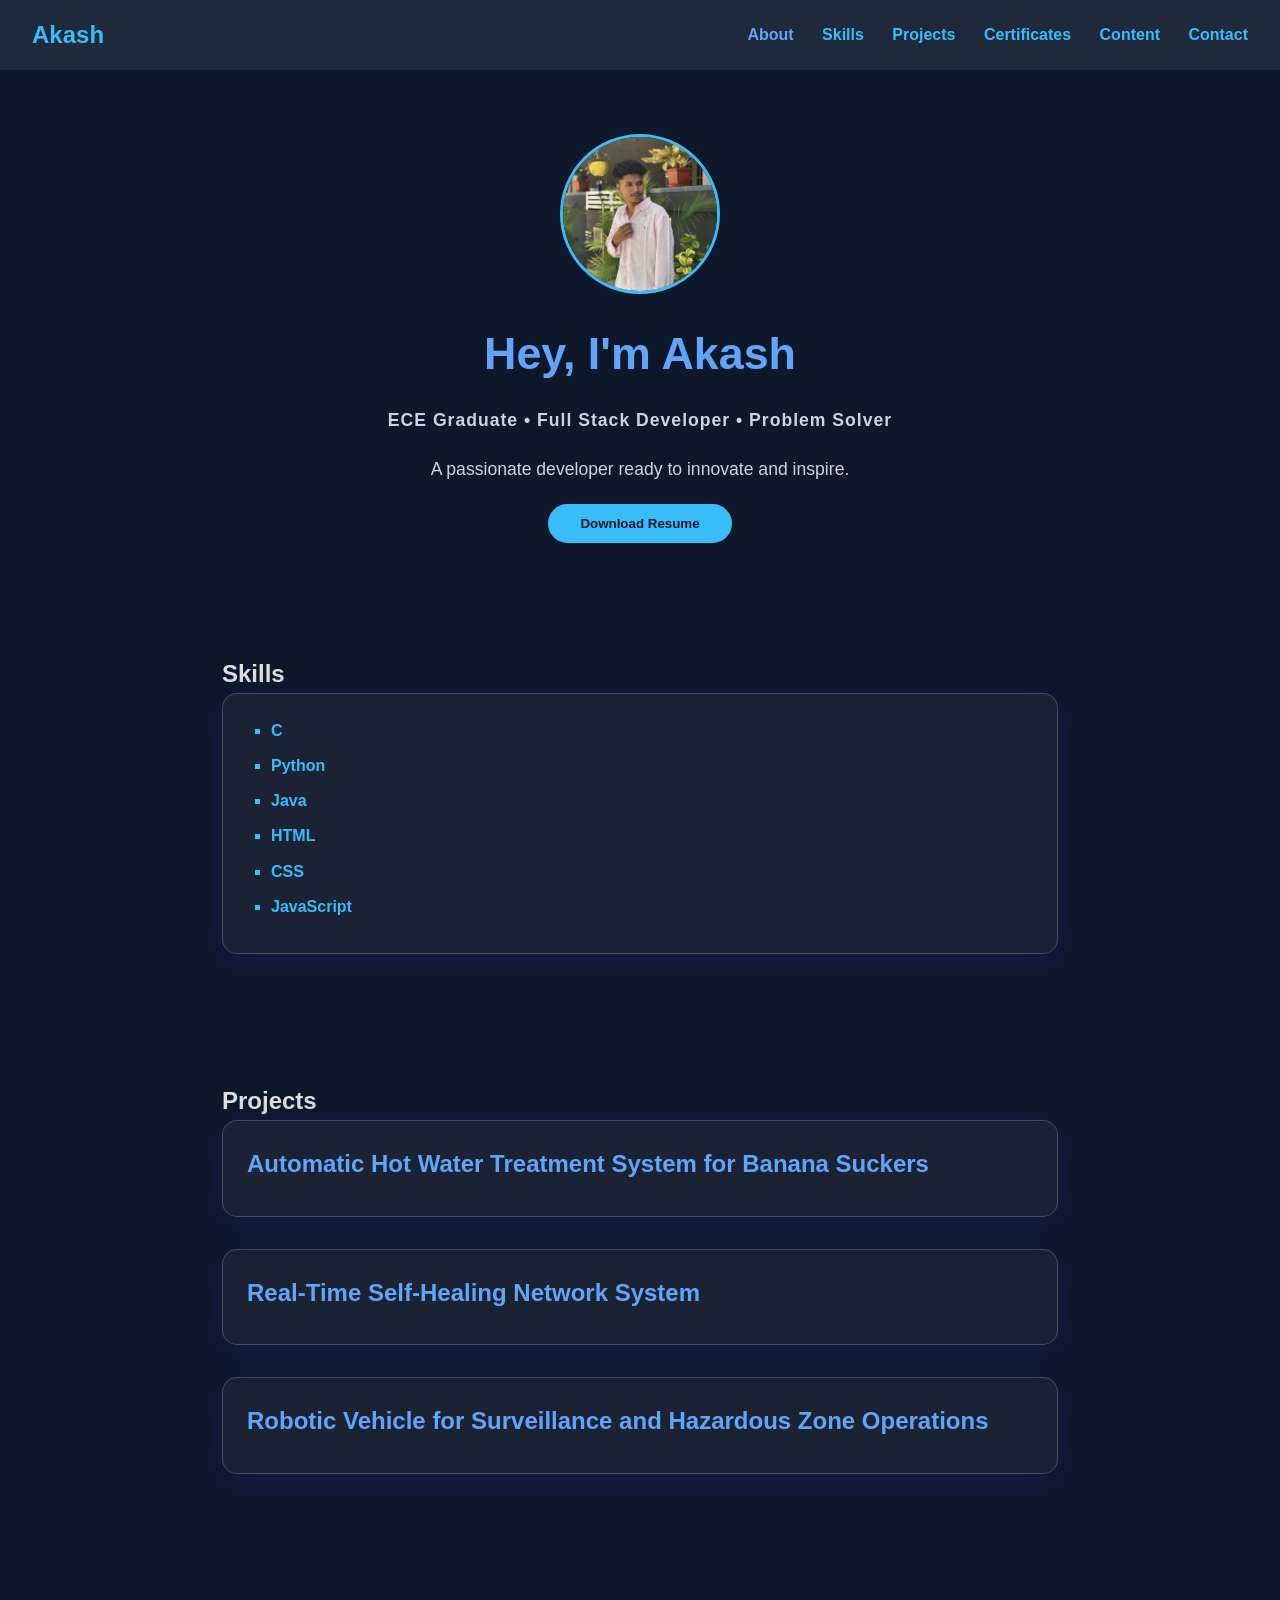
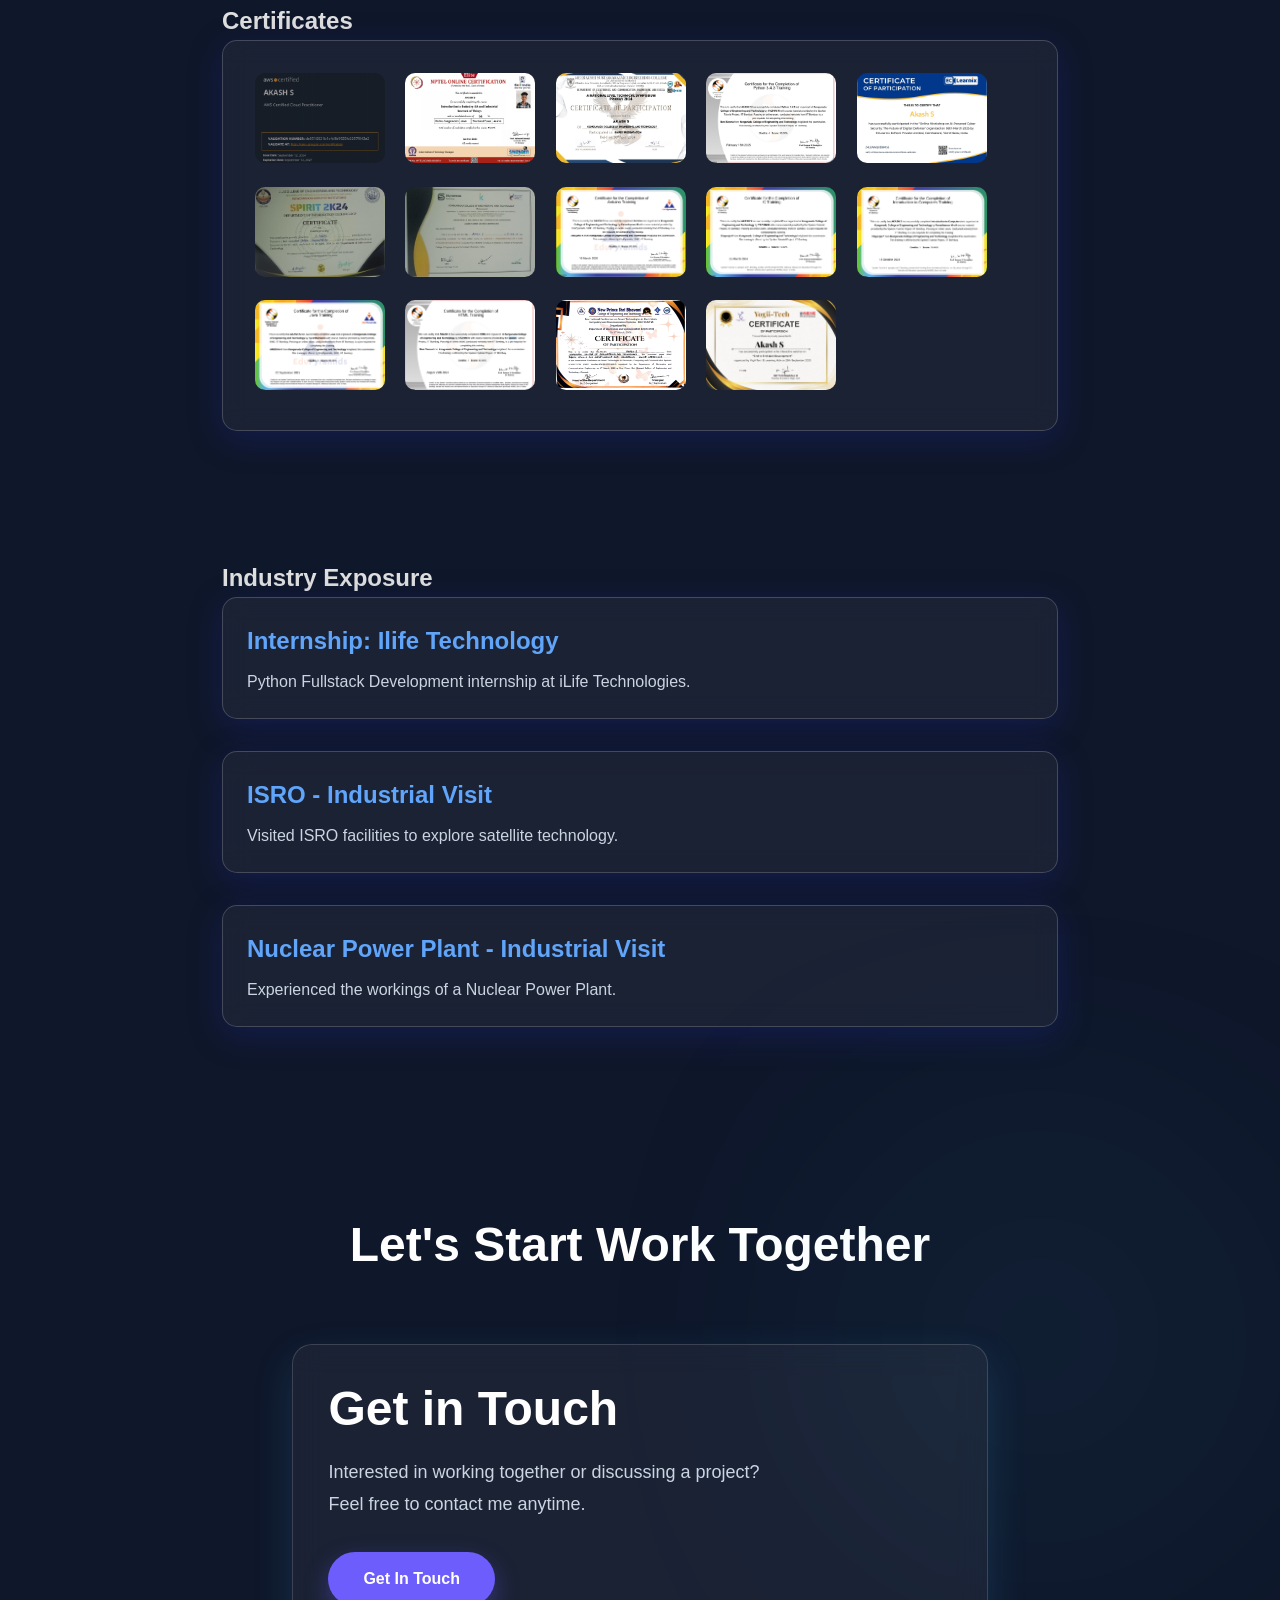
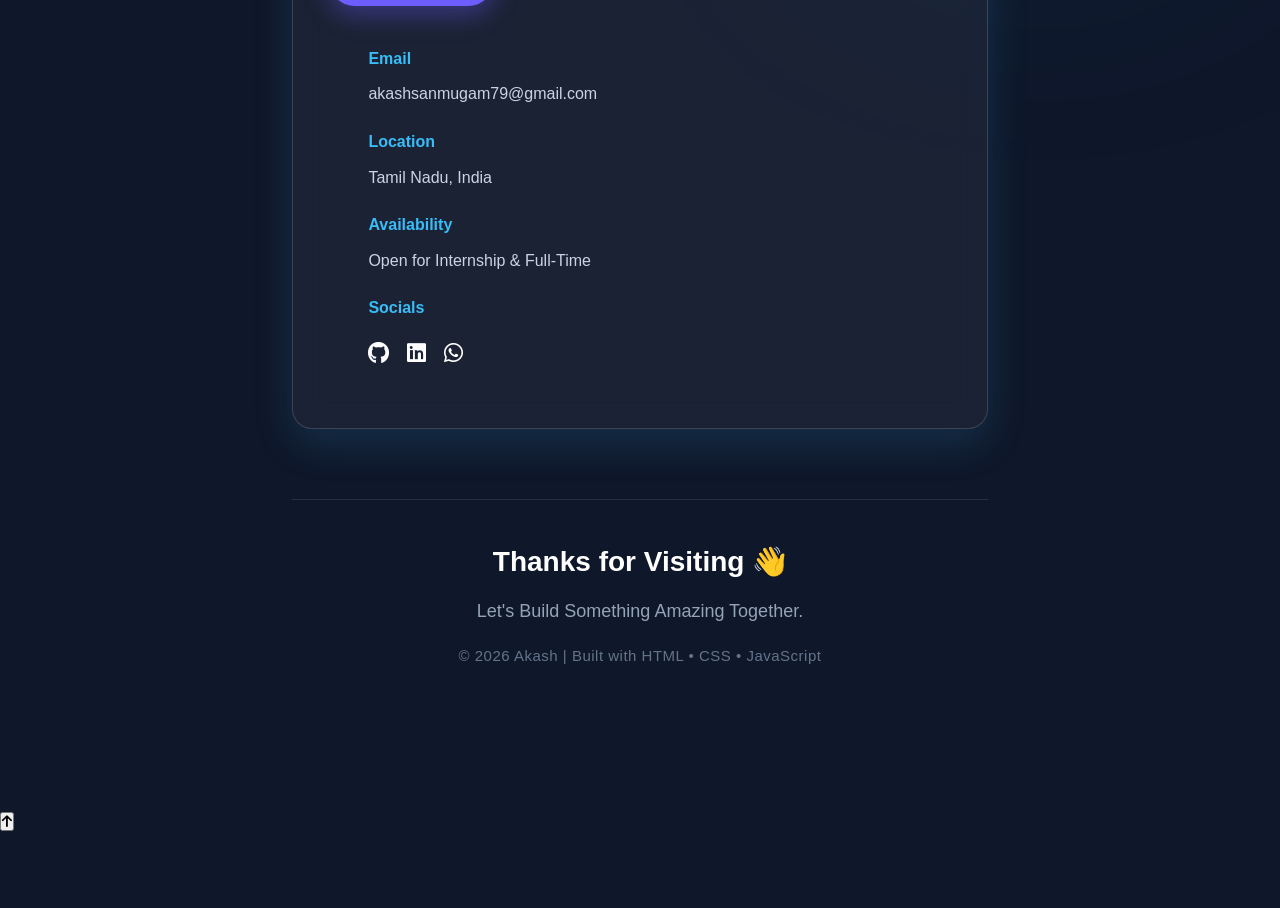
==== index.html @ 07bb4af4 "Update index.html" ====
<!DOCTYPE html>
<html lang="en">
<head>
  <meta charset="UTF-8" />
  <meta name="viewport" content="width=device-width, initial-scale=1" />
  <title>Akash's Portfolio</title>

  <!-- FontAwesome -->
  <link
    rel="stylesheet"
    href="https://cdnjs.cloudflare.com/ajax/libs/font-awesome/6.4.0/css/all.min.css"
  />
  <link href="https://unpkg.com/aos@2.3.1/dist/aos.css" rel="stylesheet" />

  <!-- Link to your CSS -->
  <link rel="stylesheet" href="style.css" />
</head>
<body>
  <!-- Splash Screen -->
  <div class="splash">
    <h1>
        <span id="splash-text">AKASH</span><span class="cursor">|</span>
    </h1>
</div>

  <header>
    <h2>Akash</h2>
    <nav>
      <a href="#about">About</a>
      <a href="#skills">Skills</a>
      <a href="#projects">Projects</a>
      <a href="#certificates">Certificates</a>
      <a href="#content">Content</a>
      <a href="#contact">Contact</a>
    </nav>
  </header>

  <section id="about" class="hero" data-aos="fade-up">
      <img
        src="assets/profile.jpg"
        alt="Akash"
      />
    <h1>Hey, I'm Akash</h1>

        <p class="hero-role">
          ECE Graduate • Full Stack Developer • Problem Solver
        </p>
        <p>
          A passionate developer ready to innovate and inspire.
        </p>

    <button class="resume-btn" onclick="window.open('assets/portfolio_cv.pdf')">
      Download Resume
    </button>
  </section>

  <section id="skills" data-aos="fade-up">
    <h2>Skills</h2>
    <div class="glass-card">
      <ul class="skill-list">
        <li class="skill-item" style="opacity: 1;">C</li>
        <li class="skill-item" style="opacity: 1;">Python</li>
        <li class="skill-item" style="opacity: 1;">Java</li>
        <li class="skill-item" style="opacity: 1;">HTML</li>
        <li class="skill-item" style="opacity: 1;">CSS</li>
        <li class="skill-item" style="opacity: 1;">JavaScript</li>
      </ul>
    </div>
  </section>

  <section id="projects" data-aos="fade-up">
    <h2>Projects</h2>
    <div
      class="glass-card project"
      onclick="showPopup('Hot Water Treatment System', 'Created a temperature-controlled water heating system that maintains water at 52°C for 30 minutes using a relay-controlled heater and a temperature sensor. The system alerts with a buzzer and shuts off the heater automatically after the set time.', 'assets/project1.jpeg')"
    >
      <h3>Automatic Hot Water Treatment System for Banana Suckers</h3>
    </div>
    <div
      class="glass-card project"
      onclick="showPopup('Real-Time Self-Healing Network', 'Developed a smart network system that uses XGBoost to detect and resolve problems before they cause downtime. It boosts security and ensures stable performance for vital services like healthcare and cloud platforms.', 'assets/project2.PNG')"
    >
      <h3>Real-Time Self-Healing Network System</h3>
    </div>
    <div
      class="glass-card project"
      onclick="showPopup('Robotic Vehicle', 'This project develops a smart robotic vehicle for border surveillance and hazardous areas. It enables remote monitoring using IoT, sensors and a camera to improve safety and reduce human intervention', 'assets/project3.jpg')"
    >
      <h3>Robotic Vehicle for Surveillance and Hazardous Zone Operations </h3>
    </div>
  </section>

  <section id="certificates" data-aos="fade-up">
    <h2>Certificates</h2>
    <div class="glass-card certificates">
      <img
        src="certificates/aws.jpeg"
        alt="Certificate 1"
        data-title="AWS Certificate"
        onclick="showCertificatePopup(this)"
      />
      <img
        src="certificates/nptel.jpeg"
        alt="Certificate 2"
        data-title="NPTEL Certificate"
        onclick="showCertificatePopup(this)"
      />
      <img
        src="certificates/presentation1.jpeg"
        alt="Certificate 3"
        data-title="Presentation Certificate"
        onclick="showCertificatePopup(this)"
      />
      <img
        src="certificates/python.jpeg"
        alt="Certificate 4"
        data-title="Python Certificate"
        onclick="showCertificatePopup(this)"
      />
      <img
        src="certificates/workshop1.jpeg"
        alt="Certificate 5"
        data-title="Workshop Certificate"
        onclick="showCertificatePopup(this)"
      />
      <img
        src="certificates/presentation2.jpeg"
        alt="Certificate 6"
        data-title="Presentation Certificate"
        onclick="showCertificatePopup(this)"
      />
      <img
        src="certificates/valuaddedcourse.jpeg"
        alt="Certificate 7"
        data-title="ValueAddedCourse Certificate"
        onclick="showCertificatePopup(this)"
      />
      <img
        src="certificates/aurdino.png"
        alt="Certificate 8"
        data-title="Aurdino Certificate"
        onclick="showCertificatePopup(this)"
      />
      <img
        src="certificates/c.png"
        alt="Certificate 9"
        data-title="C Certificate"
        onclick="showCertificatePopup(this)"
      />
      <img
        src="certificates/computers.png"
        alt="Certificate 10"
        data-title="Introduction to computers Certificate"
        onclick="showCertificatePopup(this)"
      />
      <img
        src="certificates/java.png"
        alt="Certificate 11"
        data-title="Java Certificate"
        onclick="showCertificatePopup(this)"
      />
      <img
        src="certificates/html.png"
        alt="Certificate 12"
        data-title="HTML Certificate"
        onclick="showCertificatePopup(this)"
      />
      <img
        src="certificates/conference.png"
        alt="Certificate 13"
        data-title="Conference Certificate"
        onclick="showCertificatePopup(this)"
      />
      <img
        src="certificates/workshop2.png"
        alt="Certificate 14"
        data-title="End to End Web development Certificate"
        onclick="showCertificatePopup(this)"
      />
    </div>
  </section>

  <section id="content" data-aos="fade-up">
    <h2>Industry Exposure</h2>
    <div
      class="glass-card project"
      onclick="showPopup('Internship: Ilife Tech', 'Completed a 15-day Python Fullstack Development internship at iLife Technologies, Trichy. Gained hands-on experience in web development using Python, front-end design, and backend integration. Strengthened my coding skills and understanding of real-world software development.', 'assets/internship.jpg')"
    >
      <h3>Internship: Ilife Technology</h3>
      <p>Python Fullstack Development internship at iLife Technologies.</p>
    </div>
    <div
      class="glass-card project"
      onclick="showPopup('ISRO – Mahendragiri', 'During my 2nd year of Engineering, I had the opportunity to visit the ISRO Propulsion Complex, Mahendragiri. It was an exciting experience to explore India’s space technology environment and witness where rocket engines are tested. A truly inspiring visit that sparked curiosity beyond the classroom!', 'assets/iv1.jpeg')"
    >
      <h3>ISRO - Industrial Visit</h3>
      <p>Visited ISRO facilities to explore satellite technology.</p>
    </div>
    <div
      class="glass-card project"
      onclick="showPopup('Kudankulam Nuclear Power Plant', 'In my 3rd year of engineering, I visited the Kudankulam Nuclear Power Plant (KKNPP) as part of an industrial tour. It was a unique experience to see one of India’s largest nuclear energy facilities and understand the scale of power generation. A powerful insight into how technology drives energy!', 'assets/iv2.jpeg')"
    >
      <h3>Nuclear Power Plant - Industrial Visit</h3>
      <p>Experienced the workings of a Nuclear Power Plant.</p>
    </div>
  </section>

  <section id="contact" class="contact-section" data-aos="fade-up">

    <h2>Let's Start Work Together</h2>

      <div class="contact-container">

        <div class="contact-left">
            <h1>Get in Touch</h1>
                <p>Interested in working together or discussing a project?<br>
                Feel free to contact me anytime.</p>

            <a href="https://mail.google.com/mail/?view=cm&fs=1&to=akashsanmugam79@gmail.com"
            target="_blank" class="contact-btn">Get In Touch</a>
        </div>

        <div class="contact-right">
            <div class="info">
              <h4>Email</h4>
              <p>akashsanmugam79@gmail.com</p>
            </div>

          <div class="info">
            <h4>Location</h4>
            <p>Tamil Nadu, India</p>
          </div>

          <div class="info">
            <h4>Availability</h4>
            <p>Open for Internship & Full-Time</p>
          </div>

          <div class="info">
            <h4>Socials</h4>

            <div class="social-icons">

                <a href="https://github.com/Akash-9-7"><i class="fab fa-github"></i></a>

                <a href="https://www.linkedin.com/in/akash-s-5a63712b5"><i class="fab fa-linkedin"></i></a>

                <a href="https://wa.me/917558107494?text=Hi%20Akash,%20I%20visited%20your%20portfolio%20and%20would%20like%20to%20connect." target="_blank">
    <i class="fab fa-whatsapp"></i>
</a>

            </div>

          </div>

        </div>

      </div>

<footer class="footer">

    <p class="footer-title">
        Thanks for Visiting 👋
    </p>

    <p class="footer-subtitle">
        Let's Build Something Amazing Together.
    </p>

    <p class="footer-copy">
        © 2026 Akash | Built with HTML • CSS • JavaScript
    </p>

</footer>

</section>

  <!-- Back to Top Button -->
  <button id="back-to-top" aria-label="Back to top">
    <i class="fas fa-arrow-up"></i>
  </button>

  <!-- Popup Container -->
  <div id="popup" class="popup hidden">
  <div class="popup-content">
    <button class="close-btn" onclick="closePopup()" aria-label="Close popup">
      &times;
    </button>
    <h2 id="popup-title"></h2>
    <p id="popup-desc"></p>
    <img id="popup-img" src="" alt="Popup image" />
  </div>
</div>


  <!-- Scripts -->
  <script src="https://unpkg.com/aos@2.3.1/dist/aos.js"></script>
  <script src="script.js"></script>
</body>
</html>
---- style.css ----
/* Reset and base */
* {
  margin: 0;
  padding: 0;
  box-sizing: border-box;
  font-family: 'Segoe UI', Tahoma, Geneva, Verdana, sans-serif;
}

body {
  background: #0f172a;
  color: #e0e0e0;
  overflow-x: hidden;
  line-height: 1.6;
  scroll-behavior: smooth;
}

a {
  color: #38bdf8;
  text-decoration: none;
}

a:hover {
  text-decoration: underline;
}

/* Splash Screen */
.splash {
  position: fixed;
  top: 0;
  left: 0;
  width: 100%;
  height: 100%;
  background: #0f172a;
  display: flex;
  justify-content: center;
  align-items: center;
  text-align: center;
  color: #38bdf8;
  opacity: 1;
  transition: opacity 0.5s ease;
  z-index: 9999;
  pointer-events: auto;
}

.splash h1{

  font-size:3.5rem;
  font-weight:700;
  letter-spacing:10px;
  color:#38bdf8;
  transition:all .3s ease;
  user-select:none;

}
.cursor{
    display:inline-block;
    color:#38bdf8;
    animation:blink .8s infinite;
}
@keyframes blink{

  0%,50%{
  opacity:1;
  }
  51%,100%{
  opacity:0;
  }
}

.splash.active {
  opacity: 0;
  pointer-events: none;    /* disable pointer events when fading */
}

/* Header */
header {
  background: #1e293b;
  padding: 1rem 2rem;
  display: flex;
  justify-content: space-between;
  align-items: center;
  position: sticky;
  top: 0;
  z-index: 1000;
}

header h2 {
  color: #38bdf8;
  font-weight: 700;
}

nav a {
  margin-left: 1.5rem;
  font-weight: 600;
  transition: color 0.3s ease;
}

nav a:hover,
nav a.active {
  color: #60a5fa;
}

/* Hero Section */
.hero {
  text-align: center;
  padding: 4rem 1rem;
}

.hero img {
  width: 160px;
  height: 160px;
  border-radius: 50%;
  object-fit: cover;
  border: 3px solid #38bdf8;
  margin-bottom: 1rem;
  transition: transform 0.3s ease;
  
}

.hero img:hover {
  transform: scale(1.05);
}

.hero h1 {
  font-size: 2.8rem;
  margin-bottom: 1rem;
  color: #60a5fa;
}

.hero p {
  font-size: 1.1rem;
  max-width: 600px;
  margin: 0 auto 1.3rem auto;
  color: #cbd5e1;
}

.hero-role{
    color:#38bdf8;
    font-size:1rem;
    font-weight:600;
    letter-spacing:1px;
    margin-bottom:18px;
}

.resume-btn {
  background: #38bdf8;
  color: #0f172a;
  padding: 0.75rem 2rem;
  border: none;
  border-radius: 30px;
  font-weight: 600;
  cursor: pointer;
  transition: background 0.3s ease;
}

.resume-btn:hover {
  background:#60a5fa;
  transform:translateY(-5px);
  box-shadow:0 12px 30px rgba(56,189,248,.45);
}

/* Sections */
section {
  padding: 3rem 2rem;
  max-width: 900px;
  margin: 0 auto;
}

/* Glass card */
.glass-card {
  background: rgba(255 255 255 / 0.05);
  border-radius: 15px;
  box-shadow: 0 8px 32px 0 rgba(31, 38, 135, 0.37);
  backdrop-filter: blur(12px);
  -webkit-backdrop-filter: blur(12px);
  border: 1px solid rgba(255 255 255 / 0.18);
  padding: 1.5rem;
  margin-bottom: 2rem;
  cursor: pointer;
  transition: transform 0.3s ease, box-shadow 0.3s ease;
}

.glass-card:hover {
  transform: translateY(-8px);
  box-shadow: 0 15px 35px rgba(56, 189, 248, 0.5);
}

/* Skill list with bullet points */
.skill-list {
  list-style-type: square;
  padding-left: 1.5rem;
  font-weight: 600;
  color: #38bdf8;
}

.skill-list li {
  margin-bottom: 0.6rem;
}

/* Project and internship cards */
.project h3 {
  font-size: 1.5rem;
  margin-bottom: 0.5rem;
  color: #60a5fa;
}

.project p {
  color: #cbd5e1;
}

/* Certificates */
.certificates img {
  width: 130px;
  height: 90px;
  margin: 0.5rem;
  border-radius: 10px;
  object-fit: cover;
  cursor: pointer;
  transition: transform 0.3s ease;
}

.certificates img:hover {
  transform: scale(1.1);
  box-shadow: 0 8px 15px rgba(56, 189, 248, 0.7);
}

/* ================= CONTACT SECTION ================= */

.contact-section{
  padding:100px 8%;
  position:relative;
}

.contact-section::before{
  content:"";
  position:absolute;
  width:300px;
  height:300px;
  background:#38bdf8;
  filter:blur(150px);
  opacity:.15;
  top:80px;
  right:-100px;
  border-radius:50%;
}

.contact-section h2{
  font-size:48px;
  text-align:center;
  margin-bottom:60px;
  color:white;
}

.contact-container{
  display:flex;
  align-items: flex-start;
  justify-content:center;
  gap:40px;
  flex-wrap:wrap;

  background: rgba(255,255,255,.05);
  backdrop-filter: blur(15px);
  border: 1px solid rgba(255,255,255,.15);
  border-radius: 20px;
  padding: 35px;

  box-shadow: 0 15px 40px rgba(56,189,248,.15);
  transition: all .3s ease;
}

.contact-container:hover{
    transform: translateY(-8px);
    box-shadow: 0 20px 50px rgba(56,189,248,.45);
}

.contact-left{
    flex: 1;
    min-width: 320px;
}
.contact-left h1{
  font-size:48px;
  line-height:1.2;
  margin-bottom:18px;
  color:white;
}

.contact-left p{
color:#cbd5e1;
margin-bottom:22px;
font-size:18px;
line-height:1.8;
max-width:500px;
}

.contact-btn{
  display:inline-block;
  padding:14px 35px;
  background:#6d5dfc;
  border-radius:30px;
  color:white;
  font-weight:bold;
  transition:.3s;
  margin-top:10px;
  box-shadow:0 10px 25px rgba(109,93,252,.35);
}

.contact-btn:hover{
  transform:translateY(-5px);
}

.contact-right{
    flex: 1;
    min-width: 280px;
    padding-left: 40px;
}

.info{
  margin-bottom:22px;
}

.info h4{
  color:#38bdf8;
  margin-bottom:10px;
}

.info p{
  color:#cbd5e1;
}

.social-icons{
  display:flex;
  gap:18px;
  margin-top:15px;
}

.social-icons a{
  font-size:22px;
  color:white;
  transition:.3s;
}

.social-icons a:hover{
  color:#38bdf8;
}

/* ================= FOOTER ================= */

.footer{
  margin-top:70px;
  padding:40px 20px;
  text-align:center;
  border-top:1px solid rgba(255,255,255,.1);
}

.footer-title{
  font-size:28px;
  font-weight:700;
  color:white;
  margin-bottom:12px;
}

.footer-subtitle{
  font-size:18px;
  color:#94a3b8;
  margin-bottom:18px;
}

.footer-copy{
  font-size:15px;
  color:#64748b;
  letter-spacing:.5px;
}

@media(max-width:768px){

  .contact-container{
    flex-direction:column;
  }

  .contact-left h1{
    font-size:38px;
  }

  .contact-email{
    font-size:32px;
  }

}

.contact-cards{
    flex-direction:column;
    align-items:center;
}

.contact-card{
    width:100%;
    max-width:320px;
}

/* Popup styles */
.popup {
  position: fixed;
  top: 0;
  left: 0;
  width: 100%;
  height: 100vh;
  background-color: rgba(15, 23, 42, 0.9);
  display: flex;
  justify-content: center;
  align-items: center;
  z-index: 2000;
  padding: 1rem;
  overflow: auto;
}

.popup.hidden {
  display: none;
}

.popup-content {
  background: #1e293b;
  padding: 2rem;
  border-radius: 15px;
  max-width: 600px;
  width: 100%;
  max-height: 80vh;
  overflow-y: auto;
  box-shadow: 0 8px 32px 0 rgba(56, 189, 248, 0.6);
  color: #e0e0e0;
  position: relative;
  text-align: center;
}

.popup-content h2 {
  margin-bottom: 1rem;
  color: #60a5fa;
}

.popup-content p {
  margin-bottom: 1.5rem;
  line-height: 1.4;
  font-size: 1.1rem;
}

.popup-content img {
  max-width: 100%;
  max-height: 300px;
  border-radius: 10px;
  object-fit: contain;
  border: 2px solid #38bdf8;
  display: block;
  margin: 0 auto;
}

/* Close button */
.close-btn {
  position: absolute;
  top: 15px;
  right: 20px;
  background: transparent;
  border: none;
  color: #38bdf8;
  font-size: 1.8rem;
  cursor: pointer;
  transition: color 0.3s ease;
  font-weight: 700;
  z-index: 10;
}


.close-btn:hover {
  color: #60a5fa;
}

/* Responsive */
@media (max-width: 768px) {
  .hero h1 {
    font-size: 2rem;
  }
  .glass-card {
    padding: 1rem;
  }
  nav a {
    margin-left: 1rem;
  }
}
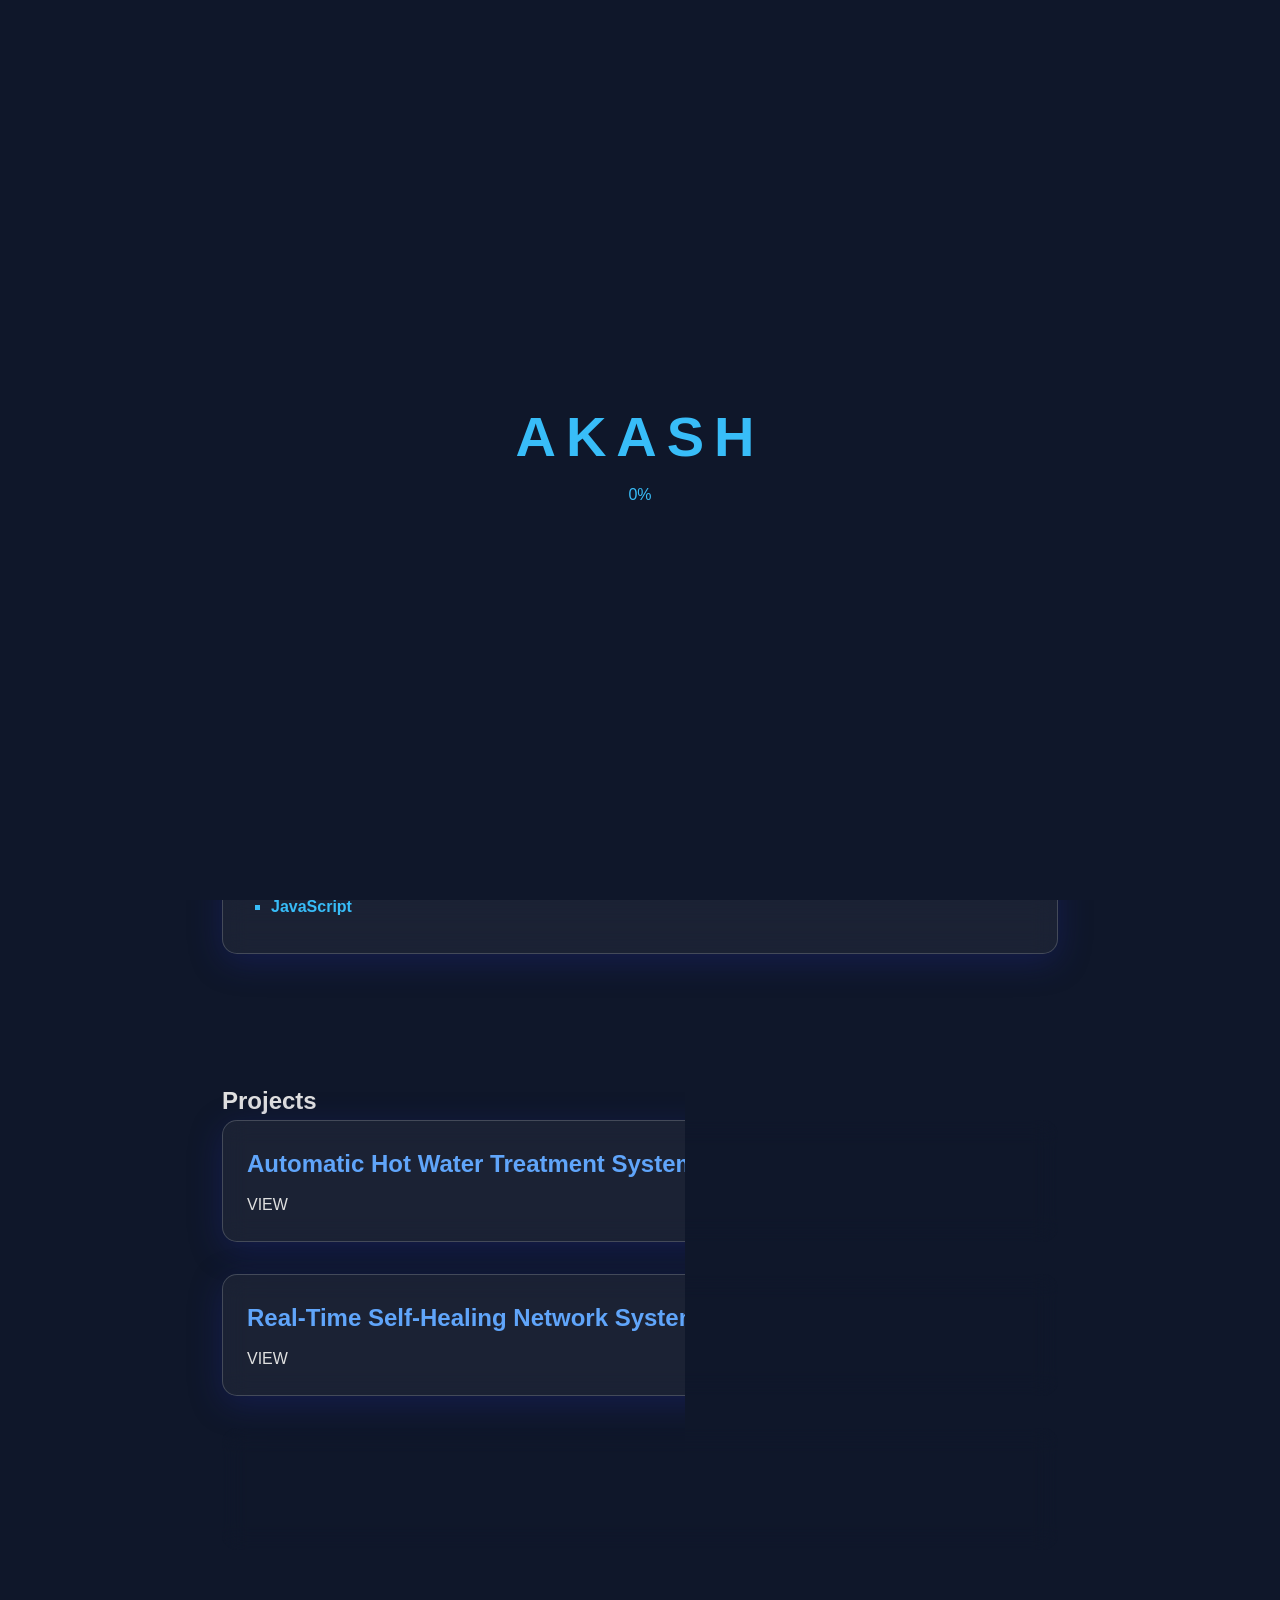
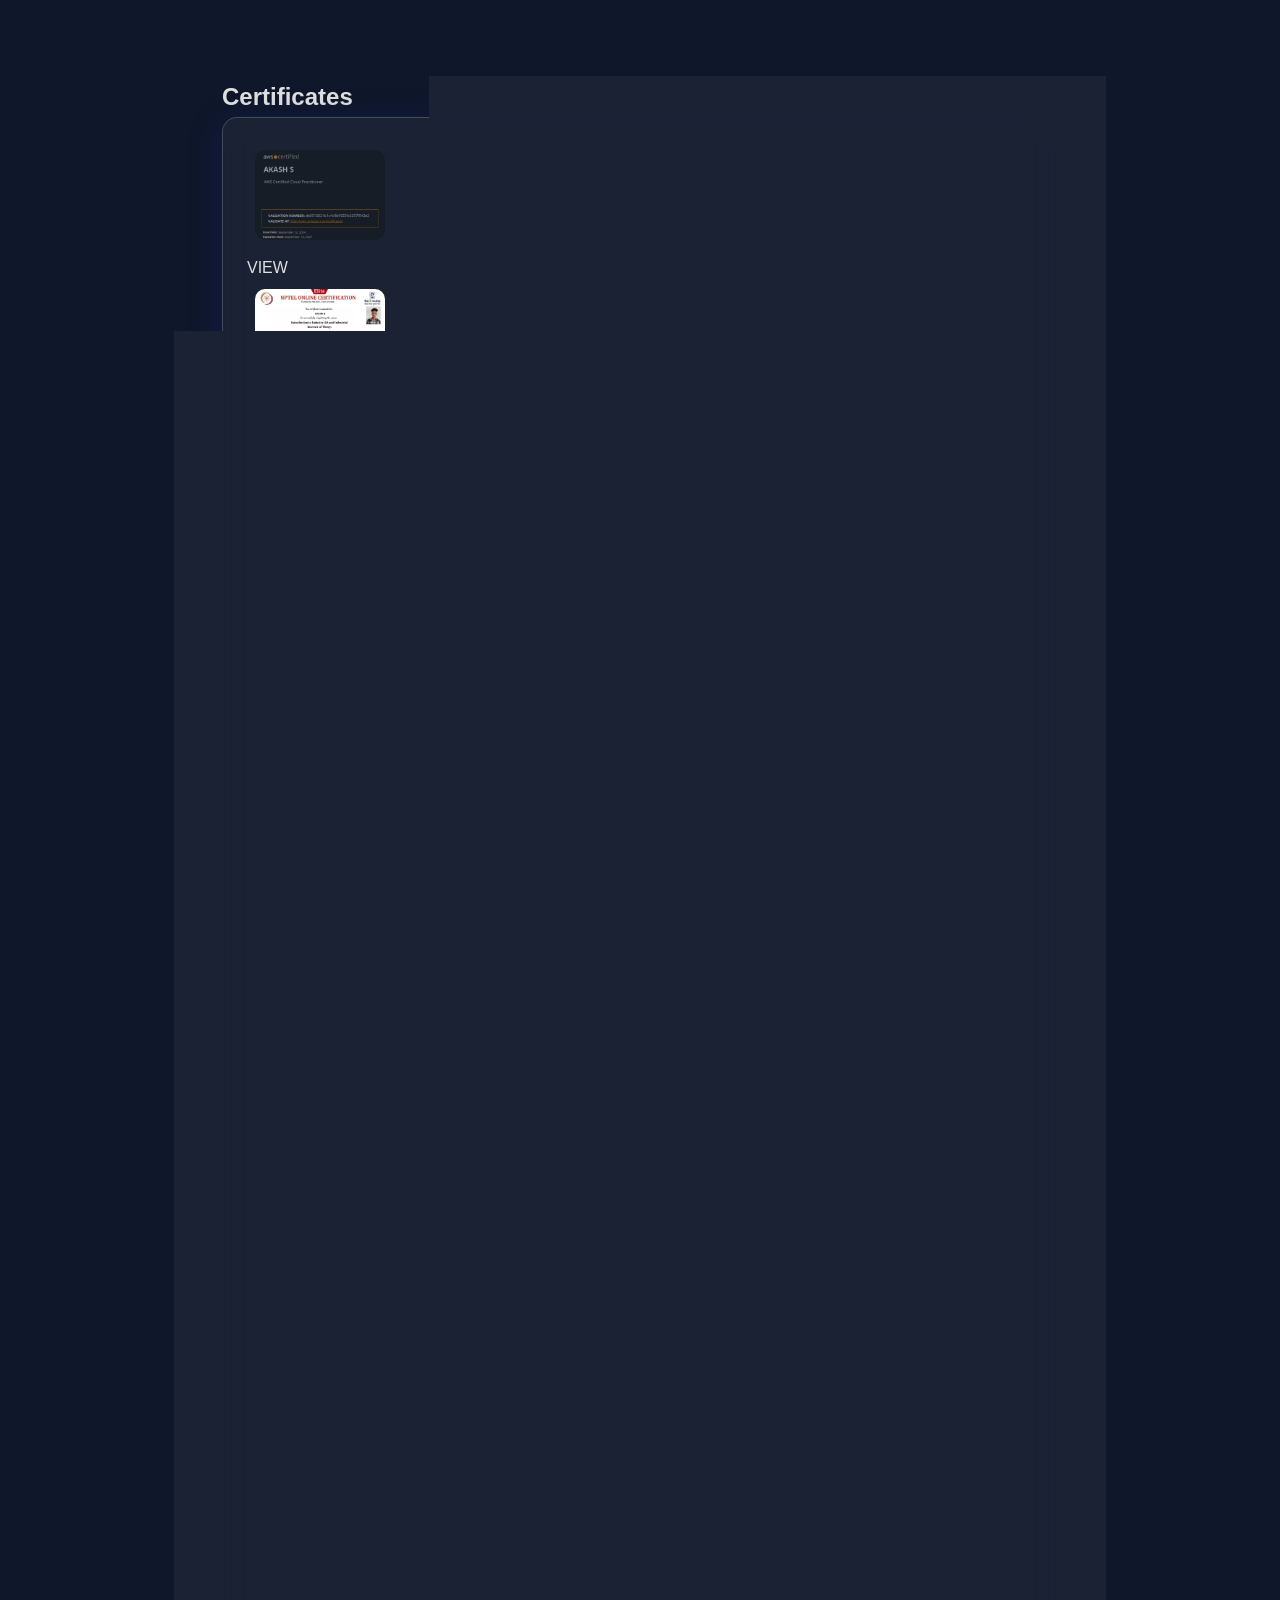
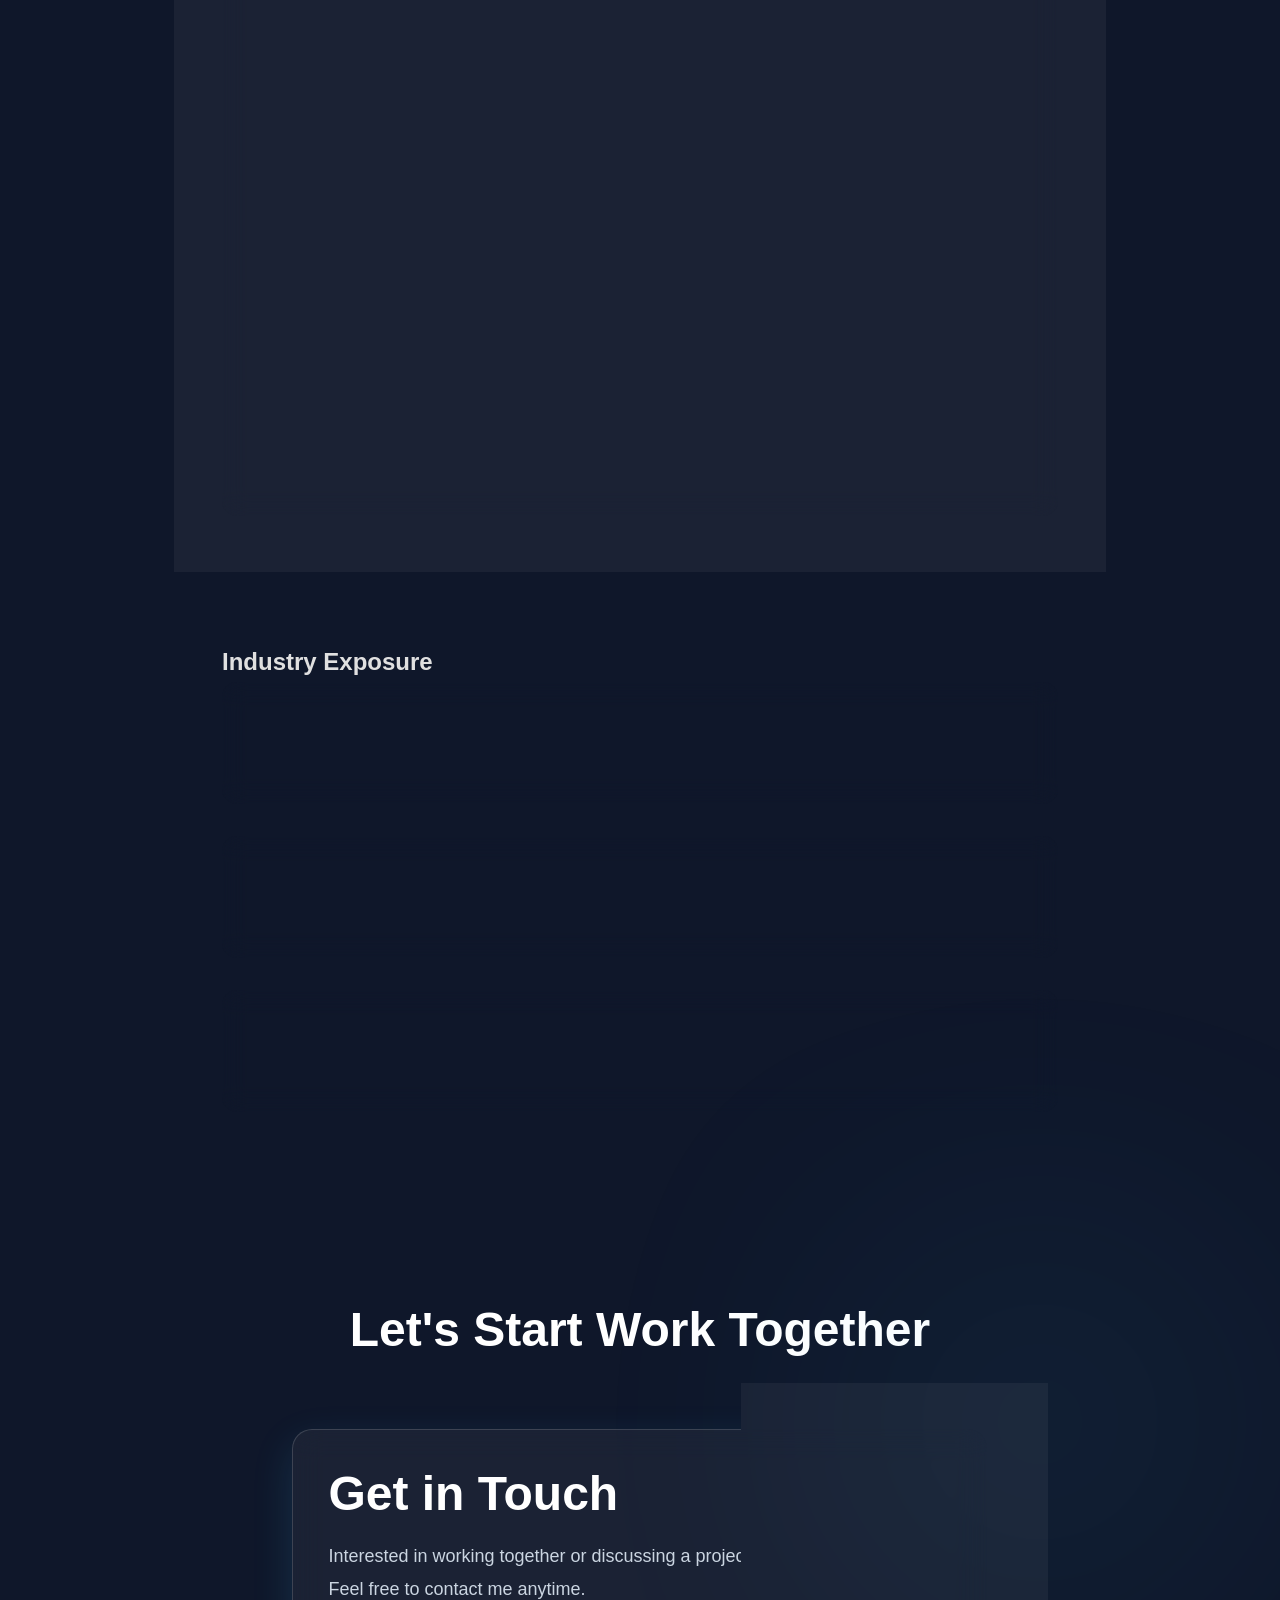
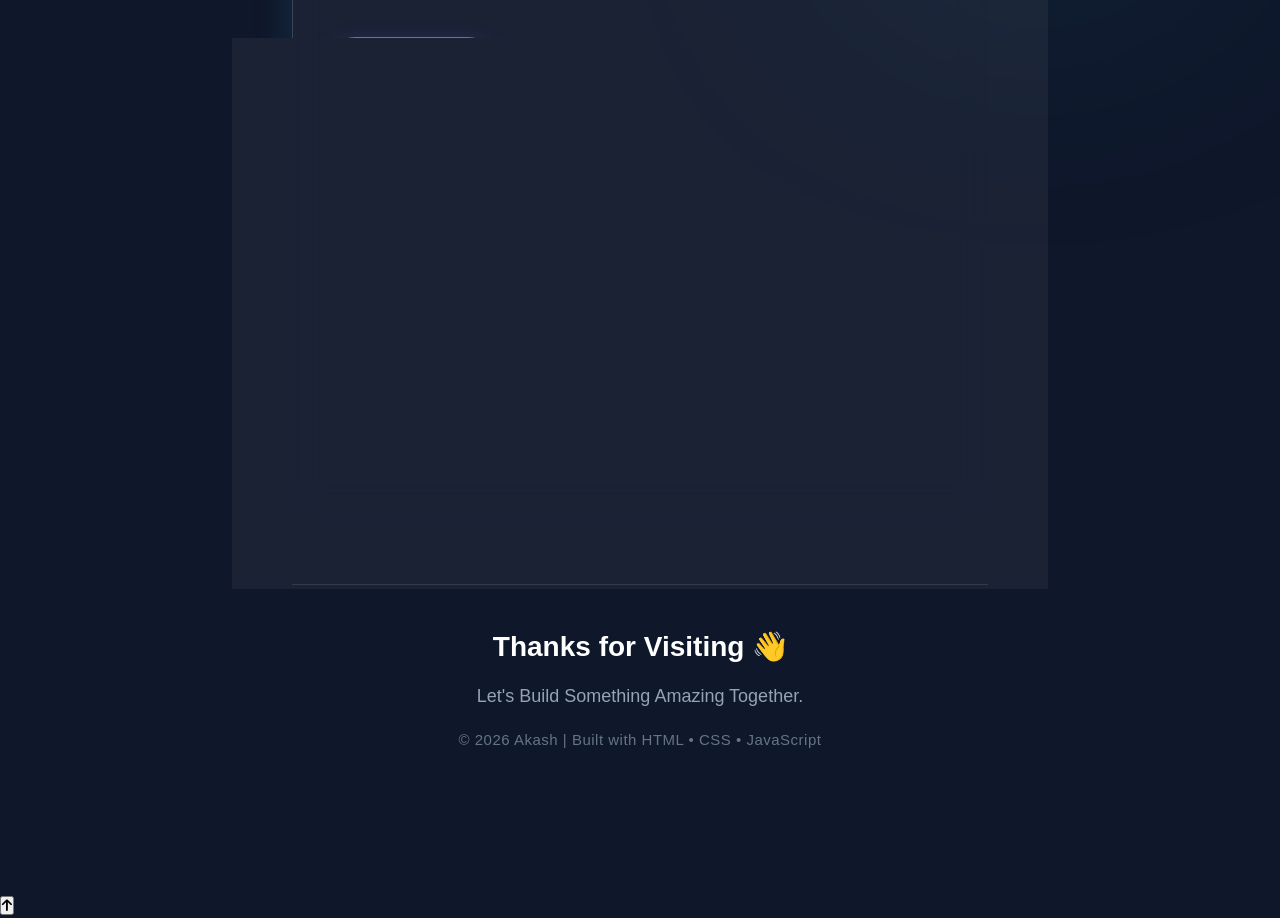
==== commit d60505ee: "Update index.html" ====
--- a/index.html
+++ b/index.html
@@ -3,6 +3,7 @@
 <head>
   <meta charset="UTF-8" />
   <meta name="viewport" content="width=device-width, initial-scale=1" />
+
   <title>Akash's Portfolio</title>
 
   <!-- FontAwesome -->
@@ -10,21 +11,41 @@
     rel="stylesheet"
     href="https://cdnjs.cloudflare.com/ajax/libs/font-awesome/6.4.0/css/all.min.css"
   />
-  <link href="https://unpkg.com/aos@2.3.1/dist/aos.css" rel="stylesheet" />
-
-  <!-- Link to your CSS -->
+
+  <!-- AOS Animation -->
+  <link
+    href="https://unpkg.com/aos@2.3.1/dist/aos.css"
+    rel="stylesheet"
+  />
+
+  <!-- Main CSS -->
   <link rel="stylesheet" href="style.css" />
 </head>
+
 <body>
-  <!-- Splash Screen -->
+
+  <!-- ================= SPLASH SCREEN ================= -->
+
   <div class="splash">
-    <h1>
-        <span id="splash-text">AKASH</span><span class="cursor">|</span>
-    </h1>
-</div>
+    <div class="loader-container">
+
+      <h1>AKASH</h1>
+
+      <div class="progress-bar">
+        <div class="progress-fill"></div>
+      </div>
+
+      <span id="loading-percentage">0%</span>
+
+    </div>
+  </div>
+
+
+  <!-- ================= HEADER ================= -->
 
   <header>
     <h2>Akash</h2>
+
     <nav>
       <a href="#about">About</a>
       <a href="#skills">Skills</a>
@@ -35,266 +56,658 @@
     </nav>
   </header>
 
+
+  <!-- ================= ABOUT ================= -->
+
   <section id="about" class="hero" data-aos="fade-up">
-      <img
-        src="assets/profile.jpg"
-        alt="Akash"
-      />
+
+    <img
+      src="assets/profile.jpg"
+      alt="Akash"
+    />
+
     <h1>Hey, I'm Akash</h1>
 
-        <p class="hero-role">
-          ECE Graduate • Full Stack Developer • Problem Solver
-        </p>
-        <p>
-          A passionate developer ready to innovate and inspire.
-        </p>
-
-    <button class="resume-btn" onclick="window.open('assets/portfolio_cv.pdf')">
+    <p class="hero-role">
+      ECE Graduate • Full Stack Developer • Problem Solver
+    </p>
+
+    <p>
+      A passionate developer ready to innovate and inspire.
+    </p>
+
+    <button
+      class="resume-btn"
+      onclick="window.open('assets/portfolio_cv.pdf')"
+    >
       Download Resume
     </button>
+
   </section>
 
+
+  <!-- ================= SKILLS ================= -->
+
   <section id="skills" data-aos="fade-up">
+
     <h2>Skills</h2>
+
     <div class="glass-card">
+
       <ul class="skill-list">
-        <li class="skill-item" style="opacity: 1;">C</li>
-        <li class="skill-item" style="opacity: 1;">Python</li>
-        <li class="skill-item" style="opacity: 1;">Java</li>
-        <li class="skill-item" style="opacity: 1;">HTML</li>
-        <li class="skill-item" style="opacity: 1;">CSS</li>
-        <li class="skill-item" style="opacity: 1;">JavaScript</li>
+
+        <li class="skill-item">C</li>
+        <li class="skill-item">Python</li>
+        <li class="skill-item">Java</li>
+        <li class="skill-item">HTML</li>
+        <li class="skill-item">CSS</li>
+        <li class="skill-item">JavaScript</li>
+
       </ul>
+
     </div>
+
   </section>
 
+
+  <!-- ================= PROJECTS ================= -->
+
   <section id="projects" data-aos="fade-up">
+
     <h2>Projects</h2>
-    <div
-      class="glass-card project"
-      onclick="showPopup('Hot Water Treatment System', 'Created a temperature-controlled water heating system that maintains water at 52°C for 30 minutes using a relay-controlled heater and a temperature sensor. The system alerts with a buzzer and shuts off the heater automatically after the set time.', 'assets/project1.jpeg')"
-    >
-      <h3>Automatic Hot Water Treatment System for Banana Suckers</h3>
+
+<!-- PROJECT 1 -->
+<div
+  class="glass-card project"
+  onclick="showPopup(
+    'Hot Water Treatment System',
+    'Created a temperature-controlled water heating system that maintains water at 52°C for 30 minutes using a relay-controlled heater and a temperature sensor. The system alerts with a buzzer and shuts off the heater automatically after the set time.',
+    'assets/project1.jpeg'
+  )"
+>
+  <div class="project-view">
+    <h3>Automatic Hot Water Treatment System for Banana Suckers</h3>
+    <span>VIEW</span>
+  </div>
+</div>
+
+
+<!-- PROJECT 2 -->
+<div
+  class="glass-card project"
+  onclick="showPopup(
+    'Real-Time Self-Healing Network',
+    'Developed a smart network system that uses XGBoost to detect and resolve problems before they cause downtime. It boosts security and ensures stable performance for vital services like healthcare and cloud platforms.',
+    'assets/project2.PNG'
+  )"
+>
+  <div class="project-view">
+    <h3>Real-Time Self-Healing Network System</h3>
+    <span>VIEW</span>
+  </div>
+</div>
+
+
+<!-- PROJECT 3 -->
+<div
+  class="glass-card project"
+  onclick="showPopup(
+    'Robotic Vehicle',
+    'This project develops a smart robotic vehicle for border surveillance and hazardous areas. It enables remote monitoring using IoT, sensors and a camera to improve safety and reduce human intervention.',
+    'assets/project3.jpg'
+  )"
+>
+  <div class="project-view">
+    <h3>Robotic Vehicle for Surveillance and Hazardous Zone Operations</h3>
+    <span>VIEW</span>
+  </div>
+</div>
+    
+    
+
+  </section>
+
+
+  <!-- ================= CERTIFICATES ================= -->
+
+  <section id="certificates" data-aos="fade-up">
+
+    <h2>Certificates</h2>
+
+    <div class="glass-card certificates">
+
+
+      <!-- Certificate 1 -->
+
+      <div class="certificate-item">
+
+        <img
+          src="certificates/aws.jpeg"
+          alt="AWS Certificate"
+          data-title="AWS Certificate"
+          onclick="showCertificatePopup(this)"
+        />
+
+        <div
+          class="certificate-overlay"
+          onclick="showCertificatePopup(this.previousElementSibling)"
+        >
+          <span>VIEW</span>
+        </div>
+
+      </div>
+
+
+      <!-- Certificate 2 -->
+
+      <div class="certificate-item">
+
+        <img
+          src="certificates/nptel.jpeg"
+          alt="NPTEL Certificate"
+          data-title="NPTEL Certificate"
+          onclick="showCertificatePopup(this)"
+        />
+
+        <div
+          class="certificate-overlay"
+          onclick="showCertificatePopup(this.previousElementSibling)"
+        >
+          <span>VIEW</span>
+        </div>
+
+      </div>
+
+
+      <!-- Certificate 3 -->
+
+      <div class="certificate-item">
+
+        <img
+          src="certificates/presentation1.jpeg"
+          alt="Presentation Certificate"
+          data-title="Presentation Certificate"
+          onclick="showCertificatePopup(this)"
+        />
+
+        <div
+          class="certificate-overlay"
+          onclick="showCertificatePopup(this.previousElementSibling)"
+        >
+          <span>VIEW</span>
+        </div>
+
+      </div>
+
+
+      <!-- Certificate 4 -->
+
+      <div class="certificate-item">
+
+        <img
+          src="certificates/python.jpeg"
+          alt="Python Certificate"
+          data-title="Python Certificate"
+          onclick="showCertificatePopup(this)"
+        />
+
+        <div
+          class="certificate-overlay"
+          onclick="showCertificatePopup(this.previousElementSibling)"
+        >
+          <span>VIEW</span>
+        </div>
+
+      </div>
+
+
+      <!-- Certificate 5 -->
+
+      <div class="certificate-item">
+
+        <img
+          src="certificates/workshop1.jpeg"
+          alt="Workshop Certificate"
+          data-title="Workshop Certificate"
+          onclick="showCertificatePopup(this)"
+        />
+
+        <div
+          class="certificate-overlay"
+          onclick="showCertificatePopup(this.previousElementSibling)"
+        >
+          <span>VIEW</span>
+        </div>
+
+      </div>
+
+
+      <!-- Certificate 6 -->
+
+      <div class="certificate-item">
+
+        <img
+          src="certificates/presentation2.jpeg"
+          alt="Presentation Certificate"
+          data-title="Presentation Certificate"
+          onclick="showCertificatePopup(this)"
+        />
+
+        <div
+          class="certificate-overlay"
+          onclick="showCertificatePopup(this.previousElementSibling)"
+        >
+          <span>VIEW</span>
+        </div>
+
+      </div>
+
+
+      <!-- Certificate 7 -->
+
+      <div class="certificate-item">
+
+        <img
+          src="certificates/valuaddedcourse.jpeg"
+          alt="Value Added Course Certificate"
+          data-title="Value Added Course Certificate"
+          onclick="showCertificatePopup(this)"
+        />
+
+        <div
+          class="certificate-overlay"
+          onclick="showCertificatePopup(this.previousElementSibling)"
+        >
+          <span>VIEW</span>
+        </div>
+
+      </div>
+
+
+      <!-- Certificate 8 -->
+
+      <div class="certificate-item">
+
+        <img
+          src="certificates/aurdino.png"
+          alt="Arduino Certificate"
+          data-title="Arduino Certificate"
+          onclick="showCertificatePopup(this)"
+        />
+
+        <div
+          class="certificate-overlay"
+          onclick="showCertificatePopup(this.previousElementSibling)"
+        >
+          <span>VIEW</span>
+        </div>
+
+      </div>
+
+
+      <!-- Certificate 9 -->
+
+      <div class="certificate-item">
+
+        <img
+          src="certificates/c.png"
+          alt="C Certificate"
+          data-title="C Certificate"
+          onclick="showCertificatePopup(this)"
+        />
+
+        <div
+          class="certificate-overlay"
+          onclick="showCertificatePopup(this.previousElementSibling)"
+        >
+          <span>VIEW</span>
+        </div>
+
+      </div>
+
+
+      <!-- Certificate 10 -->
+
+      <div class="certificate-item">
+
+        <img
+          src="certificates/computers.png"
+          alt="Introduction to Computers Certificate"
+          data-title="Introduction to Computers Certificate"
+          onclick="showCertificatePopup(this)"
+        />
+
+        <div
+          class="certificate-overlay"
+          onclick="showCertificatePopup(this.previousElementSibling)"
+        >
+          <span>VIEW</span>
+        </div>
+
+      </div>
+
+
+      <!-- Certificate 11 -->
+
+      <div class="certificate-item">
+
+        <img
+          src="certificates/java.png"
+          alt="Java Certificate"
+          data-title="Java Certificate"
+          onclick="showCertificatePopup(this)"
+        />
+
+        <div
+          class="certificate-overlay"
+          onclick="showCertificatePopup(this.previousElementSibling)"
+        >
+          <span>VIEW</span>
+        </div>
+
+      </div>
+
+
+      <!-- Certificate 12 -->
+
+      <div class="certificate-item">
+
+        <img
+          src="certificates/html.png"
+          alt="HTML Certificate"
+          data-title="HTML Certificate"
+          onclick="showCertificatePopup(this)"
+        />
+
+        <div
+          class="certificate-overlay"
+          onclick="showCertificatePopup(this.previousElementSibling)"
+        >
+          <span>VIEW</span>
+        </div>
+
+      </div>
+
+
+      <!-- Certificate 13 -->
+
+      <div class="certificate-item">
+
+        <img
+          src="certificates/conference.png"
+          alt="Conference Certificate"
+          data-title="Conference Certificate"
+          onclick="showCertificatePopup(this)"
+        />
+
+        <div
+          class="certificate-overlay"
+          onclick="showCertificatePopup(this.previousElementSibling)"
+        >
+          <span>VIEW</span>
+        </div>
+
+      </div>
+
+
+      <!-- Certificate 14 -->
+
+      <div class="certificate-item">
+
+        <img
+          src="certificates/workshop2.png"
+          alt="End to End Web Development Certificate"
+          data-title="End to End Web Development Certificate"
+          onclick="showCertificatePopup(this)"
+        />
+
+        <div
+          class="certificate-overlay"
+          onclick="showCertificatePopup(this.previousElementSibling)"
+        >
+          <span>VIEW</span>
+        </div>
+
+      </div>
+
     </div>
-    <div
-      class="glass-card project"
-      onclick="showPopup('Real-Time Self-Healing Network', 'Developed a smart network system that uses XGBoost to detect and resolve problems before they cause downtime. It boosts security and ensures stable performance for vital services like healthcare and cloud platforms.', 'assets/project2.PNG')"
-    >
-      <h3>Real-Time Self-Healing Network System</h3>
+
+  </section>
+
+
+  <!-- ================= INDUSTRY EXPOSURE ================= -->
+
+  <section id="content" data-aos="fade-up">
+
+    <h2>Industry Exposure</h2>
+
+    <!-- INTERNSHIP -->
+<div
+  class="glass-card project"
+  onclick="showPopup(
+    'Internship: Ilife Tech',
+    'Completed a 15-day Python Fullstack Development internship at iLife Technologies, Trichy. Gained hands-on experience in web development using Python, front-end design, and backend integration. Strengthened my coding skills and understanding of real-world software development.',
+    'assets/internship.jpg'
+  )"
+>
+  <div class="project-view">
+    <h3>Internship: Ilife Technology</h3>
+    <span>VIEW</span>
+  </div>
+</div>
+
+
+<!-- ISRO -->
+<div
+  class="glass-card project"
+  onclick="showPopup(
+    'ISRO – Mahendragiri',
+    'During my 2nd year of Engineering, I had the opportunity to visit the ISRO Propulsion Complex, Mahendragiri. It was an exciting experience to explore India’s space technology environment and witness where rocket engines are tested.',
+    'assets/iv1.jpeg'
+  )"
+>
+  <div class="project-view">
+    <h3>ISRO - Industrial Visit</h3>
+    <span>VIEW</span>
+  </div>
+</div>
+
+
+<!-- KUDANKULAM -->
+<div
+  class="glass-card project"
+  onclick="showPopup(
+    'Kudankulam Nuclear Power Plant',
+    'In my 3rd year of engineering, I visited the Kudankulam Nuclear Power Plant (KKNPP) as part of an industrial tour. It was a unique experience to see one of India’s largest nuclear energy facilities and understand the scale of power generation.',
+    'assets/iv2.jpeg'
+  )"
+>
+  <div class="project-view">
+    <h3>Nuclear Power Plant - Industrial Visit</h3>
+    <span>VIEW</span>
+  </div>
+</div>
+
+    
+    
+
+  </section>
+
+
+  <!-- ================= CONTACT ================= -->
+
+  <section
+    id="contact"
+    class="contact-section"
+    data-aos="fade-up"
+  >
+
+    <h2>Let's Start Work Together</h2>
+
+    <div class="contact-container">
+
+      <div class="contact-left">
+
+        <h1>Get in Touch</h1>
+
+        <p>
+          Interested in working together or discussing a project?<br />
+          Feel free to contact me anytime.
+        </p>
+
+        <a
+          href="https://mail.google.com/mail/?view=cm&fs=1&to=akashsanmugam79@gmail.com"
+          target="_blank"
+          class="contact-btn"
+        >
+          Get In Touch
+        </a>
+
+      </div>
+
+
+      <div class="contact-right">
+
+        <div class="info">
+
+          <h4>Email</h4>
+
+          <p>
+            akashsanmugam79@gmail.com
+          </p>
+
+        </div>
+
+
+        <div class="info">
+
+          <h4>Location</h4>
+
+          <p>
+            Tamil Nadu, India
+          </p>
+
+        </div>
+
+
+        <div class="info">
+
+          <h4>Availability</h4>
+
+          <p>
+            Open for Internship & Full-Time
+          </p>
+
+        </div>
+
+
+        <div class="info">
+
+          <h4>Socials</h4>
+
+          <div class="social-icons">
+
+            <a
+              href="https://github.com/Akash-9-7"
+              target="_blank"
+              aria-label="GitHub"
+            >
+              <i class="fab fa-github"></i>
+            </a>
+
+            <a
+              href="https://www.linkedin.com/in/akash-s-5a63712b5"
+              target="_blank"
+              aria-label="LinkedIn"
+            >
+              <i class="fab fa-linkedin"></i>
+            </a>
+
+            <a
+              href="https://wa.me/917558107494?text=Hi%20Akash,%20I%20visited%20your%20portfolio%20and%20would%20like%20to%20connect."
+              target="_blank"
+              aria-label="WhatsApp"
+            >
+              <i class="fab fa-whatsapp"></i>
+            </a>
+
+          </div>
+
+        </div>
+
+      </div>
+
     </div>
-    <div
-      class="glass-card project"
-      onclick="showPopup('Robotic Vehicle', 'This project develops a smart robotic vehicle for border surveillance and hazardous areas. It enables remote monitoring using IoT, sensors and a camera to improve safety and reduce human intervention', 'assets/project3.jpg')"
-    >
-      <h3>Robotic Vehicle for Surveillance and Hazardous Zone Operations </h3>
-    </div>
+
+
+    <!-- ================= FOOTER ================= -->
+
+    <footer class="footer">
+
+      <p class="footer-title">
+        Thanks for Visiting 👋
+      </p>
+
+      <p class="footer-subtitle">
+        Let's Build Something Amazing Together.
+      </p>
+
+      <p class="footer-copy">
+        © 2026 Akash | Built with HTML • CSS • JavaScript
+      </p>
+
+    </footer>
+
   </section>
 
-  <section id="certificates" data-aos="fade-up">
-    <h2>Certificates</h2>
-    <div class="glass-card certificates">
-      <img
-        src="certificates/aws.jpeg"
-        alt="Certificate 1"
-        data-title="AWS Certificate"
-        onclick="showCertificatePopup(this)"
-      />
-      <img
-        src="certificates/nptel.jpeg"
-        alt="Certificate 2"
-        data-title="NPTEL Certificate"
-        onclick="showCertificatePopup(this)"
-      />
-      <img
-        src="certificates/presentation1.jpeg"
-        alt="Certificate 3"
-        data-title="Presentation Certificate"
-        onclick="showCertificatePopup(this)"
-      />
-      <img
-        src="certificates/python.jpeg"
-        alt="Certificate 4"
-        data-title="Python Certificate"
-        onclick="showCertificatePopup(this)"
-      />
-      <img
-        src="certificates/workshop1.jpeg"
-        alt="Certificate 5"
-        data-title="Workshop Certificate"
-        onclick="showCertificatePopup(this)"
-      />
-      <img
-        src="certificates/presentation2.jpeg"
-        alt="Certificate 6"
-        data-title="Presentation Certificate"
-        onclick="showCertificatePopup(this)"
-      />
-      <img
-        src="certificates/valuaddedcourse.jpeg"
-        alt="Certificate 7"
-        data-title="ValueAddedCourse Certificate"
-        onclick="showCertificatePopup(this)"
-      />
-      <img
-        src="certificates/aurdino.png"
-        alt="Certificate 8"
-        data-title="Aurdino Certificate"
-        onclick="showCertificatePopup(this)"
-      />
-      <img
-        src="certificates/c.png"
-        alt="Certificate 9"
-        data-title="C Certificate"
-        onclick="showCertificatePopup(this)"
-      />
-      <img
-        src="certificates/computers.png"
-        alt="Certificate 10"
-        data-title="Introduction to computers Certificate"
-        onclick="showCertificatePopup(this)"
-      />
-      <img
-        src="certificates/java.png"
-        alt="Certificate 11"
-        data-title="Java Certificate"
-        onclick="showCertificatePopup(this)"
-      />
-      <img
-        src="certificates/html.png"
-        alt="Certificate 12"
-        data-title="HTML Certificate"
-        onclick="showCertificatePopup(this)"
-      />
-      <img
-        src="certificates/conference.png"
-        alt="Certificate 13"
-        data-title="Conference Certificate"
-        onclick="showCertificatePopup(this)"
-      />
-      <img
-        src="certificates/workshop2.png"
-        alt="Certificate 14"
-        data-title="End to End Web development Certificate"
-        onclick="showCertificatePopup(this)"
-      />
-    </div>
-  </section>
-
-  <section id="content" data-aos="fade-up">
-    <h2>Industry Exposure</h2>
-    <div
-      class="glass-card project"
-      onclick="showPopup('Internship: Ilife Tech', 'Completed a 15-day Python Fullstack Development internship at iLife Technologies, Trichy. Gained hands-on experience in web development using Python, front-end design, and backend integration. Strengthened my coding skills and understanding of real-world software development.', 'assets/internship.jpg')"
-    >
-      <h3>Internship: Ilife Technology</h3>
-      <p>Python Fullstack Development internship at iLife Technologies.</p>
-    </div>
-    <div
-      class="glass-card project"
-      onclick="showPopup('ISRO – Mahendragiri', 'During my 2nd year of Engineering, I had the opportunity to visit the ISRO Propulsion Complex, Mahendragiri. It was an exciting experience to explore India’s space technology environment and witness where rocket engines are tested. A truly inspiring visit that sparked curiosity beyond the classroom!', 'assets/iv1.jpeg')"
-    >
-      <h3>ISRO - Industrial Visit</h3>
-      <p>Visited ISRO facilities to explore satellite technology.</p>
-    </div>
-    <div
-      class="glass-card project"
-      onclick="showPopup('Kudankulam Nuclear Power Plant', 'In my 3rd year of engineering, I visited the Kudankulam Nuclear Power Plant (KKNPP) as part of an industrial tour. It was a unique experience to see one of India’s largest nuclear energy facilities and understand the scale of power generation. A powerful insight into how technology drives energy!', 'assets/iv2.jpeg')"
-    >
-      <h3>Nuclear Power Plant - Industrial Visit</h3>
-      <p>Experienced the workings of a Nuclear Power Plant.</p>
-    </div>
-  </section>
-
-  <section id="contact" class="contact-section" data-aos="fade-up">
-
-    <h2>Let's Start Work Together</h2>
-
-      <div class="contact-container">
-
-        <div class="contact-left">
-            <h1>Get in Touch</h1>
-                <p>Interested in working together or discussing a project?<br>
-                Feel free to contact me anytime.</p>
-
-            <a href="https://mail.google.com/mail/?view=cm&fs=1&to=akashsanmugam79@gmail.com"
-            target="_blank" class="contact-btn">Get In Touch</a>
-        </div>
-
-        <div class="contact-right">
-            <div class="info">
-              <h4>Email</h4>
-              <p>akashsanmugam79@gmail.com</p>
-            </div>
-
-          <div class="info">
-            <h4>Location</h4>
-            <p>Tamil Nadu, India</p>
-          </div>
-
-          <div class="info">
-            <h4>Availability</h4>
-            <p>Open for Internship & Full-Time</p>
-          </div>
-
-          <div class="info">
-            <h4>Socials</h4>
-
-            <div class="social-icons">
-
-                <a href="https://github.com/Akash-9-7"><i class="fab fa-github"></i></a>
-
-                <a href="https://www.linkedin.com/in/akash-s-5a63712b5"><i class="fab fa-linkedin"></i></a>
-
-                <a href="https://wa.me/917558107494?text=Hi%20Akash,%20I%20visited%20your%20portfolio%20and%20would%20like%20to%20connect." target="_blank">
-    <i class="fab fa-whatsapp"></i>
-</a>
-
-            </div>
-
-          </div>
-
-        </div>
-
-      </div>
-
-<footer class="footer">
-
-    <p class="footer-title">
-        Thanks for Visiting 👋
-    </p>
-
-    <p class="footer-subtitle">
-        Let's Build Something Amazing Together.
-    </p>
-
-    <p class="footer-copy">
-        © 2026 Akash | Built with HTML • CSS • JavaScript
-    </p>
-
-</footer>
-
-</section>
-
-  <!-- Back to Top Button -->
-  <button id="back-to-top" aria-label="Back to top">
+
+  <!-- ================= BACK TO TOP ================= -->
+
+  <button
+    id="back-to-top"
+    aria-label="Back to top"
+  >
     <i class="fas fa-arrow-up"></i>
   </button>
 
-  <!-- Popup Container -->
-  <div id="popup" class="popup hidden">
-  <div class="popup-content">
-    <button class="close-btn" onclick="closePopup()" aria-label="Close popup">
-      &times;
-    </button>
-    <h2 id="popup-title"></h2>
-    <p id="popup-desc"></p>
-    <img id="popup-img" src="" alt="Popup image" />
+
+  <!-- ================= POPUP ================= -->
+
+  <div
+    id="popup"
+    class="popup hidden"
+  >
+
+    <div class="popup-content">
+
+      <button
+        class="close-btn"
+        onclick="closePopup()"
+        aria-label="Close popup"
+      >
+        &times;
+      </button>
+
+      <h2 id="popup-title"></h2>
+
+      <p id="popup-desc"></p>
+
+      <img
+        id="popup-img"
+        src=""
+        alt="Popup image"
+      />
+
+    </div>
+
   </div>
-</div>
-
-
-  <!-- Scripts -->
+
+
+  <!-- ================= SCRIPTS ================= -->
+
   <script src="https://unpkg.com/aos@2.3.1/dist/aos.js"></script>
+
   <script src="script.js"></script>
+
 </body>
 </html>
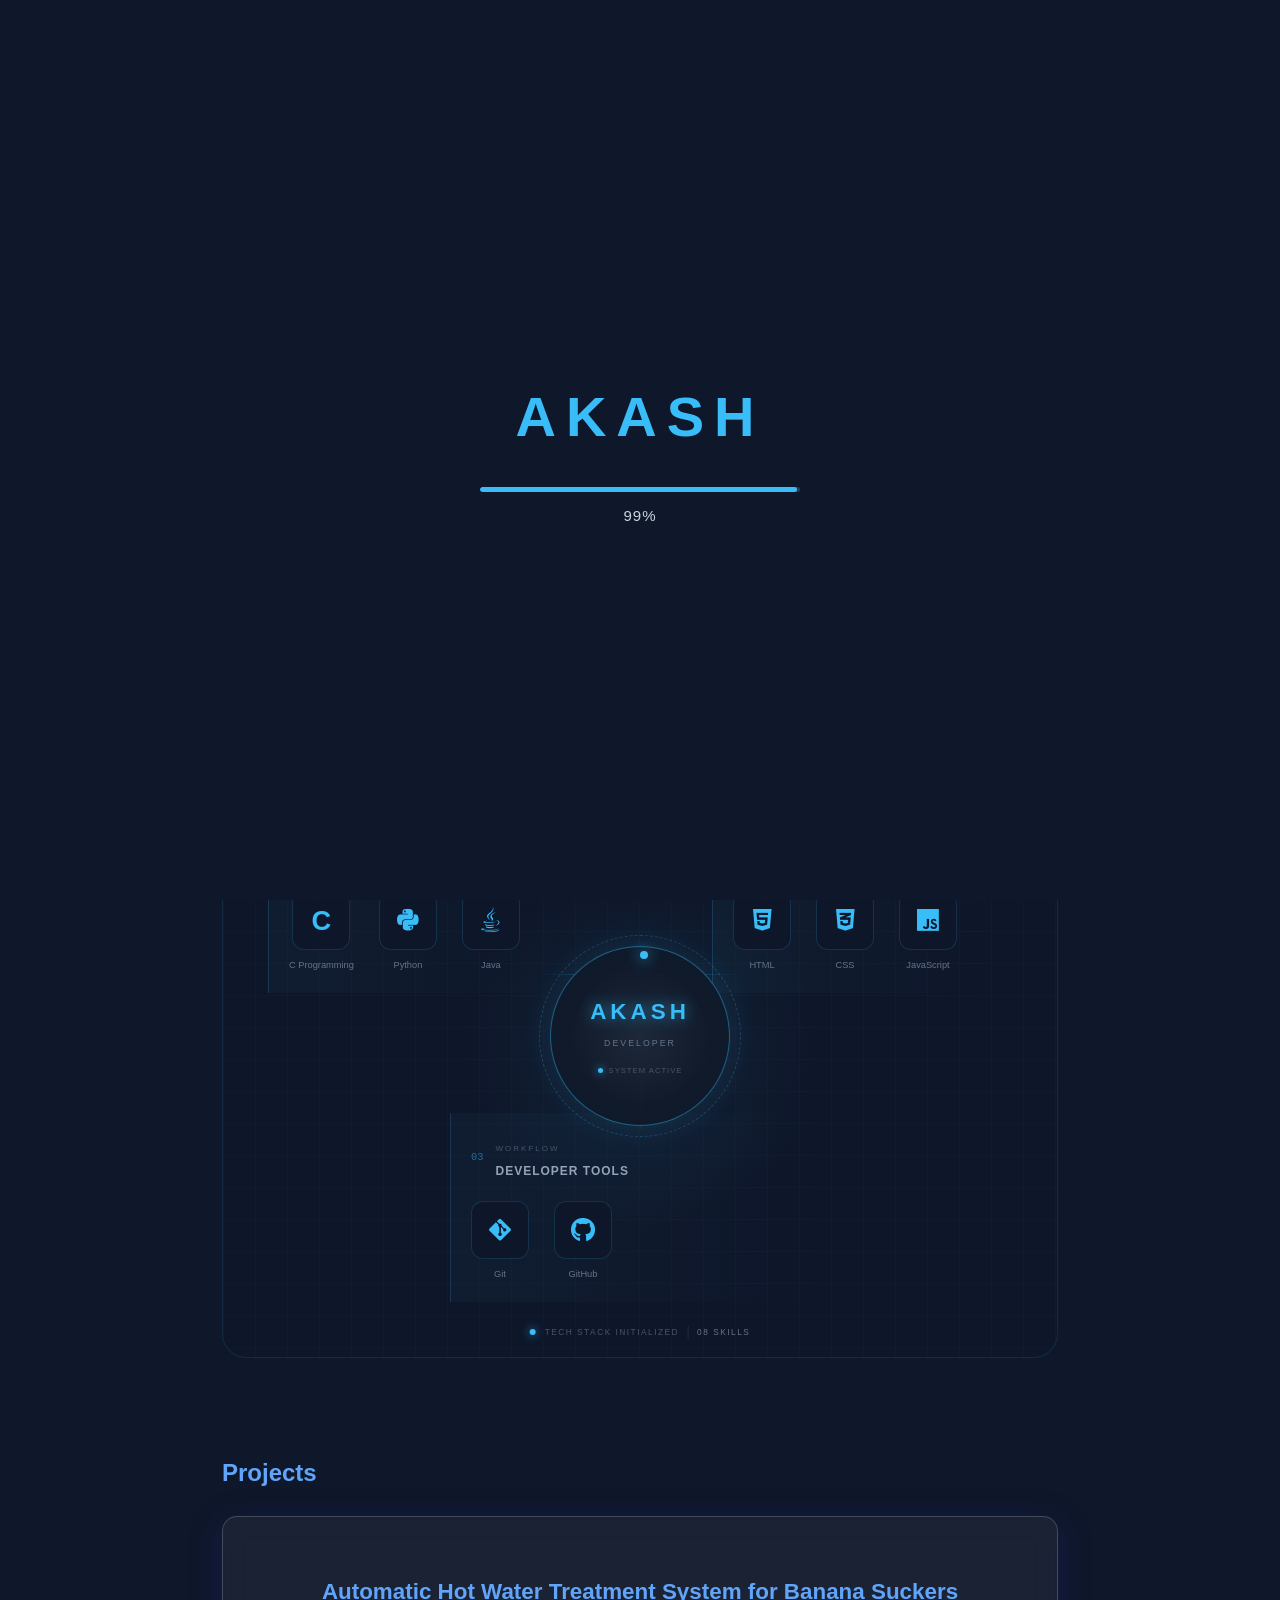
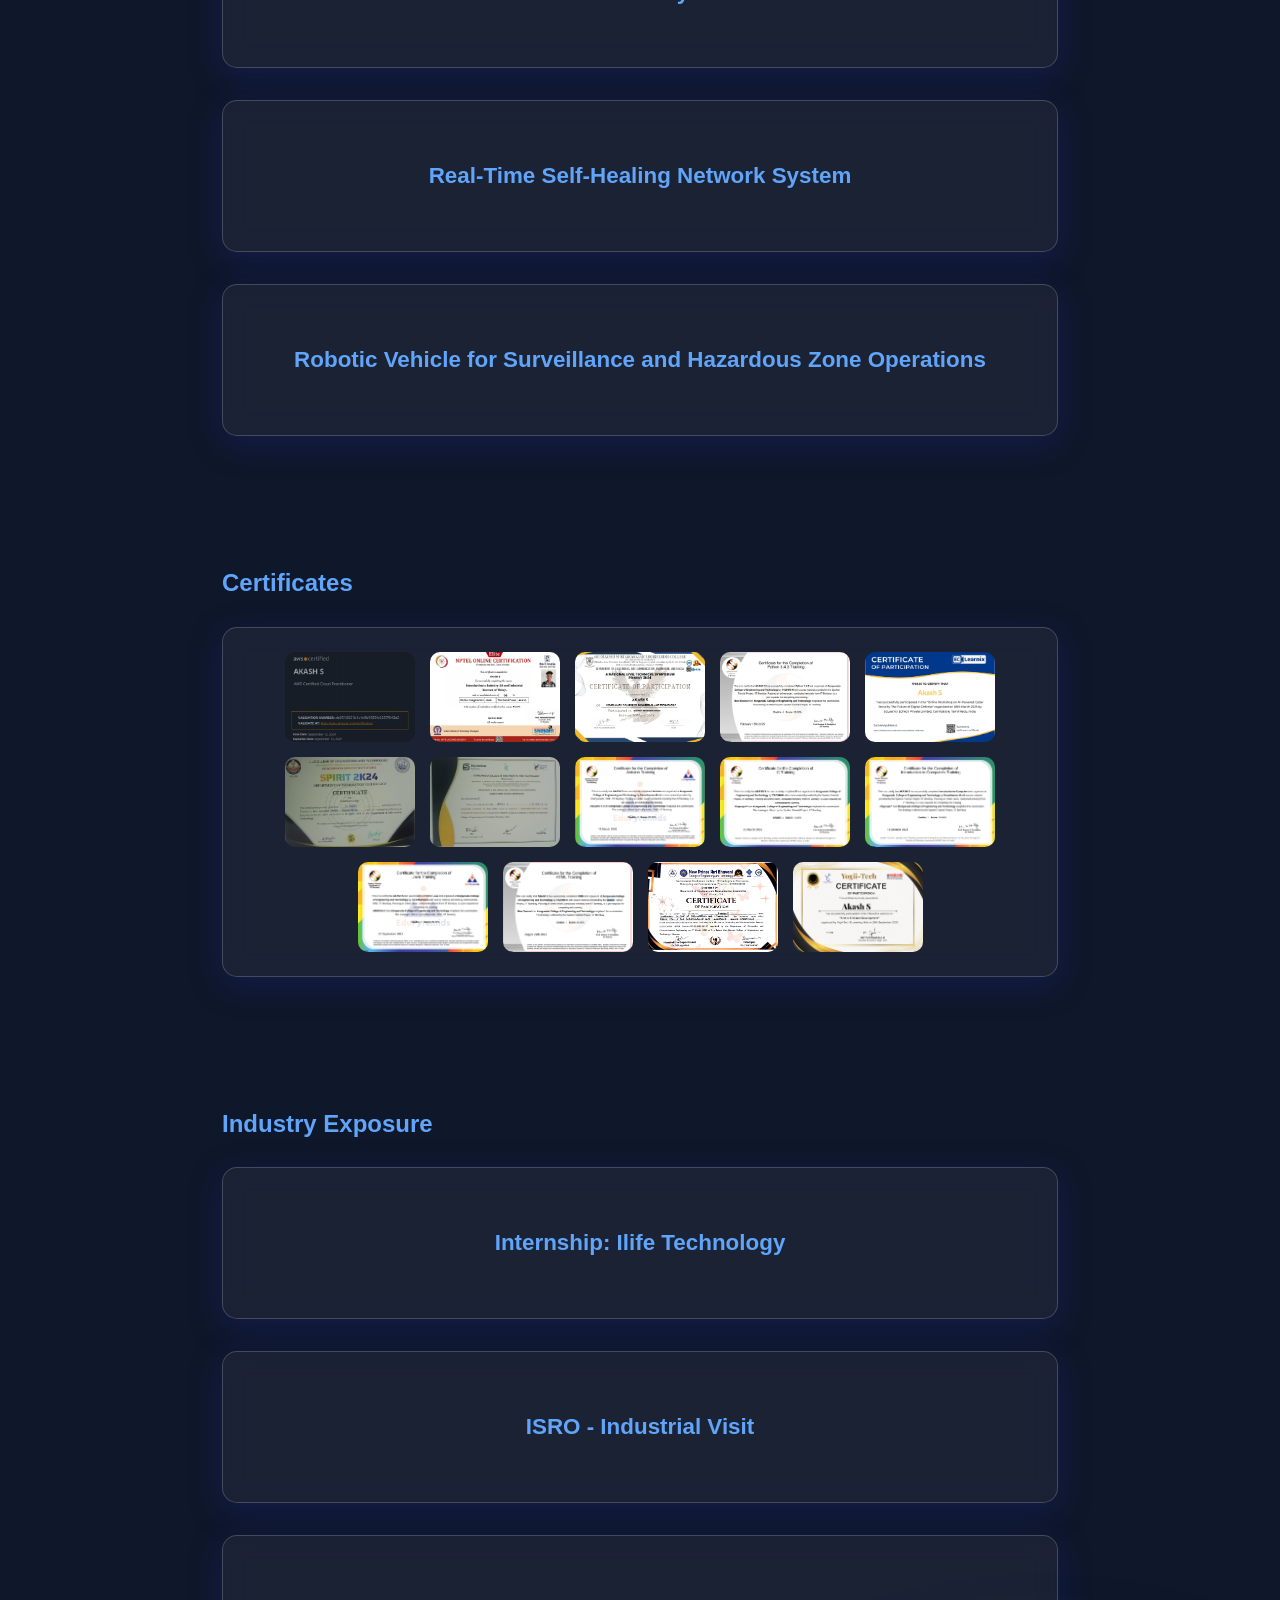
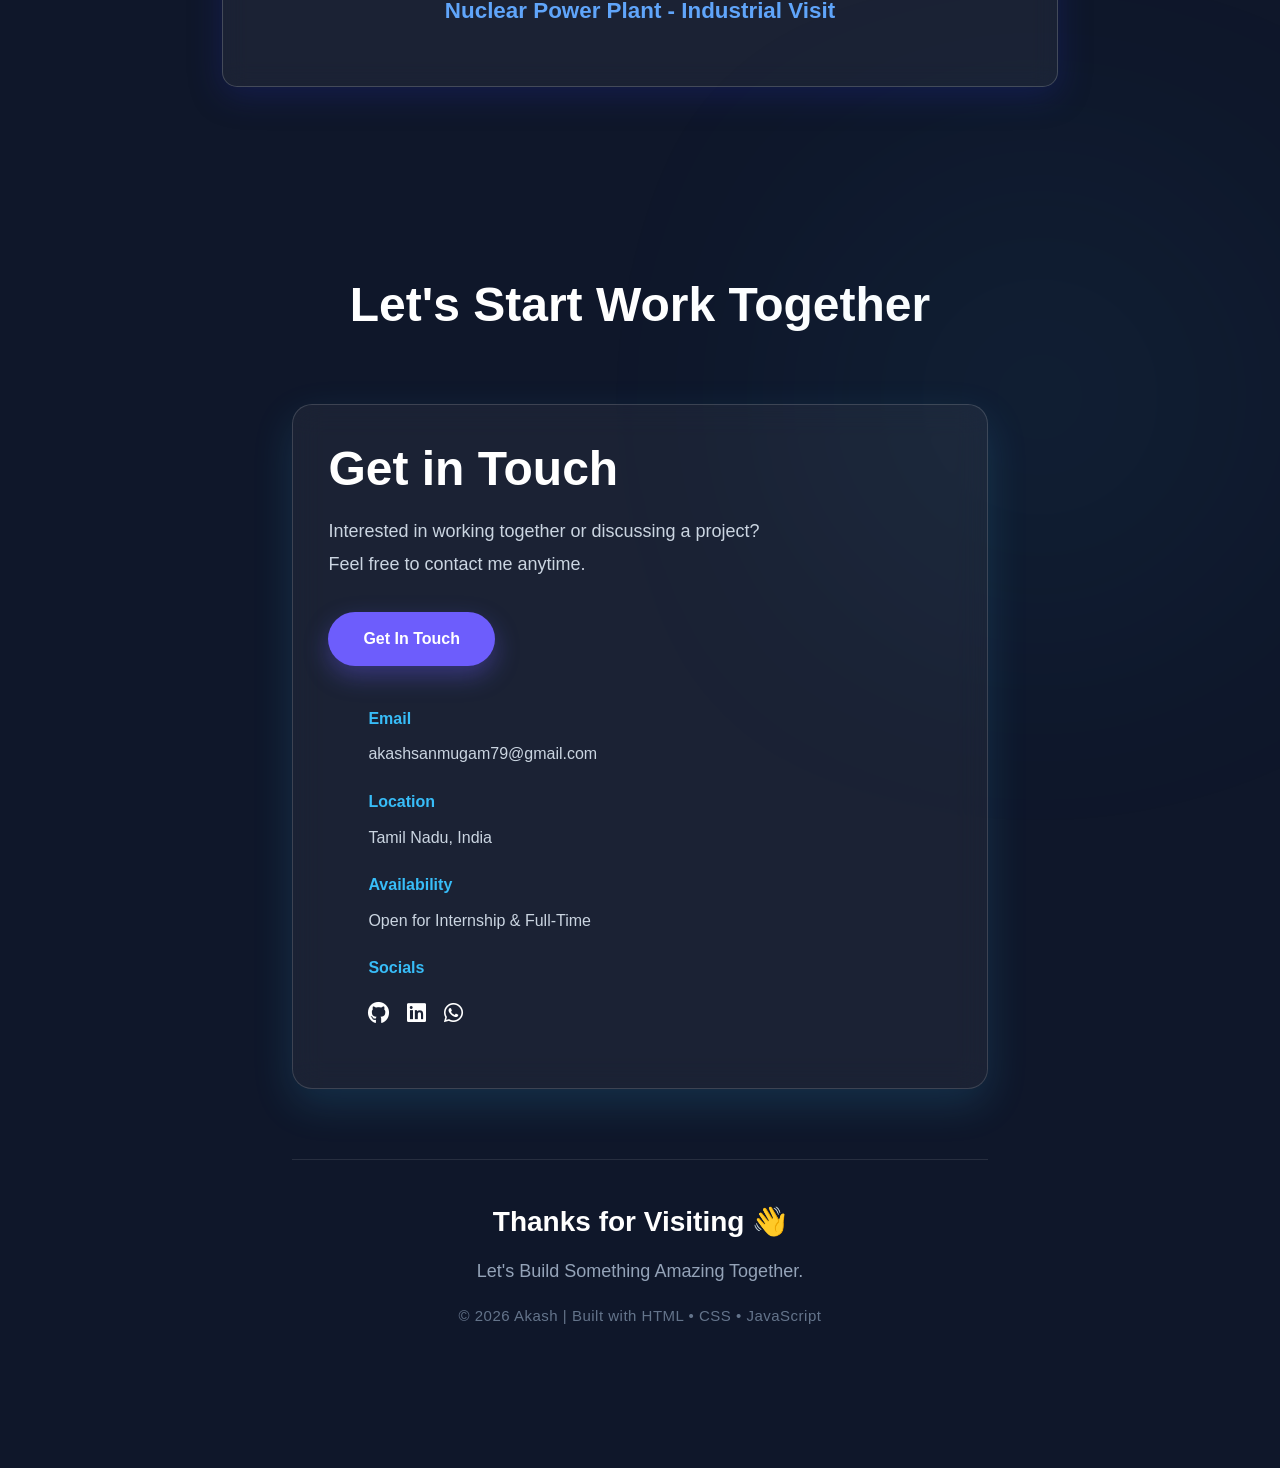
==== commit a4117016: "Update index.html" ====
--- a/index.html
+++ b/index.html
@@ -88,28 +88,151 @@
 
   <!-- ================= SKILLS ================= -->
 
-  <section id="skills" data-aos="fade-up">
-
-    <h2>Skills</h2>
-
-    <div class="glass-card">
-
-      <ul class="skill-list">
-
-        <li class="skill-item">C</li>
-        <li class="skill-item">Python</li>
-        <li class="skill-item">Java</li>
-        <li class="skill-item">HTML</li>
-        <li class="skill-item">CSS</li>
-        <li class="skill-item">JavaScript</li>
-
-      </ul>
-
+ <!-- SKILLS -->
+<section id="skills">
+
+  <h2 data-aos="fade-up">My Tech Stack</h2>
+
+  <div class="command-center" data-aos="fade-up">
+
+    <!-- CENTER CORE -->
+    <div class="command-core">
+      <div class="core-ring"></div>
+
+      <span class="core-name">AKASH</span>
+      <small>DEVELOPER</small>
+
+      <div class="core-status">
+        <span></span> SYSTEM ACTIVE
+      </div>
     </div>
 
-  </section>
-
-
+
+    <!-- PROGRAMMING -->
+    <div class="tech-zone programming-zone">
+
+      <div class="zone-heading">
+        <span class="zone-number">01</span>
+        <div>
+          <small>CORE SKILLS</small>
+          <h3>PROGRAMMING</h3>
+        </div>
+      </div>
+
+      <div class="tech-items">
+
+        <div class="tech-item">
+          <div class="tech-icon c-icon">C</div>
+          <span>C Programming</span>
+        </div>
+
+        <div class="tech-item">
+          <div class="tech-icon">
+            <i class="fa-brands fa-python"></i>
+          </div>
+          <span>Python</span>
+        </div>
+
+        <div class="tech-item">
+          <div class="tech-icon">
+            <i class="fa-brands fa-java"></i>
+          </div>
+          <span>Java</span>
+        </div>
+
+      </div>
+
+    </div>
+
+
+    <!-- WEB DEVELOPMENT -->
+    <div class="tech-zone web-zone">
+
+      <div class="zone-heading">
+        <span class="zone-number">02</span>
+        <div>
+          <small>FRONT END</small>
+          <h3>WEB DEVELOPMENT</h3>
+        </div>
+      </div>
+
+      <div class="tech-items">
+
+        <div class="tech-item">
+          <div class="tech-icon">
+            <i class="fa-brands fa-html5"></i>
+          </div>
+          <span>HTML</span>
+        </div>
+
+        <div class="tech-item">
+          <div class="tech-icon">
+            <i class="fa-brands fa-css3-alt"></i>
+          </div>
+          <span>CSS</span>
+        </div>
+
+        <div class="tech-item">
+          <div class="tech-icon">
+            <i class="fa-brands fa-js"></i>
+          </div>
+          <span>JavaScript</span>
+        </div>
+
+      </div>
+
+    </div>
+
+
+    <!-- TOOLS -->
+    <div class="tech-zone tools-zone">
+
+      <div class="zone-heading">
+        <span class="zone-number">03</span>
+        <div>
+          <small>WORKFLOW</small>
+          <h3>DEVELOPER TOOLS</h3>
+        </div>
+      </div>
+
+      <div class="tech-items">
+
+        <div class="tech-item">
+          <div class="tech-icon">
+            <i class="fa-brands fa-git-alt"></i>
+          </div>
+          <span>Git</span>
+        </div>
+
+        <div class="tech-item">
+          <div class="tech-icon">
+            <i class="fa-brands fa-github"></i>
+          </div>
+          <span>GitHub</span>
+        </div>
+
+      </div>
+
+    </div>
+
+
+    <!-- CONNECTING LINES -->
+    <div class="command-line line-left"></div>
+    <div class="command-line line-right"></div>
+    <div class="command-line line-bottom"></div>
+
+
+    <!-- STATUS -->
+    <div class="stack-status">
+      <span class="status-light"></span>
+      TECH STACK INITIALIZED
+      <span class="status-count">08 SKILLS</span>
+    </div>
+
+  </div>
+
+</section>
+  
   <!-- ================= PROJECTS ================= -->
 
   <section id="projects" data-aos="fade-up">
--- a/style.css
+++ b/style.css
@@ -1,4 +1,5 @@
-/* Reset and base */
+/* ================= RESET ================= */
+
 * {
   margin: 0;
   padding: 0;
@@ -6,12 +7,18 @@
   font-family: 'Segoe UI', Tahoma, Geneva, Verdana, sans-serif;
 }
 
+
+/* ================= BASE ================= */
+
+html {
+  scroll-behavior: smooth;
+}
+
 body {
   background: #0f172a;
   color: #e0e0e0;
   overflow-x: hidden;
   line-height: 1.6;
-  scroll-behavior: smooth;
 }
 
 a {
@@ -23,447 +30,868 @@
   text-decoration: underline;
 }
 
-/* Splash Screen */
+
+/* ================= SPLASH SCREEN ================= */
+
 .splash {
   position: fixed;
   top: 0;
   left: 0;
+
   width: 100%;
+  height: 100vh;
+
+  background: #0f172a;
+
+  display: flex;
+  justify-content: center;
+  align-items: center;
+
+  text-align: center;
+
+  color: #38bdf8;
+
+  z-index: 9999;
+
+  opacity: 1;
+
+  transition: opacity 0.6s ease;
+
+  pointer-events: auto;
+}
+
+
+.splash.active {
+  opacity: 0;
+  pointer-events: none;
+}
+
+
+.loader-container {
+  width: 320px;
+  max-width: 80%;
+  text-align: center;
+}
+
+
+.loader-container h1 {
+  font-size: 3.5rem;
+  font-weight: 700;
+
+  letter-spacing: 10px;
+
+  color: #38bdf8;
+
+  margin-bottom: 25px;
+
+  user-select: none;
+}
+
+
+/* Progress bar */
+
+.progress-bar {
+  width: 100%;
+  height: 5px;
+
+  background: rgba(255, 255, 255, 0.15);
+
+  border-radius: 10px;
+
+  overflow: hidden;
+
+  margin-bottom: 12px;
+}
+
+
+.progress-fill {
+  width: 0%;
   height: 100%;
-  background: #0f172a;
+
+  background: #38bdf8;
+
+  border-radius: 10px;
+
+  transition: width 0.1s linear;
+}
+
+
+#loading-percentage {
+  display: block;
+
+  font-size: 15px;
+
+  color: #cbd5e1;
+
+  letter-spacing: 1px;
+}
+
+
+/* ================= HEADER ================= */
+
+header {
+  background: #1e293b;
+
+  padding: 1rem 2rem;
+
+  display: flex;
+  justify-content: space-between;
+  align-items: center;
+
+  position: sticky;
+  top: 0;
+
+  z-index: 1000;
+}
+
+
+header h2 {
+  color: #38bdf8;
+  font-weight: 700;
+}
+
+
+nav a {
+  margin-left: 1.5rem;
+
+  font-weight: 600;
+
+  transition: color 0.3s ease;
+}
+
+
+nav a:hover,
+nav a.active {
+  color: #60a5fa;
+
+  text-decoration: none;
+}
+
+
+/* ================= HERO ================= */
+
+.hero {
+  text-align: center;
+
+  padding: 4rem 1rem;
+}
+
+
+.hero img {
+  width: 160px;
+  height: 160px;
+
+  border-radius: 50%;
+
+  object-fit: cover;
+
+  border: 3px solid #38bdf8;
+
+  margin-bottom: 1rem;
+
+  transition: transform 0.3s ease;
+}
+
+
+.hero img:hover {
+  transform: scale(1.05);
+}
+
+
+.hero h1 {
+  font-size: 2.8rem;
+
+  margin-bottom: 1rem;
+
+  color: #60a5fa;
+}
+
+
+.hero p {
+  font-size: 1.1rem;
+
+  max-width: 600px;
+
+  margin: 0 auto 1.3rem auto;
+
+  color: #cbd5e1;
+}
+
+
+.hero-role {
+  color: #38bdf8;
+
+  font-size: 1rem;
+
+  font-weight: 600;
+
+  letter-spacing: 1px;
+
+  margin-bottom: 18px;
+}
+
+
+/* ================= RESUME BUTTON ================= */
+
+.resume-btn {
+  background: #38bdf8;
+
+  color: #0f172a;
+
+  padding: 0.75rem 2rem;
+
+  border: none;
+
+  border-radius: 30px;
+
+  font-weight: 600;
+
+  cursor: pointer;
+
+  transition: all 0.3s ease;
+}
+
+
+.resume-btn:hover {
+  background: #60a5fa;
+
+  transform: translateY(-5px);
+
+  box-shadow: 0 12px 30px rgba(56, 189, 248, 0.45);
+}
+
+
+/* ================= SECTIONS ================= */
+
+section {
+  padding: 3rem 2rem;
+
+  max-width: 900px;
+
+  margin: 0 auto;
+}
+
+
+section > h2 {
+  margin-bottom: 1.5rem;
+
+  color: #60a5fa;
+}
+
+
+/* ================= GLASS CARD ================= */
+
+.glass-card {
+  background: rgba(255, 255, 255, 0.05);
+
+  border-radius: 15px;
+
+  box-shadow:
+    0 8px 32px 0 rgba(31, 38, 135, 0.37);
+
+  backdrop-filter: blur(12px);
+
+  -webkit-backdrop-filter: blur(12px);
+
+  border: 1px solid rgba(255, 255, 255, 0.18);
+
+  padding: 1.5rem;
+
+  margin-bottom: 2rem;
+
+  transition:
+    transform 0.3s ease,
+    box-shadow 0.3s ease;
+}
+
+
+.glass-card:hover {
+  transform: translateY(-8px);
+
+  box-shadow:
+    0 15px 35px rgba(56, 189, 248, 0.5);
+}
+
+
+/* ================= SKILLS ================= */
+
+.skill-list {
+  list-style-type: square;
+
+  padding-left: 1.5rem;
+
+  font-weight: 600;
+
+  color: #38bdf8;
+}
+
+
+.skill-list li {
+  margin-bottom: 0.6rem;
+}
+
+
+/* ================= PROJECT CARDS ================= */
+
+.project {
+  padding: 0;
+
+  overflow: hidden;
+
+  cursor: pointer;
+}
+
+.project {
+  padding: 0;
+  overflow: hidden;
+  cursor: pointer;
+  position: relative;
+  min-height: 150px;
+}
+
+.project-view {
+  min-height: 150px;
   display: flex;
   justify-content: center;
   align-items: center;
   text-align: center;
+  padding: 2rem;
+  position: relative;
+}
+
+.project-view h3 {
+  color: #60a5fa;
+  font-size: 1.4rem;
+  margin: 0;
+  transition: 0.3s ease;
+}
+
+.project-view::before {
+  content: "";
+  position: absolute;
+  inset: 0;
+  background: rgba(0, 0, 0, 0);
+  transition: 0.3s ease;
+}
+
+.project-view span {
+  position: absolute;
+  top: 50%;
+  left: 50%;
+  transform: translate(-50%, -50%);
+
+  padding: 8px 22px;
+  border: 1px solid #38bdf8;
+  border-radius: 25px;
+
   color: #38bdf8;
+  font-size: 0.85rem;
+  font-weight: 700;
+  letter-spacing: 2px;
+
+  opacity: 0;
+  transition: 0.3s ease;
+  z-index: 2;
+}
+
+.project:hover .project-view::before {
+  background: rgba(15, 23, 42, 0.65);
+}
+
+.project:hover .project-view span {
   opacity: 1;
-  transition: opacity 0.5s ease;
-  z-index: 9999;
-  pointer-events: auto;
-}
-
-.splash h1{
-
-  font-size:3.5rem;
-  font-weight:700;
-  letter-spacing:10px;
-  color:#38bdf8;
-  transition:all .3s ease;
-  user-select:none;
-
-}
-.cursor{
-    display:inline-block;
-    color:#38bdf8;
-    animation:blink .8s infinite;
-}
-@keyframes blink{
-
-  0%,50%{
-  opacity:1;
-  }
-  51%,100%{
-  opacity:0;
-  }
-}
-
-.splash.active {
-  opacity: 0;
-  pointer-events: none;    /* disable pointer events when fading */
-}
-
-/* Header */
-header {
-  background: #1e293b;
-  padding: 1rem 2rem;
+}
+
+.project:hover .project-view h3 {
+  opacity: 0.25;
+}
+
+
+/* ================= CERTIFICATES ================= */
+
+.certificates {
   display: flex;
-  justify-content: space-between;
-  align-items: center;
-  position: sticky;
-  top: 0;
-  z-index: 1000;
-}
-
-header h2 {
-  color: #38bdf8;
-  font-weight: 700;
-}
-
-nav a {
-  margin-left: 1.5rem;
-  font-weight: 600;
-  transition: color 0.3s ease;
-}
-
-nav a:hover,
-nav a.active {
-  color: #60a5fa;
-}
-
-/* Hero Section */
-.hero {
-  text-align: center;
-  padding: 4rem 1rem;
-}
-
-.hero img {
-  width: 160px;
-  height: 160px;
-  border-radius: 50%;
-  object-fit: cover;
-  border: 3px solid #38bdf8;
-  margin-bottom: 1rem;
-  transition: transform 0.3s ease;
-  
-}
-
-.hero img:hover {
-  transform: scale(1.05);
-}
-
-.hero h1 {
-  font-size: 2.8rem;
-  margin-bottom: 1rem;
-  color: #60a5fa;
-}
-
-.hero p {
-  font-size: 1.1rem;
-  max-width: 600px;
-  margin: 0 auto 1.3rem auto;
-  color: #cbd5e1;
-}
-
-.hero-role{
-    color:#38bdf8;
-    font-size:1rem;
-    font-weight:600;
-    letter-spacing:1px;
-    margin-bottom:18px;
-}
-
-.resume-btn {
-  background: #38bdf8;
-  color: #0f172a;
-  padding: 0.75rem 2rem;
-  border: none;
-  border-radius: 30px;
-  font-weight: 600;
-  cursor: pointer;
-  transition: background 0.3s ease;
-}
-
-.resume-btn:hover {
-  background:#60a5fa;
-  transform:translateY(-5px);
-  box-shadow:0 12px 30px rgba(56,189,248,.45);
-}
-
-/* Sections */
-section {
-  padding: 3rem 2rem;
-  max-width: 900px;
-  margin: 0 auto;
-}
-
-/* Glass card */
-.glass-card {
-  background: rgba(255 255 255 / 0.05);
-  border-radius: 15px;
-  box-shadow: 0 8px 32px 0 rgba(31, 38, 135, 0.37);
-  backdrop-filter: blur(12px);
-  -webkit-backdrop-filter: blur(12px);
-  border: 1px solid rgba(255 255 255 / 0.18);
-  padding: 1.5rem;
-  margin-bottom: 2rem;
-  cursor: pointer;
-  transition: transform 0.3s ease, box-shadow 0.3s ease;
-}
-
-.glass-card:hover {
-  transform: translateY(-8px);
-  box-shadow: 0 15px 35px rgba(56, 189, 248, 0.5);
-}
-
-/* Skill list with bullet points */
-.skill-list {
-  list-style-type: square;
-  padding-left: 1.5rem;
-  font-weight: 600;
-  color: #38bdf8;
-}
-
-.skill-list li {
-  margin-bottom: 0.6rem;
-}
-
-/* Project and internship cards */
-.project h3 {
-  font-size: 1.5rem;
-  margin-bottom: 0.5rem;
-  color: #60a5fa;
-}
-
-.project p {
-  color: #cbd5e1;
-}
-
-/* Certificates */
-.certificates img {
+
+  flex-wrap: wrap;
+
+  justify-content: center;
+
+  gap: 15px;
+}
+
+
+.certificate-item {
+  position: relative;
+
   width: 130px;
   height: 90px;
-  margin: 0.5rem;
+
   border-radius: 10px;
+
+  overflow: hidden;
+
+  cursor: pointer;
+}
+
+
+.certificate-item img {
+  width: 100%;
+  height: 100%;
+
   object-fit: cover;
+
+  display: block;
+
+  transition:
+    transform 0.3s ease,
+    filter 0.3s ease;
+}
+
+
+/* Certificate VIEW overlay */
+
+.certificate-overlay {
+  position: absolute;
+
+  top: 0;
+  left: 0;
+
+  width: 100%;
+  height: 100%;
+
+  background: rgba(15, 23, 42, 0.68);
+
+  display: flex;
+
+  justify-content: center;
+  align-items: center;
+
+  opacity: 0;
+
+  transition: opacity 0.3s ease;
+
   cursor: pointer;
+}
+
+
+.certificate-overlay span {
+  color: white;
+
+  font-size: 0.9rem;
+
+  font-weight: 700;
+
+  letter-spacing: 2px;
+
+  border: 1px solid #38bdf8;
+
+  padding: 7px 14px;
+
+  border-radius: 20px;
+
+  transform: translateY(8px);
+
   transition: transform 0.3s ease;
 }
 
-.certificates img:hover {
-  transform: scale(1.1);
-  box-shadow: 0 8px 15px rgba(56, 189, 248, 0.7);
-}
-
-/* ================= CONTACT SECTION ================= */
-
-.contact-section{
-  padding:100px 8%;
-  position:relative;
-}
-
-.contact-section::before{
-  content:"";
-  position:absolute;
-  width:300px;
-  height:300px;
-  background:#38bdf8;
-  filter:blur(150px);
-  opacity:.15;
-  top:80px;
-  right:-100px;
-  border-radius:50%;
-}
-
-.contact-section h2{
-  font-size:48px;
-  text-align:center;
-  margin-bottom:60px;
-  color:white;
-}
-
-.contact-container{
-  display:flex;
+
+.certificate-item:hover .certificate-overlay {
+  opacity: 1;
+}
+
+
+.certificate-item:hover .certificate-overlay span {
+  transform: translateY(0);
+}
+
+
+.certificate-item:hover img {
+  transform: scale(1.08);
+}
+
+
+/* ================= CONTACT ================= */
+
+.contact-section {
+  padding: 100px 8%;
+
+  position: relative;
+}
+
+
+.contact-section::before {
+  content: "";
+
+  position: absolute;
+
+  width: 300px;
+  height: 300px;
+
+  background: #38bdf8;
+
+  filter: blur(150px);
+
+  opacity: 0.15;
+
+  top: 80px;
+  right: -100px;
+
+  border-radius: 50%;
+}
+
+
+.contact-section h2 {
+  font-size: 48px;
+
+  text-align: center;
+
+  margin-bottom: 60px;
+
+  color: white;
+}
+
+
+.contact-container {
+  display: flex;
+
   align-items: flex-start;
-  justify-content:center;
-  gap:40px;
-  flex-wrap:wrap;
-
-  background: rgba(255,255,255,.05);
+
+  justify-content: center;
+
+  gap: 40px;
+
+  flex-wrap: wrap;
+
+  background: rgba(255, 255, 255, 0.05);
+
   backdrop-filter: blur(15px);
-  border: 1px solid rgba(255,255,255,.15);
+
+  border: 1px solid rgba(255, 255, 255, 0.15);
+
   border-radius: 20px;
+
   padding: 35px;
 
-  box-shadow: 0 15px 40px rgba(56,189,248,.15);
-  transition: all .3s ease;
-}
-
-.contact-container:hover{
-    transform: translateY(-8px);
-    box-shadow: 0 20px 50px rgba(56,189,248,.45);
-}
-
-.contact-left{
-    flex: 1;
-    min-width: 320px;
-}
-.contact-left h1{
-  font-size:48px;
-  line-height:1.2;
-  margin-bottom:18px;
-  color:white;
-}
-
-.contact-left p{
-color:#cbd5e1;
-margin-bottom:22px;
-font-size:18px;
-line-height:1.8;
-max-width:500px;
-}
-
-.contact-btn{
-  display:inline-block;
-  padding:14px 35px;
-  background:#6d5dfc;
-  border-radius:30px;
-  color:white;
-  font-weight:bold;
-  transition:.3s;
-  margin-top:10px;
-  box-shadow:0 10px 25px rgba(109,93,252,.35);
-}
-
-.contact-btn:hover{
-  transform:translateY(-5px);
-}
-
-.contact-right{
-    flex: 1;
-    min-width: 280px;
-    padding-left: 40px;
-}
-
-.info{
-  margin-bottom:22px;
-}
-
-.info h4{
-  color:#38bdf8;
-  margin-bottom:10px;
-}
-
-.info p{
-  color:#cbd5e1;
-}
-
-.social-icons{
-  display:flex;
-  gap:18px;
-  margin-top:15px;
-}
-
-.social-icons a{
-  font-size:22px;
-  color:white;
-  transition:.3s;
-}
-
-.social-icons a:hover{
-  color:#38bdf8;
-}
+  box-shadow:
+    0 15px 40px rgba(56, 189, 248, 0.15);
+
+  transition: all 0.3s ease;
+}
+
+
+.contact-container:hover {
+  transform: translateY(-8px);
+
+  box-shadow:
+    0 20px 50px rgba(56, 189, 248, 0.45);
+}
+
+
+.contact-left {
+  flex: 1;
+
+  min-width: 320px;
+}
+
+
+.contact-left h1 {
+  font-size: 48px;
+
+  line-height: 1.2;
+
+  margin-bottom: 18px;
+
+  color: white;
+}
+
+
+.contact-left p {
+  color: #cbd5e1;
+
+  margin-bottom: 22px;
+
+  font-size: 18px;
+
+  line-height: 1.8;
+
+  max-width: 500px;
+}
+
+
+.contact-btn {
+  display: inline-block;
+
+  padding: 14px 35px;
+
+  background: #6d5dfc;
+
+  border-radius: 30px;
+
+  color: white;
+
+  font-weight: bold;
+
+  transition: 0.3s;
+
+  margin-top: 10px;
+
+  box-shadow:
+    0 10px 25px rgba(109, 93, 252, 0.35);
+}
+
+
+.contact-btn:hover {
+  transform: translateY(-5px);
+
+  text-decoration: none;
+}
+
+
+.contact-right {
+  flex: 1;
+
+  min-width: 280px;
+
+  padding-left: 40px;
+}
+
+
+.info {
+  margin-bottom: 22px;
+}
+
+
+.info h4 {
+  color: #38bdf8;
+
+  margin-bottom: 10px;
+}
+
+
+.info p {
+  color: #cbd5e1;
+}
+
+
+.social-icons {
+  display: flex;
+
+  gap: 18px;
+
+  margin-top: 15px;
+}
+
+
+.social-icons a {
+  font-size: 22px;
+
+  color: white;
+
+  transition: 0.3s;
+}
+
+
+.social-icons a:hover {
+  color: #38bdf8;
+
+  text-decoration: none;
+}
+
 
 /* ================= FOOTER ================= */
 
-.footer{
-  margin-top:70px;
-  padding:40px 20px;
-  text-align:center;
-  border-top:1px solid rgba(255,255,255,.1);
-}
-
-.footer-title{
-  font-size:28px;
-  font-weight:700;
-  color:white;
-  margin-bottom:12px;
-}
-
-.footer-subtitle{
-  font-size:18px;
-  color:#94a3b8;
-  margin-bottom:18px;
-}
-
-.footer-copy{
-  font-size:15px;
-  color:#64748b;
-  letter-spacing:.5px;
-}
-
-@media(max-width:768px){
-
-  .contact-container{
-    flex-direction:column;
-  }
-
-  .contact-left h1{
-    font-size:38px;
-  }
-
-  .contact-email{
-    font-size:32px;
-  }
-
-}
-
-.contact-cards{
-    flex-direction:column;
-    align-items:center;
-}
-
-.contact-card{
-    width:100%;
-    max-width:320px;
-}
-
-/* Popup styles */
+.footer {
+  margin-top: 70px;
+
+  padding: 40px 20px;
+
+  text-align: center;
+
+  border-top:
+    1px solid rgba(255, 255, 255, 0.1);
+}
+
+
+.footer-title {
+  font-size: 28px;
+
+  font-weight: 700;
+
+  color: white;
+
+  margin-bottom: 12px;
+}
+
+
+.footer-subtitle {
+  font-size: 18px;
+
+  color: #94a3b8;
+
+  margin-bottom: 18px;
+}
+
+
+.footer-copy {
+  font-size: 15px;
+
+  color: #64748b;
+
+  letter-spacing: 0.5px;
+}
+
+
+/* ================= BACK TO TOP ================= */
+
+#back-to-top {
+  position: fixed;
+
+  bottom: 25px;
+  right: 25px;
+
+  width: 45px;
+  height: 45px;
+
+  border: none;
+
+  border-radius: 50%;
+
+  background: #38bdf8;
+
+  color: #0f172a;
+
+  font-size: 18px;
+
+  cursor: pointer;
+
+  display: none;
+
+  z-index: 1500;
+
+  transition: all 0.3s ease;
+}
+
+
+#back-to-top:hover {
+  background: #60a5fa;
+
+  transform: translateY(-5px);
+}
+
+
+/* ================= POPUP ================= */
+
 .popup {
   position: fixed;
+
   top: 0;
   left: 0;
+
   width: 100%;
   height: 100vh;
-  background-color: rgba(15, 23, 42, 0.9);
+
+  background-color:
+    rgba(15, 23, 42, 0.9);
+
   display: flex;
+
   justify-content: center;
   align-items: center;
+
   z-index: 2000;
+
   padding: 1rem;
+
   overflow: auto;
 }
+
 
 .popup.hidden {
   display: none;
 }
 
+
 .popup-content {
   background: #1e293b;
+
   padding: 2rem;
+
   border-radius: 15px;
+
   max-width: 600px;
+
   width: 100%;
+
   max-height: 80vh;
+
   overflow-y: auto;
-  box-shadow: 0 8px 32px 0 rgba(56, 189, 248, 0.6);
+
+  box-shadow:
+    0 8px 32px rgba(56, 189, 248, 0.6);
+
   color: #e0e0e0;
+
   position: relative;
+
   text-align: center;
 }
+
 
 .popup-content h2 {
   margin-bottom: 1rem;
+
   color: #60a5fa;
 }
+
 
 .popup-content p {
   margin-bottom: 1.5rem;
+
   line-height: 1.4;
+
   font-size: 1.1rem;
 }
+
 
 .popup-content img {
   max-width: 100%;
+
   max-height: 300px;
+
   border-radius: 10px;
+
   object-fit: contain;
+
   border: 2px solid #38bdf8;
+
   display: block;
+
   margin: 0 auto;
 }
 
-/* Close button */
+
+/* ================= CLOSE BUTTON ================= */
+
 .close-btn {
   position: absolute;
+
   top: 15px;
   right: 20px;
+
   background: transparent;
+
   border: none;
+
   color: #38bdf8;
+
   font-size: 1.8rem;
+
   cursor: pointer;
+
   transition: color 0.3s ease;
+
   font-weight: 700;
+
   z-index: 10;
 }
 
@@ -472,15 +900,771 @@
   color: #60a5fa;
 }
 
-/* Responsive */
+
+/* ================= RESPONSIVE ================= */
+
 @media (max-width: 768px) {
+
+  header {
+    padding: 1rem;
+  }
+
+
+  header h2 {
+    font-size: 1.3rem;
+  }
+
+
+  nav {
+    display: flex;
+
+    flex-wrap: wrap;
+
+    justify-content: flex-end;
+  }
+
+
+  nav a {
+    margin-left: 0.8rem;
+
+    font-size: 0.85rem;
+  }
+
+
+  .loader-container h1 {
+    font-size: 2.5rem;
+
+    letter-spacing: 7px;
+  }
+
+
+  .hero {
+    padding: 3rem 1rem;
+  }
+
+
   .hero h1 {
     font-size: 2rem;
   }
+
+
+  section {
+    padding: 2.5rem 1rem;
+  }
+
+
   .glass-card {
     padding: 1rem;
   }
+
+
+  .view-image {
+    height: 200px;
+  }
+
+
+  .project-content {
+    padding: 1rem;
+  }
+
+
+  .project h3 {
+    font-size: 1.2rem;
+  }
+
+
+  .certificate-item {
+    width: 120px;
+    height: 85px;
+  }
+
+
+  .contact-section {
+    padding: 70px 5%;
+  }
+
+
+  .contact-section h2 {
+    font-size: 35px;
+
+    margin-bottom: 40px;
+  }
+
+
+  .contact-container {
+    flex-direction: column;
+  }
+
+
+  .contact-left,
+  .contact-right {
+    width: 100%;
+
+    min-width: 0;
+  }
+
+
+  .contact-right {
+    padding-left: 0;
+  }
+
+
+  .contact-left h1 {
+    font-size: 38px;
+  }
+
+}
+
+
+@media (max-width: 480px) {
+
   nav a {
-    margin-left: 1rem;
-  }
-}
+    margin-left: 0.5rem;
+
+    font-size: 0.75rem;
+  }
+
+
+  .hero img {
+    width: 140px;
+    height: 140px;
+  }
+
+
+  .view-image {
+    height: 180px;
+  }
+
+
+  .certificate-item {
+    width: 110px;
+    height: 80px;
+  }
+
+
+  .contact-section h2 {
+    font-size: 30px;
+  }
+
+}
+/* =========================================
+   DEVELOPER COMMAND CENTER
+   ========================================= */
+
+.command-center {
+  position: relative;
+
+  width: 100%;
+  max-width: 1100px;
+  min-height: 620px;
+
+  margin: 45px auto 0;
+
+  padding: 50px;
+
+  overflow: hidden;
+
+  border: 1px solid rgba(56, 189, 248, 0.12);
+  border-radius: 24px;
+
+  background:
+    radial-gradient(
+      circle at center,
+      rgba(56, 189, 248, 0.07),
+      transparent 35%
+    ),
+    rgba(15, 23, 42, 0.35);
+}
+
+
+/* GRID */
+
+.command-center::before {
+  content: "";
+
+  position: absolute;
+  inset: 0;
+
+  background-image:
+    linear-gradient(
+      rgba(56, 189, 248, 0.025) 1px,
+      transparent 1px
+    ),
+    linear-gradient(
+      90deg,
+      rgba(56, 189, 248, 0.025) 1px,
+      transparent 1px
+    );
+
+  background-size: 32px 32px;
+
+  pointer-events: none;
+}
+
+
+/* =========================================
+   CENTER CORE
+   ========================================= */
+
+.command-core {
+  position: absolute;
+
+  left: 50%;
+  top: 48%;
+
+  transform: translate(-50%, -50%);
+
+  width: 180px;
+  height: 180px;
+
+  display: flex;
+  flex-direction: column;
+
+  align-items: center;
+  justify-content: center;
+
+  border-radius: 50%;
+
+  background:
+    radial-gradient(
+      circle,
+      rgba(30, 41, 59, 0.98),
+      rgba(8, 15, 30, 0.98)
+    );
+
+  border: 1px solid rgba(56, 189, 248, 0.45);
+
+  box-shadow:
+    0 0 35px rgba(56, 189, 248, 0.12),
+    inset 0 0 30px rgba(56, 189, 248, 0.05);
+
+  z-index: 10;
+}
+
+
+/* CORE RING */
+
+.core-ring {
+  position: absolute;
+
+  inset: -12px;
+
+  border: 1px dashed rgba(56, 189, 248, 0.25);
+
+  border-radius: 50%;
+
+  animation: coreRotate 15s linear infinite;
+}
+
+
+.core-ring::after {
+  content: "";
+
+  position: absolute;
+
+  width: 8px;
+  height: 8px;
+
+  top: 15px;
+  left: 50%;
+
+  border-radius: 50%;
+
+  background: #38bdf8;
+
+  box-shadow:
+    0 0 15px #38bdf8;
+}
+
+
+/* CORE TEXT */
+
+.core-name {
+  color: #38bdf8;
+
+  font-size: 1.4rem;
+  font-weight: 900;
+
+  letter-spacing: 4px;
+
+  text-shadow:
+    0 0 15px rgba(56, 189, 248, 0.7);
+}
+
+
+.command-core small {
+  margin-top: 6px;
+
+  color: #64748b;
+
+  font-size: 0.55rem;
+
+  letter-spacing: 2px;
+}
+
+
+.core-status {
+  margin-top: 15px;
+
+  display: flex;
+  align-items: center;
+
+  gap: 6px;
+
+  color: #475569;
+
+  font-size: 0.48rem;
+
+  letter-spacing: 1px;
+}
+
+
+.core-status span {
+  width: 5px;
+  height: 5px;
+
+  border-radius: 50%;
+
+  background: #38bdf8;
+
+  box-shadow:
+    0 0 8px #38bdf8;
+}
+
+
+/* =========================================
+   TECH ZONES
+   ========================================= */
+
+.tech-zone {
+  position: absolute;
+
+  width: 300px;
+
+  padding: 20px;
+
+  border-left: 1px solid rgba(56, 189, 248, 0.2);
+
+  background:
+    linear-gradient(
+      90deg,
+      rgba(56, 189, 248, 0.035),
+      transparent
+    );
+
+  z-index: 5;
+
+  transition: 0.35s ease;
+}
+
+
+.tech-zone:hover {
+  border-left-color: rgba(56, 189, 248, 0.5);
+
+  background:
+    linear-gradient(
+      90deg,
+      rgba(56, 189, 248, 0.07),
+      transparent
+    );
+}
+
+
+/* POSITIONS */
+
+.programming-zone {
+  left: 45px;
+  top: 65px;
+}
+
+
+.web-zone {
+  right: 45px;
+  top: 65px;
+}
+
+
+.tools-zone {
+  left: 50%;
+  bottom: 55px;
+
+  transform: translateX(-50%);
+
+  width: 380px;
+}
+
+
+/* =========================================
+   ZONE HEADING
+   ========================================= */
+
+.zone-heading {
+  display: flex;
+
+  align-items: center;
+
+  gap: 12px;
+
+  margin-bottom: 20px;
+}
+
+
+.zone-number {
+  color: rgba(56, 189, 248, 0.5);
+
+  font-family: monospace;
+
+  font-size: 0.65rem;
+}
+
+
+.zone-heading small {
+  color: #475569;
+
+  font-size: 0.5rem;
+
+  letter-spacing: 2px;
+}
+
+
+.zone-heading h3 {
+  margin: 3px 0 0;
+
+  color: #94a3b8;
+
+  font-size: 0.75rem;
+
+  letter-spacing: 1px;
+}
+
+
+/* =========================================
+   TECH ITEMS
+   ========================================= */
+
+.tech-items {
+  display: flex;
+
+  align-items: center;
+
+  gap: 25px;
+}
+
+
+.tech-item {
+  display: flex;
+
+  flex-direction: column;
+
+  align-items: center;
+
+  gap: 8px;
+
+  cursor: pointer;
+}
+
+
+.tech-icon {
+  width: 58px;
+  height: 58px;
+
+  display: flex;
+
+  align-items: center;
+  justify-content: center;
+
+  border-radius: 12px;
+
+  background:
+    rgba(15, 23, 42, 0.8);
+
+  border: 1px solid rgba(56, 189, 248, 0.16);
+
+  color: #38bdf8;
+
+  font-size: 1.55rem;
+
+  transition: 0.35s ease;
+}
+
+
+.c-icon {
+  font-size: 1.7rem;
+
+  font-weight: 900;
+}
+
+
+.tech-item span {
+  color: #64748b;
+
+  font-size: 0.58rem;
+
+  white-space: nowrap;
+
+  transition: 0.3s ease;
+}
+
+
+/* HOVER */
+
+.tech-item:hover .tech-icon {
+  transform:
+    translateY(-7px)
+    scale(1.08);
+
+  color: #7dd3fc;
+
+  border-color: #38bdf8;
+
+  box-shadow:
+    0 0 25px rgba(56, 189, 248, 0.15);
+}
+
+
+.tech-item:hover span {
+  color: #e0f2fe;
+}
+
+
+/* =========================================
+   CONNECTING LINES
+   ========================================= */
+
+.command-line {
+  position: absolute;
+
+  height: 1px;
+
+  background:
+    linear-gradient(
+      90deg,
+      transparent,
+      rgba(56, 189, 248, 0.3),
+      transparent
+    );
+
+  z-index: 2;
+}
+
+
+.line-left {
+  width: 190px;
+
+  left: 330px;
+  top: 235px;
+}
+
+
+.line-right {
+  width: 190px;
+
+  right: 330px;
+  top: 235px;
+}
+
+
+.line-bottom {
+  width: 2px;
+  height: 80px;
+
+  left: 50%;
+  bottom: 225px;
+
+  background:
+    linear-gradient(
+      transparent,
+      rgba(56, 189, 248, 0.3),
+      transparent
+    );
+}
+
+
+/* =========================================
+   BOTTOM STATUS
+   ========================================= */
+
+.stack-status {
+  position: absolute;
+
+  left: 50%;
+  bottom: 18px;
+
+  transform: translateX(-50%);
+
+  display: flex;
+
+  align-items: center;
+
+  gap: 9px;
+
+  color: #475569;
+
+  font-size: 0.52rem;
+
+  letter-spacing: 1.5px;
+
+  white-space: nowrap;
+}
+
+
+.status-light {
+  width: 6px;
+  height: 6px;
+
+  border-radius: 50%;
+
+  background: #38bdf8;
+
+  box-shadow:
+    0 0 10px rgba(56, 189, 248, 0.8);
+}
+
+
+.status-count {
+  padding-left: 8px;
+
+  border-left: 1px solid rgba(148, 163, 184, 0.15);
+
+  color: #64748b;
+}
+
+
+/* =========================================
+   ANIMATION
+   ========================================= */
+
+@keyframes coreRotate {
+
+  from {
+    transform: rotate(0deg);
+  }
+
+  to {
+    transform: rotate(360deg);
+  }
+
+}
+
+
+/* =========================================
+   MOBILE
+   ========================================= */
+
+@media (max-width: 768px) {
+
+  .command-center {
+    min-height: 850px;
+
+    padding: 25px 15px;
+  }
+
+
+  .command-core {
+    top: 50%;
+
+    width: 140px;
+    height: 140px;
+  }
+
+
+  .core-name {
+    font-size: 1.1rem;
+  }
+
+
+  .tech-zone {
+    width: 43%;
+
+    padding: 12px;
+  }
+
+
+  .programming-zone {
+    left: 15px;
+    top: 45px;
+  }
+
+
+  .web-zone {
+    right: 15px;
+    top: 45px;
+  }
+
+
+  .tools-zone {
+    width: 90%;
+
+    bottom: 55px;
+  }
+
+
+  .zone-heading {
+    gap: 7px;
+
+    margin-bottom: 13px;
+  }
+
+
+  .zone-heading h3 {
+    font-size: 0.58rem;
+  }
+
+
+  .zone-heading small {
+    font-size: 0.4rem;
+  }
+
+
+  .tech-items {
+    gap: 10px;
+  }
+
+
+  .tech-icon {
+    width: 43px;
+    height: 43px;
+
+    font-size: 1.15rem;
+  }
+
+
+  .tech-item span {
+    font-size: 0.47rem;
+  }
+
+
+  .command-line {
+    display: none;
+  }
+
+}
+
+
+/* =========================================
+   SMALL MOBILE
+   ========================================= */
+
+@media (max-width: 450px) {
+
+  .command-center {
+    min-height: 900px;
+  }
+
+
+  .programming-zone,
+  .web-zone {
+    width: 46%;
+  }
+
+
+  .tech-items {
+    flex-wrap: wrap;
+  }
+
+
+  .tools-zone {
+    width: 92%;
+  }
+
+}
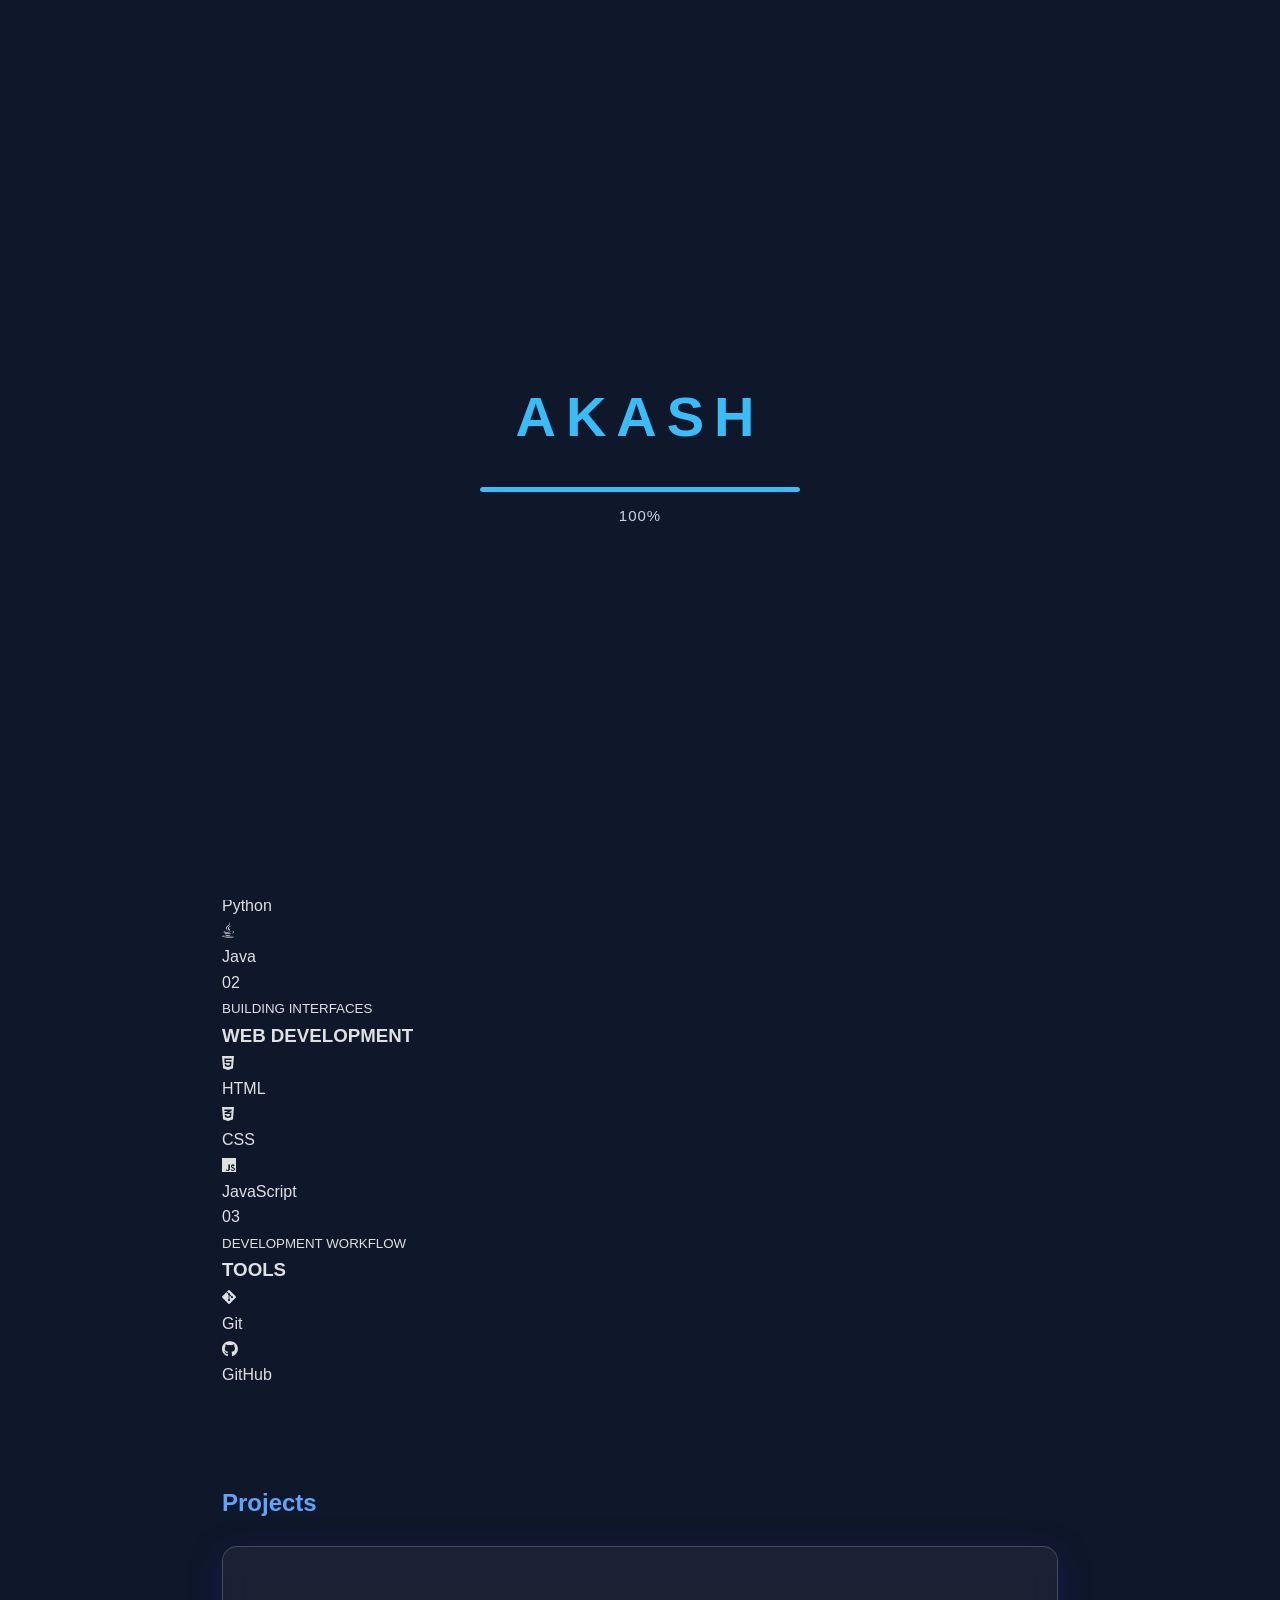
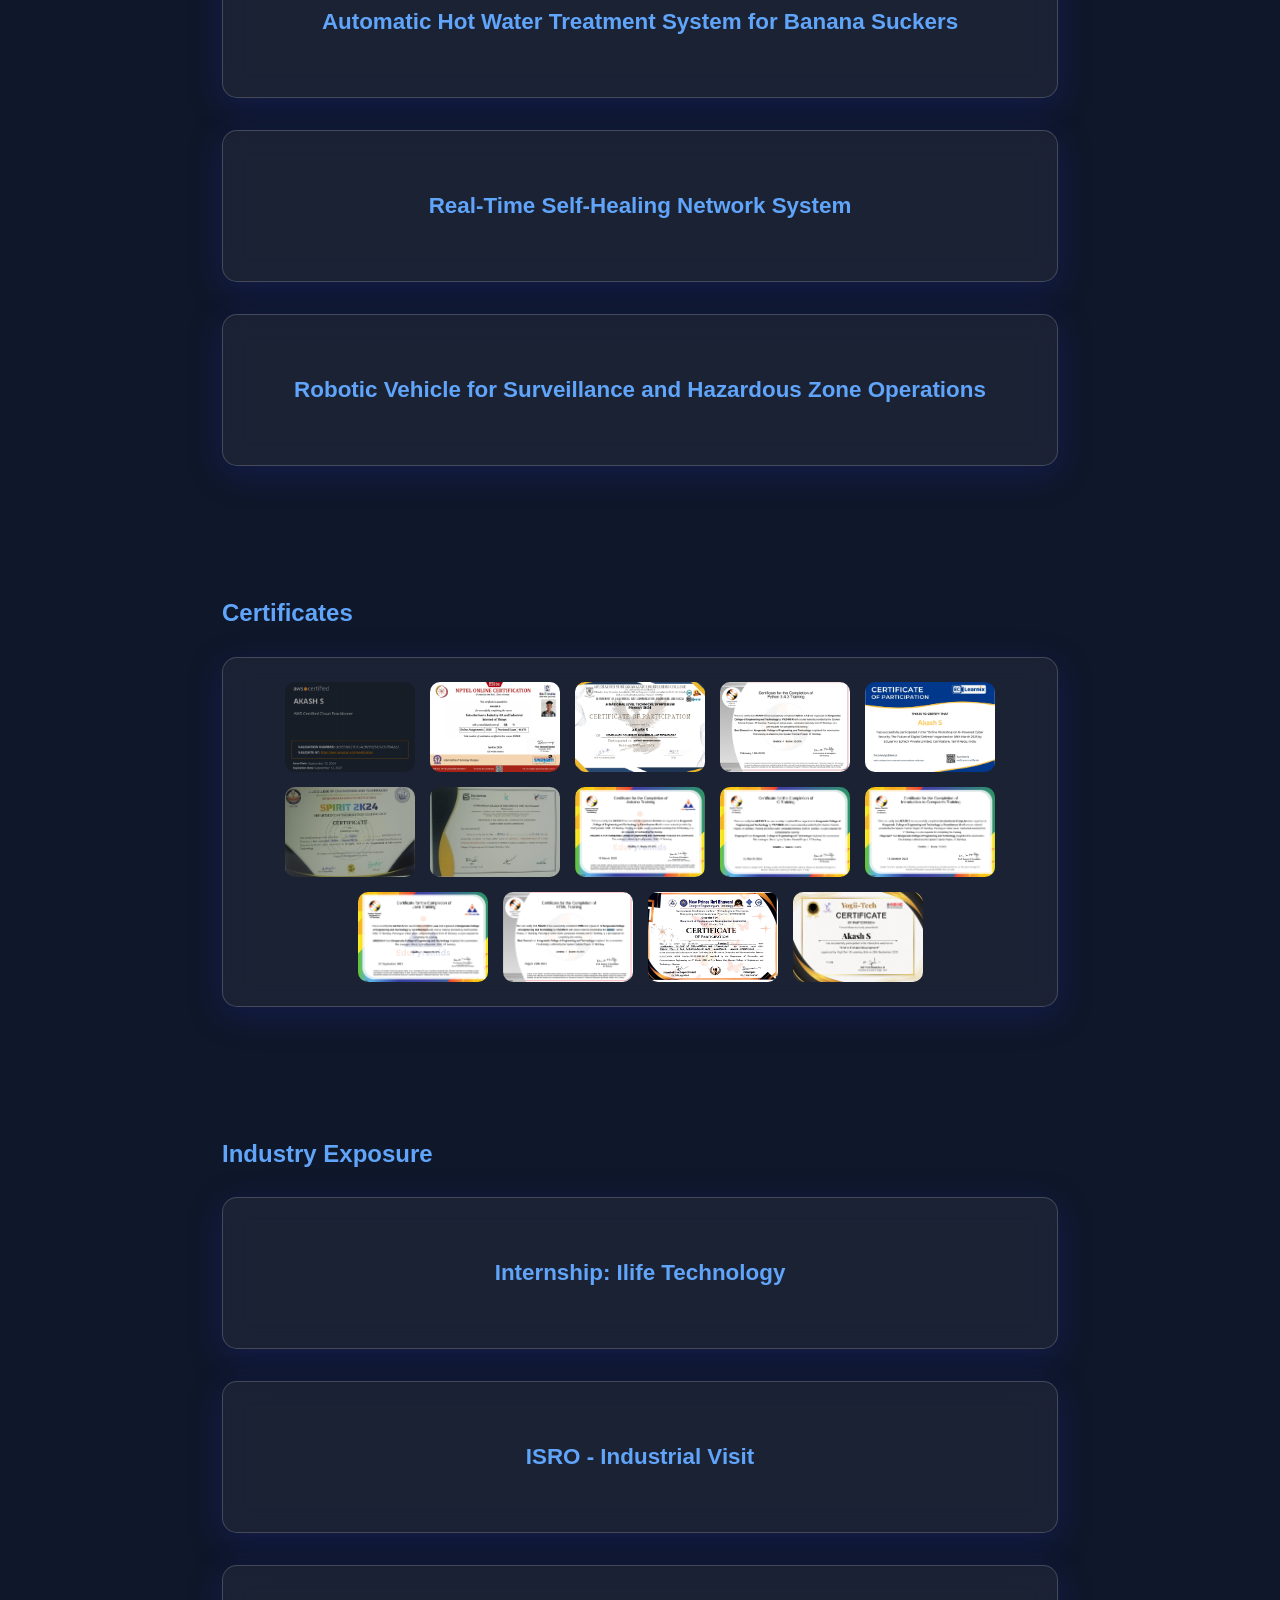
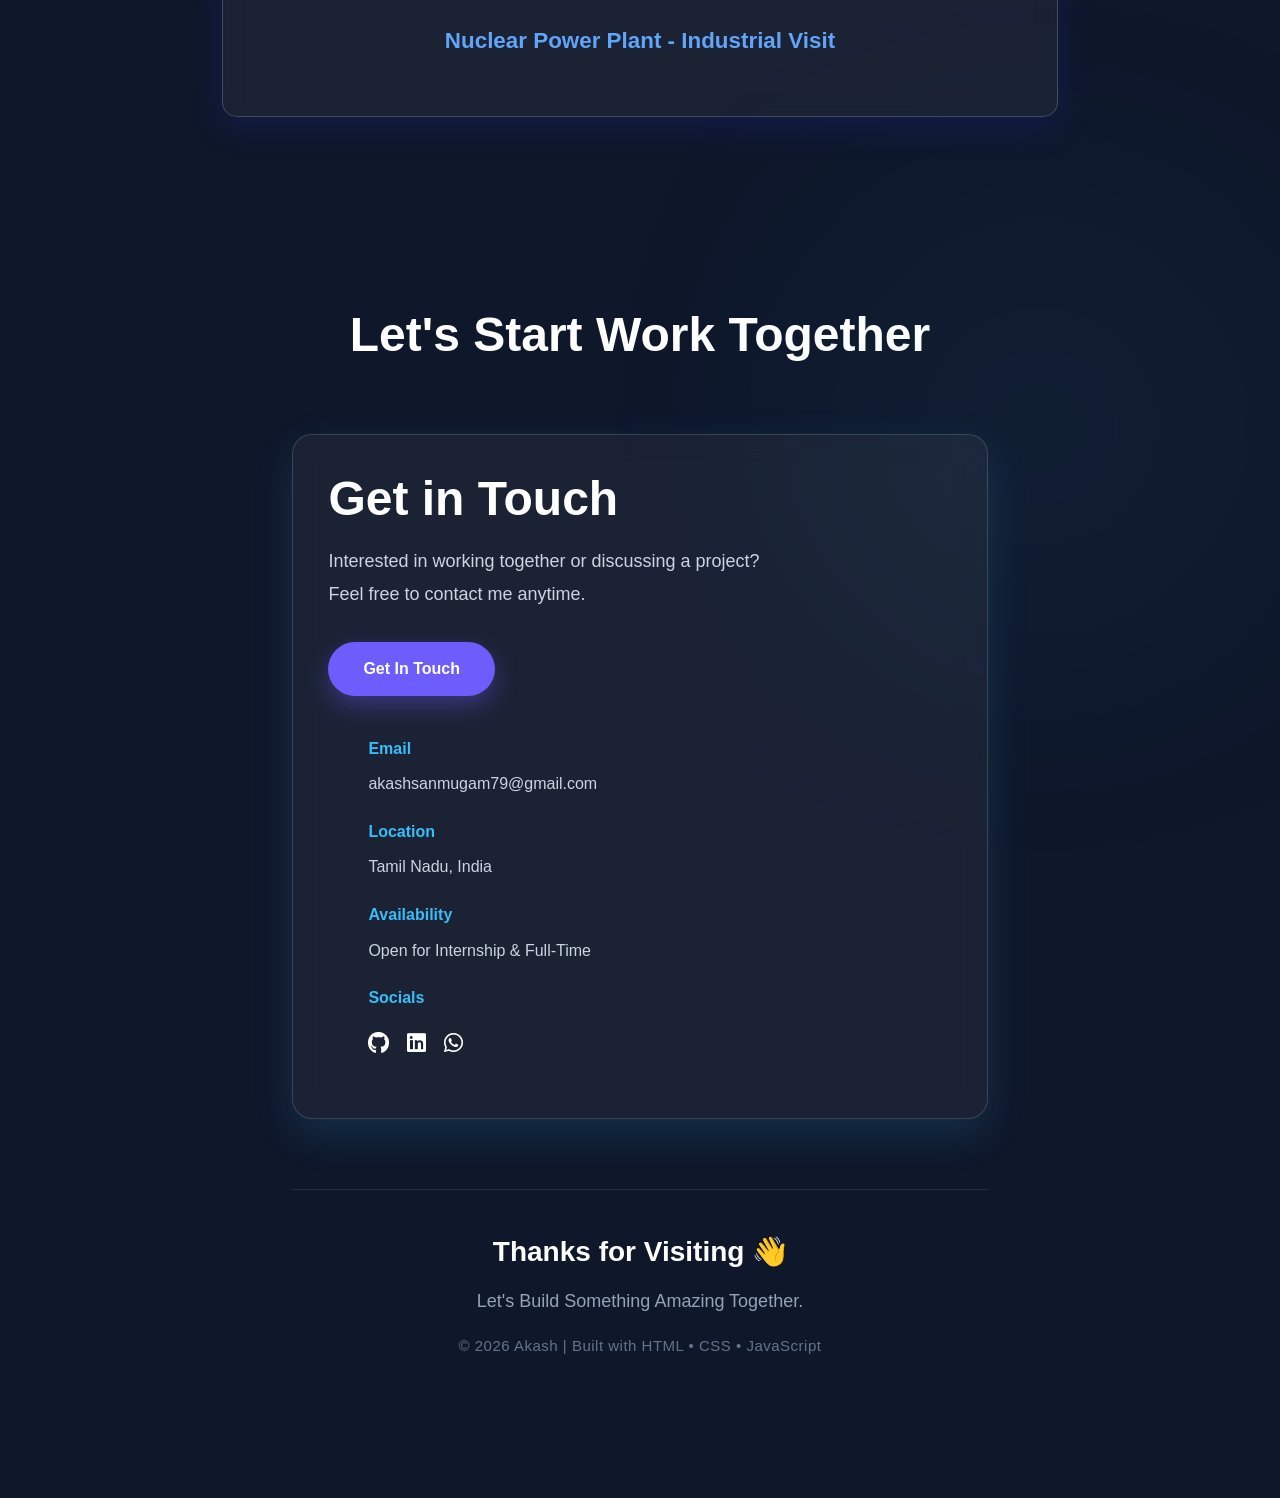
==== commit b55810cb: "Update index.html" ====
--- a/index.html
+++ b/index.html
@@ -91,50 +91,38 @@
  <!-- SKILLS -->
 <section id="skills">
 
-  <h2 data-aos="fade-up">My Tech Stack</h2>
-
-  <div class="command-center" data-aos="fade-up">
-
-    <!-- CENTER CORE -->
-    <div class="command-core">
-      <div class="core-ring"></div>
-
-      <span class="core-name">AKASH</span>
-      <small>DEVELOPER</small>
-
-      <div class="core-status">
-        <span></span> SYSTEM ACTIVE
-      </div>
-    </div>
-
+  <h2 data-aos="fade-up">My Skills</h2>
+
+  <div class="skill-path" data-aos="fade-up">
 
     <!-- PROGRAMMING -->
-    <div class="tech-zone programming-zone">
-
-      <div class="zone-heading">
-        <span class="zone-number">01</span>
-        <div>
-          <small>CORE SKILLS</small>
-          <h3>PROGRAMMING</h3>
-        </div>
-      </div>
-
-      <div class="tech-items">
-
-        <div class="tech-item">
-          <div class="tech-icon c-icon">C</div>
+    <div class="skill-stage">
+
+      <div class="stage-marker">
+        <span>01</span>
+      </div>
+
+      <div class="stage-title">
+        <small>CORE FOUNDATION</small>
+        <h3>PROGRAMMING</h3>
+      </div>
+
+      <div class="stage-skills">
+
+        <div class="path-skill">
+          <div class="path-icon c-icon">C</div>
           <span>C Programming</span>
         </div>
 
-        <div class="tech-item">
-          <div class="tech-icon">
+        <div class="path-skill">
+          <div class="path-icon">
             <i class="fa-brands fa-python"></i>
           </div>
           <span>Python</span>
         </div>
 
-        <div class="tech-item">
-          <div class="tech-icon">
+        <div class="path-skill">
+          <div class="path-icon">
             <i class="fa-brands fa-java"></i>
           </div>
           <span>Java</span>
@@ -146,34 +134,35 @@
 
 
     <!-- WEB DEVELOPMENT -->
-    <div class="tech-zone web-zone">
-
-      <div class="zone-heading">
-        <span class="zone-number">02</span>
-        <div>
-          <small>FRONT END</small>
-          <h3>WEB DEVELOPMENT</h3>
-        </div>
-      </div>
-
-      <div class="tech-items">
-
-        <div class="tech-item">
-          <div class="tech-icon">
+    <div class="skill-stage">
+
+      <div class="stage-marker">
+        <span>02</span>
+      </div>
+
+      <div class="stage-title">
+        <small>BUILDING INTERFACES</small>
+        <h3>WEB DEVELOPMENT</h3>
+      </div>
+
+      <div class="stage-skills">
+
+        <div class="path-skill">
+          <div class="path-icon">
             <i class="fa-brands fa-html5"></i>
           </div>
           <span>HTML</span>
         </div>
 
-        <div class="tech-item">
-          <div class="tech-icon">
+        <div class="path-skill">
+          <div class="path-icon">
             <i class="fa-brands fa-css3-alt"></i>
           </div>
           <span>CSS</span>
         </div>
 
-        <div class="tech-item">
-          <div class="tech-icon">
+        <div class="path-skill">
+          <div class="path-icon">
             <i class="fa-brands fa-js"></i>
           </div>
           <span>JavaScript</span>
@@ -185,27 +174,28 @@
 
 
     <!-- TOOLS -->
-    <div class="tech-zone tools-zone">
-
-      <div class="zone-heading">
-        <span class="zone-number">03</span>
-        <div>
-          <small>WORKFLOW</small>
-          <h3>DEVELOPER TOOLS</h3>
-        </div>
-      </div>
-
-      <div class="tech-items">
-
-        <div class="tech-item">
-          <div class="tech-icon">
+    <div class="skill-stage">
+
+      <div class="stage-marker">
+        <span>03</span>
+      </div>
+
+      <div class="stage-title">
+        <small>DEVELOPMENT WORKFLOW</small>
+        <h3>TOOLS</h3>
+      </div>
+
+      <div class="stage-skills">
+
+        <div class="path-skill">
+          <div class="path-icon">
             <i class="fa-brands fa-git-alt"></i>
           </div>
           <span>Git</span>
         </div>
 
-        <div class="tech-item">
-          <div class="tech-icon">
+        <div class="path-skill">
+          <div class="path-icon">
             <i class="fa-brands fa-github"></i>
           </div>
           <span>GitHub</span>
@@ -213,20 +203,6 @@
 
       </div>
 
-    </div>
-
-
-    <!-- CONNECTING LINES -->
-    <div class="command-line line-left"></div>
-    <div class="command-line line-right"></div>
-    <div class="command-line line-bottom"></div>
-
-
-    <!-- STATUS -->
-    <div class="stack-status">
-      <span class="status-light"></span>
-      TECH STACK INITIALIZED
-      <span class="status-count">08 SKILLS</span>
     </div>
 
   </div>
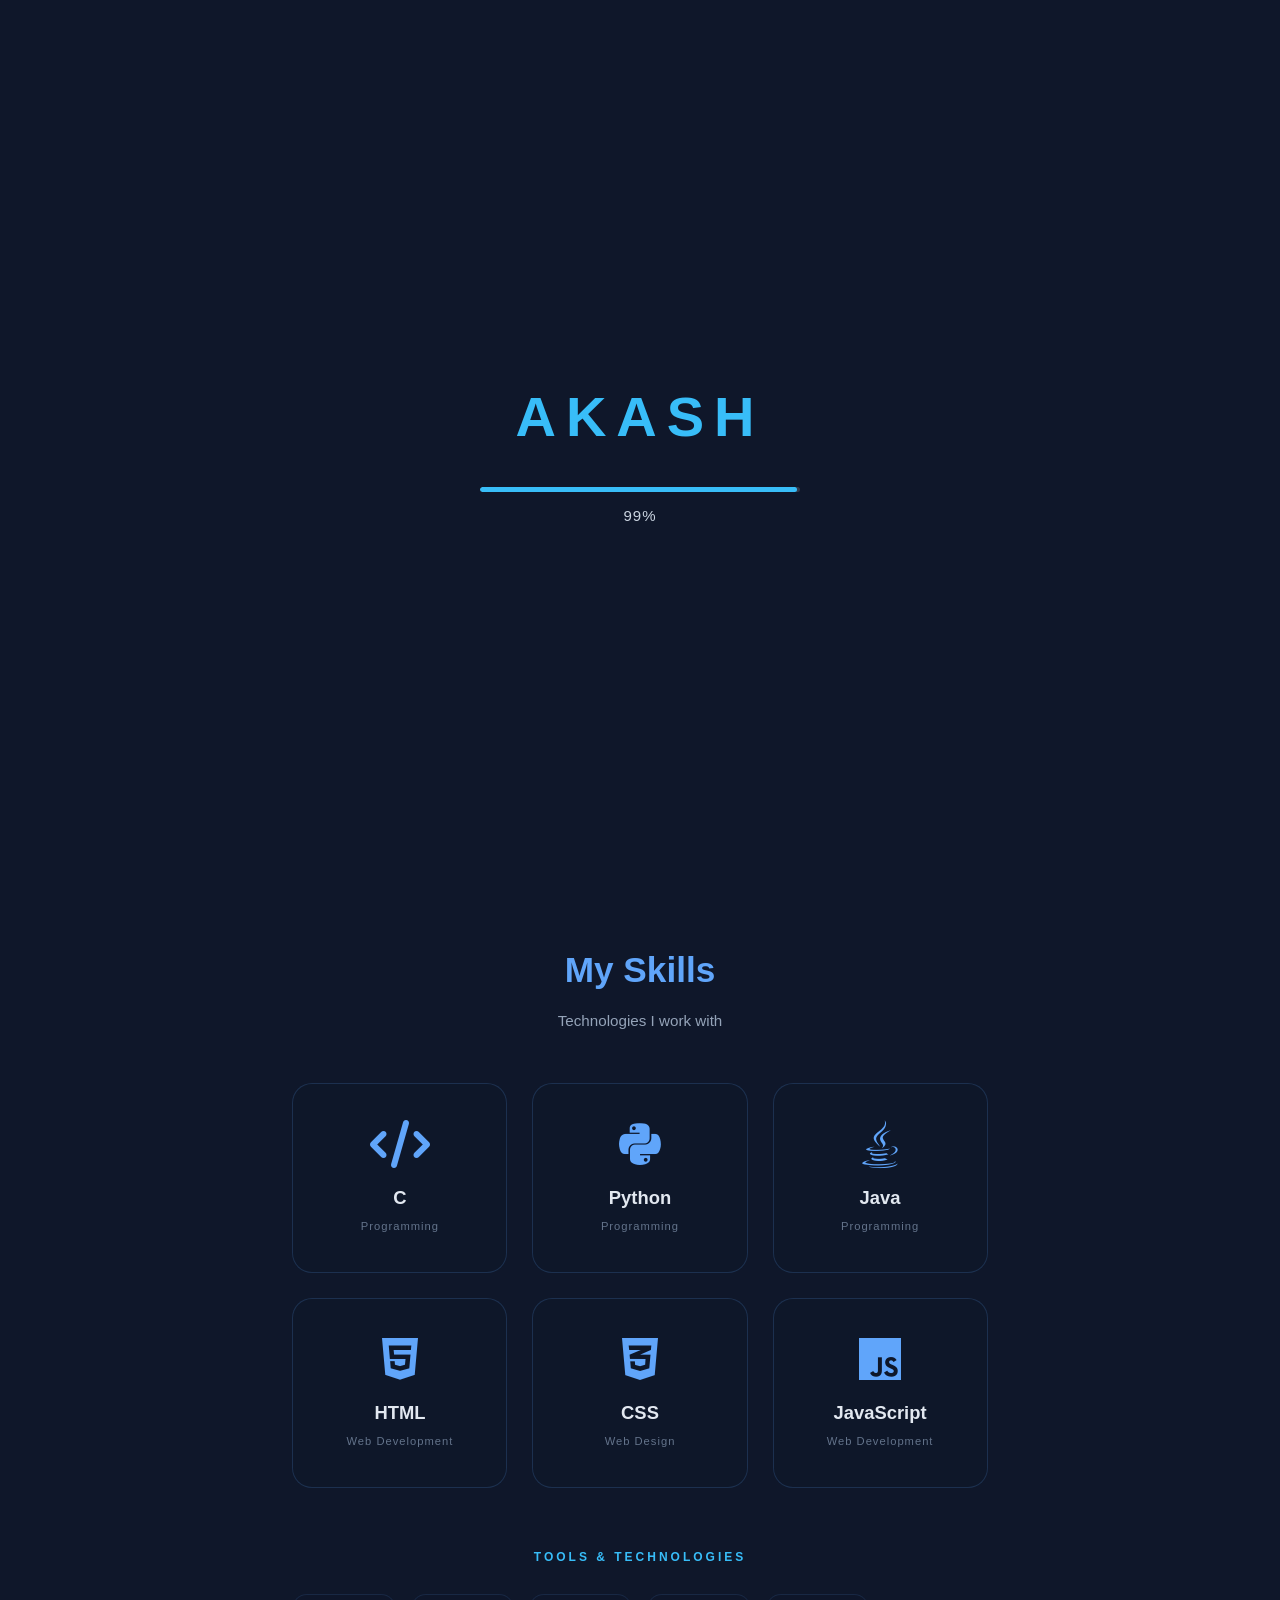
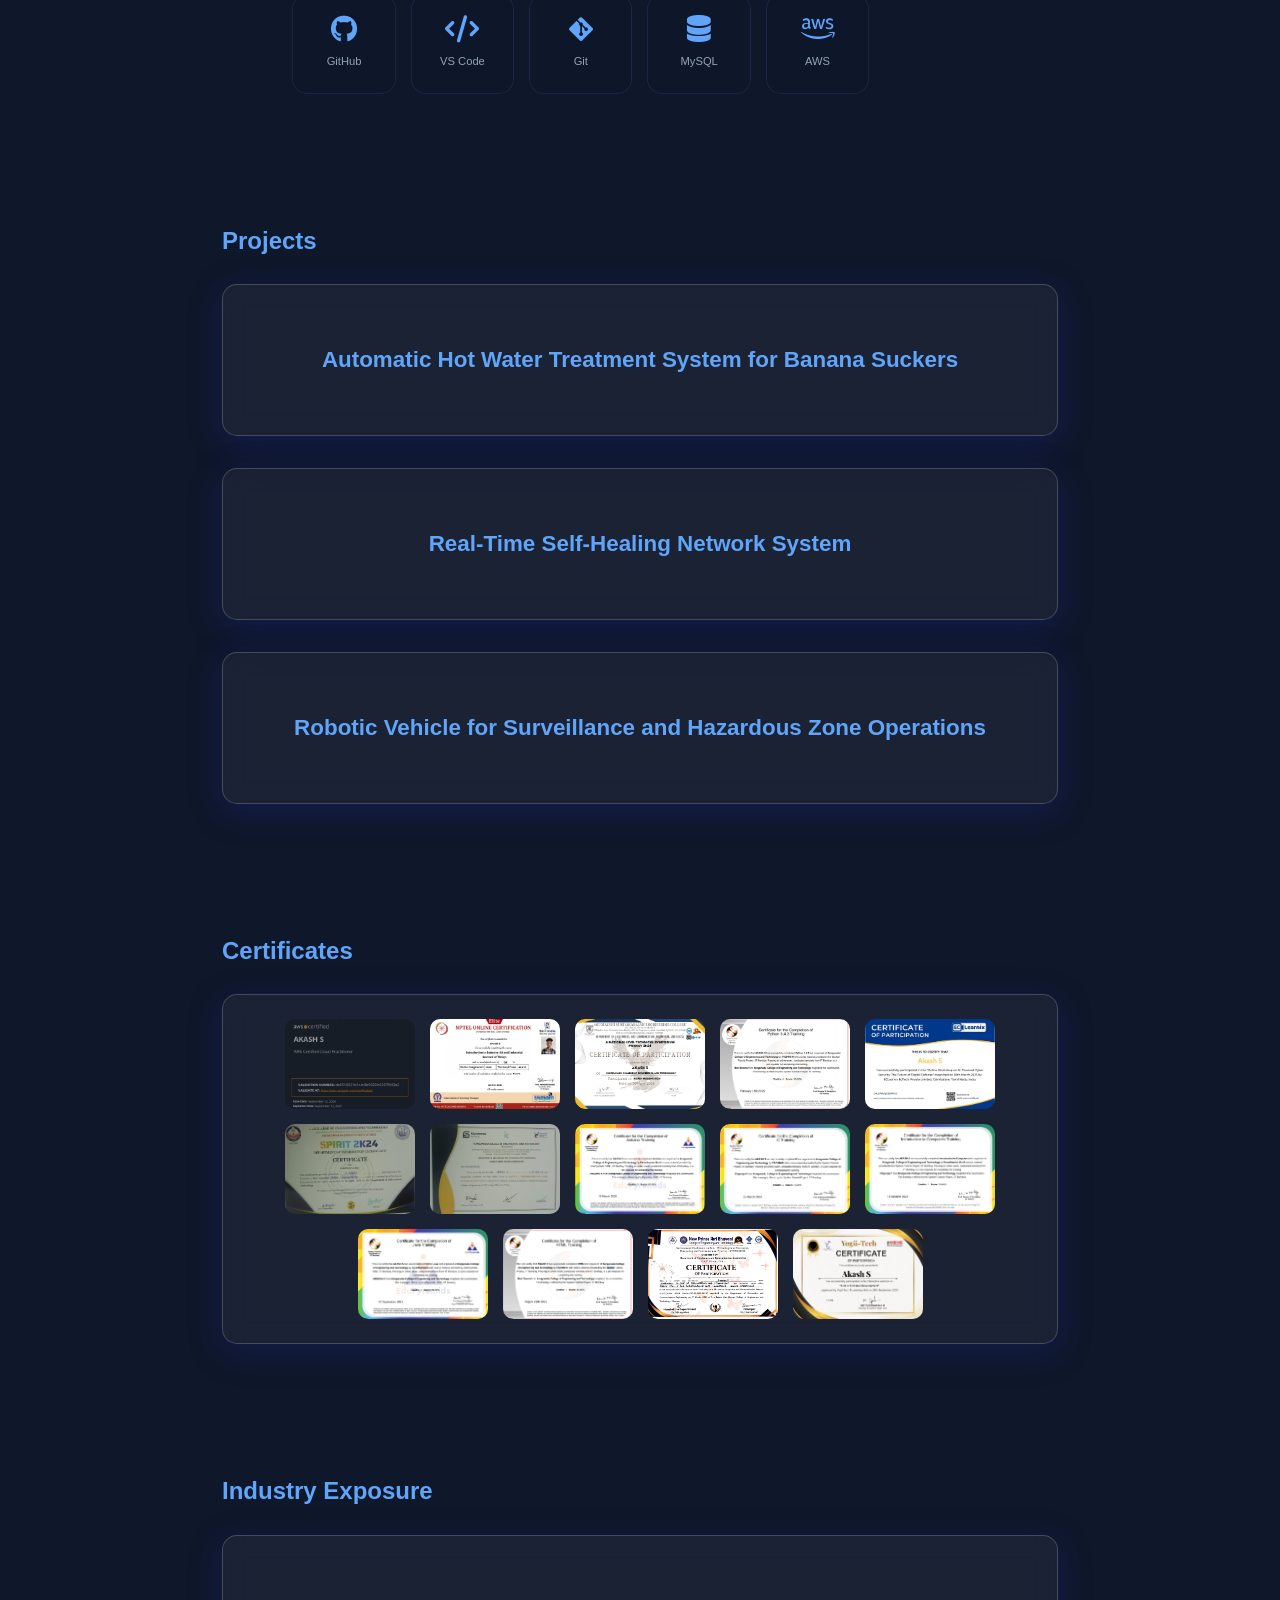
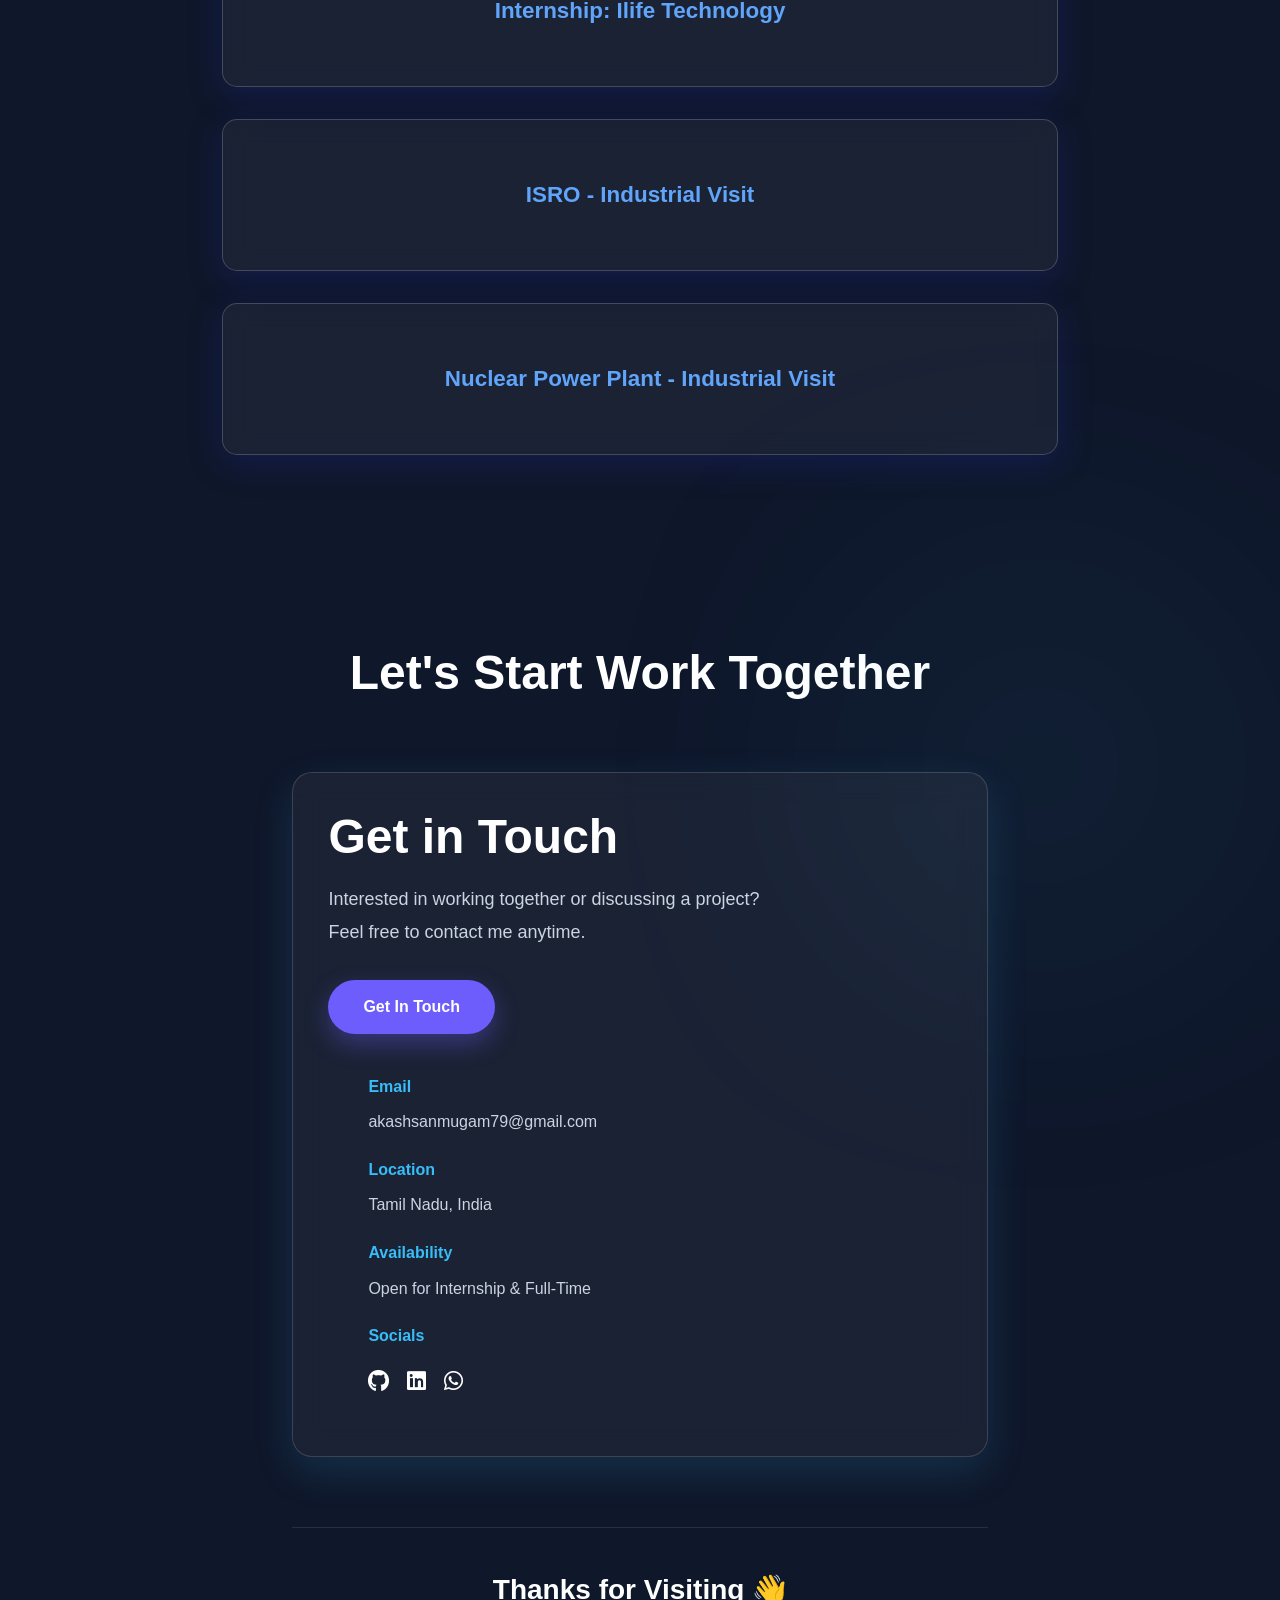
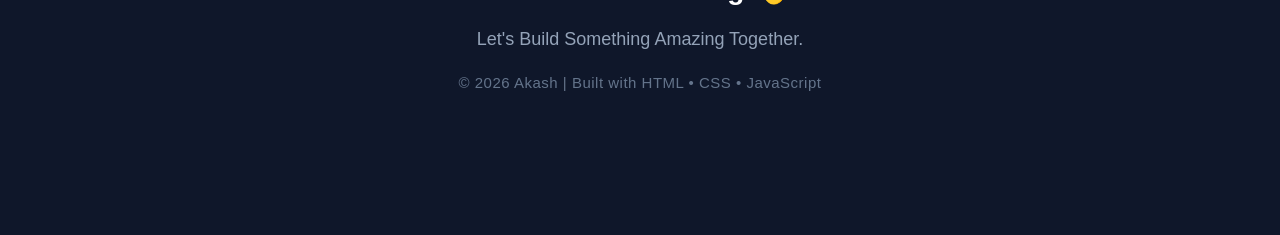
==== commit 38cf8c60: "Update index.html" ====
--- a/index.html
+++ b/index.html
@@ -59,150 +59,293 @@
 
   <!-- ================= ABOUT ================= -->
 
-  <section id="about" class="hero" data-aos="fade-up">
-
-    <img
-      src="assets/profile.jpg"
-      alt="Akash"
-    />
-
-    <h1>Hey, I'm Akash</h1>
-
-    <p class="hero-role">
-      ECE Graduate • Full Stack Developer • Problem Solver
+    <!-- =========================
+     CREATIVE HERO
+========================= -->
+
+<section id="home" class="creative-hero">
+
+  <!-- LEFT SIDE -->
+  <div class="hero-main" data-aos="fade-right">
+
+    <div class="hero-word">
+      <span>01</span>
+      BUILD.
+    </div>
+
+    <div class="hero-word break-word">
+      <span>02</span>
+      BREAK.
+    </div>
+
+    <div class="hero-word solve-word">
+      <span>03</span>
+      SOLVE.
+    </div>
+
+  </div>
+
+
+  <!-- RIGHT SIDE -->
+  <div class="hero-info" data-aos="fade-left">
+
+    <div class="hero-photo">
+      <div class="photo-line"></div>
+
+      <img src="assets/profile.jpg" alt="Akash S">
+    </div>
+
+    <div class="hero-name">
+      <span>AKASH S</span>
+      <h1>Full Stack Developer</h1>
+    </div>
+
+    <p class="hero-description">
+      ECE Graduate turning ideas into practical
+      digital solutions through code.
     </p>
 
-    <p>
-      A passionate developer ready to innovate and inspire.
-    </p>
-
-    <button
-      class="resume-btn"
-      onclick="window.open('assets/portfolio_cv.pdf')"
-    >
-      Download Resume
-    </button>
-
-  </section>
+    <!-- Technologies -->
+    <div class="hero-tech">
+      <span>Python</span>
+      <span>Java</span>
+      <span>JavaScript</span>
+      <span>Web</span>
+    </div>
+
+    <!-- Buttons -->
+    <div class="hero-actions">
+
+      <a href="#projects" class="creative-btn">
+        Explore Projects
+        <i class="fas fa-arrow-right"></i>
+      </a>
+
+      <a href="assets/portfolio_cv.pdf"
+         target="_blank"
+         class="resume-link">
+        Resume
+      </a>
+
+    </div>
+
+  </div>
+
+
+  <!-- STATUS -->
+  <div class="hero-status">
+    <span></span>
+    Open to Opportunities
+  </div>
+
+
+  <!-- SIDE LINE -->
+  <div class="hero-line"></div>
+
+</section>
 
 
   <!-- ================= SKILLS ================= -->
 
- <!-- SKILLS -->
-<section id="skills">
-
-  <h2 data-aos="fade-up">My Skills</h2>
-
-  <div class="skill-path" data-aos="fade-up">
-
-    <!-- PROGRAMMING -->
-    <div class="skill-stage">
-
-      <div class="stage-marker">
-        <span>01</span>
-      </div>
-
-      <div class="stage-title">
-        <small>CORE FOUNDATION</small>
-        <h3>PROGRAMMING</h3>
-      </div>
-
-      <div class="stage-skills">
-
-        <div class="path-skill">
-          <div class="path-icon c-icon">C</div>
-          <span>C Programming</span>
-        </div>
-
-        <div class="path-skill">
-          <div class="path-icon">
-            <i class="fa-brands fa-python"></i>
-          </div>
-          <span>Python</span>
-        </div>
-
-        <div class="path-skill">
-          <div class="path-icon">
-            <i class="fa-brands fa-java"></i>
-          </div>
-          <span>Java</span>
-        </div>
-
-      </div>
-
-    </div>
-
-
-    <!-- WEB DEVELOPMENT -->
-    <div class="skill-stage">
-
-      <div class="stage-marker">
-        <span>02</span>
-      </div>
-
-      <div class="stage-title">
-        <small>BUILDING INTERFACES</small>
-        <h3>WEB DEVELOPMENT</h3>
-      </div>
-
-      <div class="stage-skills">
-
-        <div class="path-skill">
-          <div class="path-icon">
-            <i class="fa-brands fa-html5"></i>
-          </div>
-          <span>HTML</span>
-        </div>
-
-        <div class="path-skill">
-          <div class="path-icon">
-            <i class="fa-brands fa-css3-alt"></i>
-          </div>
-          <span>CSS</span>
-        </div>
-
-        <div class="path-skill">
-          <div class="path-icon">
-            <i class="fa-brands fa-js"></i>
-          </div>
-          <span>JavaScript</span>
-        </div>
-
-      </div>
-
-    </div>
-
-
-    <!-- TOOLS -->
-    <div class="skill-stage">
-
-      <div class="stage-marker">
-        <span>03</span>
-      </div>
-
-      <div class="stage-title">
-        <small>DEVELOPMENT WORKFLOW</small>
-        <h3>TOOLS</h3>
-      </div>
-
-      <div class="stage-skills">
-
-        <div class="path-skill">
-          <div class="path-icon">
-            <i class="fa-brands fa-git-alt"></i>
-          </div>
-          <span>Git</span>
-        </div>
-
-        <div class="path-skill">
-          <div class="path-icon">
-            <i class="fa-brands fa-github"></i>
-          </div>
-          <span>GitHub</span>
-        </div>
-
-      </div>
-
+ <!-- =========================
+     SKILLS SECTION
+========================= -->
+
+<section id="skills" class="skills-section">
+
+  <div class="section-title" data-aos="fade-up">
+    <h2>My Skills</h2>
+    <p>Technologies I work with</p>
+  </div>
+
+
+  <!-- SKILLS -->
+
+  <div class="skills-grid" data-aos="fade-up">
+
+    <!-- C -->
+    <div class="skill-card">
+      <div class="skill-card-inner">
+
+        <div class="skill-front">
+          <i class="fas fa-code"></i>
+          <h3>C</h3>
+          <span>Programming</span>
+        </div>
+
+        <div class="skill-back">
+          <h3>C</h3>
+          <p>
+            Strong foundation in programming,
+            logic building and problem solving.
+          </p>
+          <span>Programming</span>
+        </div>
+
+      </div>
+    </div>
+
+
+    <!-- Python -->
+    <div class="skill-card">
+      <div class="skill-card-inner">
+
+        <div class="skill-front">
+          <i class="fab fa-python"></i>
+          <h3>Python</h3>
+          <span>Programming</span>
+        </div>
+
+        <div class="skill-back">
+          <h3>Python</h3>
+          <p>
+            Used for programming, automation,
+            problem solving and application development.
+          </p>
+          <span>Programming</span>
+        </div>
+
+      </div>
+    </div>
+
+
+    <!-- Java -->
+    <div class="skill-card">
+      <div class="skill-card-inner">
+
+        <div class="skill-front">
+          <i class="fab fa-java"></i>
+          <h3>Java</h3>
+          <span>Programming</span>
+        </div>
+
+        <div class="skill-back">
+          <h3>Java</h3>
+          <p>
+            Familiar with object-oriented programming,
+            logic building and application development.
+          </p>
+          <span>Programming</span>
+        </div>
+
+      </div>
+    </div>
+
+
+    <!-- HTML -->
+    <div class="skill-card">
+      <div class="skill-card-inner">
+
+        <div class="skill-front">
+          <i class="fab fa-html5"></i>
+          <h3>HTML</h3>
+          <span>Web Development</span>
+        </div>
+
+        <div class="skill-back">
+          <h3>HTML</h3>
+          <p>
+            Building structured, semantic and
+            responsive web page layouts.
+          </p>
+          <span>Frontend</span>
+        </div>
+
+      </div>
+    </div>
+
+
+    <!-- CSS -->
+    <div class="skill-card">
+      <div class="skill-card-inner">
+
+        <div class="skill-front">
+          <i class="fab fa-css3-alt"></i>
+          <h3>CSS</h3>
+          <span>Web Design</span>
+        </div>
+
+        <div class="skill-back">
+          <h3>CSS</h3>
+          <p>
+            Creating responsive layouts,
+            animations and modern user interfaces.
+          </p>
+          <span>Frontend</span>
+        </div>
+
+      </div>
+    </div>
+
+
+    <!-- JavaScript -->
+    <div class="skill-card">
+      <div class="skill-card-inner">
+
+        <div class="skill-front">
+          <i class="fab fa-js"></i>
+          <h3>JavaScript</h3>
+          <span>Web Development</span>
+        </div>
+
+        <div class="skill-back">
+          <h3>JavaScript</h3>
+          <p>
+            Adding interactivity, dynamic behaviour
+            and functionality to websites.
+          </p>
+          <span>Frontend</span>
+        </div>
+
+      </div>
+    </div>
+
+  </div>
+
+
+  <!-- =========================
+       TOOLS
+  ========================= -->
+
+  <div class="tools-title" data-aos="fade-up">
+    <span>TOOLS & TECHNOLOGIES</span>
+  </div>
+
+
+  <div class="tools-grid" data-aos="fade-up">
+
+    <!-- GitHub -->
+    <div class="tool-item">
+      <i class="fab fa-github"></i>
+      <span>GitHub</span>
+    </div>
+
+
+    <!-- VS Code -->
+    <div class="tool-item">
+      <i class="fas fa-code"></i>
+      <span>VS Code</span>
+    </div>
+
+
+    <!-- Git -->
+    <div class="tool-item">
+      <i class="fab fa-git-alt"></i>
+      <span>Git</span>
+    </div>
+
+
+    <!-- MySQL -->
+    <div class="tool-item">
+      <i class="fas fa-database"></i>
+      <span>MySQL</span>
+    </div>
+
+
+    <!-- AWS -->
+    <div class="tool-item">
+      <i class="fab fa-aws"></i>
+      <span>AWS</span>
     </div>
 
   </div>
--- a/style.css
+++ b/style.css
@@ -1047,75 +1047,86 @@
   }
 
 }
-/* =========================================
-   DEVELOPER COMMAND CENTER
-   ========================================= */
-
-.command-center {
+/* =========================
+   FLIP SKILL CARDS
+========================= */
+
+.skills-section {
+  padding: 80px 8%;
+}
+
+.skills-section .section-title {
+  text-align: center;
+  margin-bottom: 50px;
+}
+
+.skills-section .section-title h2 {
+  color: #60a5fa;
+  font-size: 2.2rem;
+  margin-bottom: 10px;
+}
+
+.skills-section .section-title p {
+  color: #94a3b8;
+  font-size: 0.95rem;
+}
+
+
+/* Skills Grid */
+
+.skills-grid {
+  max-width: 950px;
+  margin: auto;
+
+  display: grid;
+  grid-template-columns: repeat(3, 1fr);
+  gap: 25px;
+}
+
+
+/* Card */
+
+.skill-card {
+  height: 190px;
+  perspective: 1000px;
+  cursor: pointer;
+}
+
+.skill-card-inner {
+  width: 100%;
+  height: 100%;
+
   position: relative;
 
+  transform-style: preserve-3d;
+
+  transition: transform 0.7s ease;
+}
+
+
+/* Flip */
+
+.skill-card:hover .skill-card-inner {
+  transform: rotateY(180deg);
+}
+
+
+/* Front + Back */
+
+.skill-front,
+.skill-back {
+  position: absolute;
+
   width: 100%;
-  max-width: 1100px;
-  min-height: 620px;
-
-  margin: 45px auto 0;
-
-  padding: 50px;
-
-  overflow: hidden;
-
-  border: 1px solid rgba(56, 189, 248, 0.12);
-  border-radius: 24px;
-
-  background:
-    radial-gradient(
-      circle at center,
-      rgba(56, 189, 248, 0.07),
-      transparent 35%
-    ),
-    rgba(15, 23, 42, 0.35);
-}
-
-
-/* GRID */
-
-.command-center::before {
-  content: "";
-
-  position: absolute;
-  inset: 0;
-
-  background-image:
-    linear-gradient(
-      rgba(56, 189, 248, 0.025) 1px,
-      transparent 1px
-    ),
-    linear-gradient(
-      90deg,
-      rgba(56, 189, 248, 0.025) 1px,
-      transparent 1px
-    );
-
-  background-size: 32px 32px;
-
-  pointer-events: none;
-}
-
-
-/* =========================================
-   CENTER CORE
-   ========================================= */
-
-.command-core {
-  position: absolute;
-
-  left: 50%;
-  top: 48%;
-
-  transform: translate(-50%, -50%);
-
-  width: 180px;
-  height: 180px;
+  height: 100%;
+
+  backface-visibility: hidden;
+
+  border-radius: 20px;
+
+  border: 1px solid rgba(96, 165, 250, 0.18);
+
+  background: rgba(15, 23, 42, 0.65);
 
   display: flex;
   flex-direction: column;
@@ -1123,548 +1134,1386 @@
   align-items: center;
   justify-content: center;
 
-  border-radius: 50%;
-
-  background:
-    radial-gradient(
-      circle,
-      rgba(30, 41, 59, 0.98),
-      rgba(8, 15, 30, 0.98)
-    );
-
-  border: 1px solid rgba(56, 189, 248, 0.45);
-
+  text-align: center;
+
+  padding: 25px;
+
+  box-sizing: border-box;
+}
+
+
+/* Front */
+
+.skill-front i {
+  font-size: 3rem;
+  color: #60a5fa;
+  margin-bottom: 15px;
+
+  transition: 0.3s ease;
+}
+
+.skill-front h3 {
+  color: #e2e8f0;
+  font-size: 1.15rem;
+  margin: 0 0 6px;
+}
+
+.skill-front span {
+  color: #64748b;
+  font-size: 0.7rem;
+  letter-spacing: 1px;
+}
+
+
+/* Back */
+
+.skill-back {
+  transform: rotateY(180deg);
+
+  background: rgba(30, 41, 59, 0.9);
+
+  border-color: rgba(56, 189, 248, 0.4);
+}
+
+.skill-back h3 {
+  color: #38bdf8;
+  font-size: 1.2rem;
+  margin-bottom: 12px;
+}
+
+.skill-back p {
+  color: #cbd5e1;
+  font-size: 0.78rem;
+  line-height: 1.6;
+
+  max-width: 210px;
+
+  margin-bottom: 12px;
+}
+
+.skill-back span {
+  color: #60a5fa;
+
+  font-size: 0.65rem;
+
+  letter-spacing: 1.5px;
+
+  text-transform: uppercase;
+}
+
+
+/* Glow on hover */
+
+.skill-card:hover .skill-front,
+.skill-card:hover .skill-back {
   box-shadow:
-    0 0 35px rgba(56, 189, 248, 0.12),
-    inset 0 0 30px rgba(56, 189, 248, 0.05);
-
-  z-index: 10;
-}
-
-
-/* CORE RING */
-
-.core-ring {
-  position: absolute;
-
-  inset: -12px;
-
-  border: 1px dashed rgba(56, 189, 248, 0.25);
-
-  border-radius: 50%;
-
-  animation: coreRotate 15s linear infinite;
-}
-
-
-.core-ring::after {
-  content: "";
-
-  position: absolute;
-
-  width: 8px;
-  height: 8px;
-
-  top: 15px;
-  left: 50%;
-
-  border-radius: 50%;
-
-  background: #38bdf8;
+    0 0 25px rgba(56, 189, 248, 0.1);
+}
+
+
+/* =========================
+   MOBILE
+========================= */
+
+@media (max-width: 768px) {
+
+  .skills-section {
+    padding: 60px 5%;
+  }
+
+  .skills-section .section-title h2 {
+    font-size: 1.8rem;
+  }
+
+  .skills-grid {
+    grid-template-columns: repeat(2, 1fr);
+    gap: 15px;
+  }
+
+  .skill-card {
+    height: 170px;
+  }
+
+  .skill-front,
+  .skill-back {
+    border-radius: 16px;
+    padding: 18px;
+  }
+
+  .skill-front i {
+    font-size: 2.3rem;
+    margin-bottom: 12px;
+  }
+
+  .skill-front h3 {
+    font-size: 1rem;
+  }
+
+  .skill-back h3 {
+    font-size: 1rem;
+  }
+
+  .skill-back p {
+    font-size: 0.7rem;
+    line-height: 1.45;
+  }
+}
+
+
+/* Small phones */
+
+@media (max-width: 430px) {
+
+  .skills-grid {
+    gap: 12px;
+  }
+
+  .skill-card {
+    height: 155px;
+  }
+
+  .skill-front i {
+    font-size: 2rem;
+  }
+
+  .skill-front h3 {
+    font-size: 0.9rem;
+  }
+
+  .skill-front span {
+    font-size: 0.6rem;
+  }
+
+  .skill-back p {
+    font-size: 0.65rem;
+  }
+}/* =========================
+   TOOLS
+========================= */
+
+.tools-title {
+  text-align: center;
+  margin: 55px 0 25px;
+}
+
+.tools-title span {
+  color: #38bdf8;
+  font-size: 0.75rem;
+  font-weight: 700;
+  letter-spacing: 3px;
+}
+
+
+/* Tools Grid */
+
+.tools-grid {
+  max-width: 750px;
+  margin: auto;
+
+  display: grid;
+  grid-template-columns: repeat(6, 1fr);
+  gap: 15px;
+}
+
+
+/* Tool */
+
+.tool-item {
+  height: 100px;
+
+  display: flex;
+  flex-direction: column;
+  align-items: center;
+  justify-content: center;
+
+  gap: 10px;
+
+  border: 1px solid rgba(96, 165, 250, 0.12);
+  border-radius: 15px;
+
+  background: rgba(15, 23, 42, 0.45);
+
+  transition: 0.3s ease;
+
+  cursor: pointer;
+}
+
+.tool-item i {
+  font-size: 1.7rem;
+  color: #60a5fa;
+
+  transition: 0.3s ease;
+}
+
+.tool-item span {
+  color: #94a3b8;
+  font-size: 0.7rem;
+  transition: 0.3s ease;
+}
+
+
+/* Hover */
+
+.tool-item:hover {
+  transform: translateY(-5px);
+
+  border-color: rgba(56, 189, 248, 0.45);
+
+  background: rgba(30, 41, 59, 0.7);
 
   box-shadow:
-    0 0 15px #38bdf8;
-}
-
-
-/* CORE TEXT */
-
-.core-name {
+    0 8px 25px rgba(0, 0, 0, 0.2);
+}
+
+.tool-item:hover i {
   color: #38bdf8;
-
-  font-size: 1.4rem;
-  font-weight: 900;
-
-  letter-spacing: 4px;
-
-  text-shadow:
-    0 0 15px rgba(56, 189, 248, 0.7);
-}
-
-
-.command-core small {
-  margin-top: 6px;
-
-  color: #64748b;
-
-  font-size: 0.55rem;
-
-  letter-spacing: 2px;
-}
-
-
-.core-status {
-  margin-top: 15px;
+  transform: scale(1.15);
+}
+
+.tool-item:hover span {
+  color: #e2e8f0;
+}
+
+
+/* =========================
+   MOBILE TOOLS
+========================= */
+
+@media (max-width: 768px) {
+
+  .tools-title {
+    margin-top: 45px;
+  }
+
+  .tools-grid {
+    grid-template-columns: repeat(3, 1fr);
+    gap: 12px;
+  }
+
+  .tool-item {
+    height: 90px;
+  }
+
+  .tool-item i {
+    font-size: 1.5rem;
+  }
+
+  .tool-item span {
+    font-size: 0.65rem;
+  }
+}
+
+
+@media (max-width: 430px) {
+
+  .tools-grid {
+    grid-template-columns: repeat(3, 1fr);
+    gap: 10px;
+  }
+
+  .tool-item {
+    height: 82px;
+  }
+
+  .tool-item i {
+    font-size: 1.3rem;
+  }
+
+  .tool-item span {
+    font-size: 0.6rem;
+  }
+}
+
+/* =========================
+   SPLIT HERO SECTION
+========================= */
+
+.hero-section {
+  min-height: 88vh;
 
   display: flex;
   align-items: center;
-
-  gap: 6px;
-
-  color: #475569;
-
-  font-size: 0.48rem;
-
-  letter-spacing: 1px;
-}
-
-
-.core-status span {
-  width: 5px;
-  height: 5px;
-
-  border-radius: 50%;
-
-  background: #38bdf8;
-
-  box-shadow:
-    0 0 8px #38bdf8;
-}
-
-
-/* =========================================
-   TECH ZONES
-   ========================================= */
-
-.tech-zone {
-  position: absolute;
-
-  width: 300px;
-
-  padding: 20px;
-
-  border-left: 1px solid rgba(56, 189, 248, 0.2);
-
-  background:
-    linear-gradient(
-      90deg,
-      rgba(56, 189, 248, 0.035),
-      transparent
-    );
-
-  z-index: 5;
-
-  transition: 0.35s ease;
-}
-
-
-.tech-zone:hover {
-  border-left-color: rgba(56, 189, 248, 0.5);
-
-  background:
-    linear-gradient(
-      90deg,
-      rgba(56, 189, 248, 0.07),
-      transparent
-    );
-}
-
-
-/* POSITIONS */
-
-.programming-zone {
-  left: 45px;
-  top: 65px;
-}
-
-
-.web-zone {
-  right: 45px;
-  top: 65px;
-}
-
-
-.tools-zone {
-  left: 50%;
-  bottom: 55px;
-
-  transform: translateX(-50%);
-
-  width: 380px;
-}
-
-
-/* =========================================
-   ZONE HEADING
-   ========================================= */
-
-.zone-heading {
+  justify-content: space-between;
+
+  gap: 80px;
+
+  padding: 70px 8%;
+
+  position: relative;
+  overflow: hidden;
+}
+
+
+/* =========================
+   LEFT CONTENT
+========================= */
+
+.hero-content {
+  flex: 1;
+  max-width: 600px;
+}
+
+.hero-small-text {
+  color: #38bdf8;
+
+  font-size: 0.8rem;
+  font-weight: 700;
+
+  letter-spacing: 4px;
+}
+
+.hero-content h1 {
+  font-size: 4.5rem;
+
+  line-height: 1;
+
+  margin: 12px 0;
+
+  color: #e2e8f0;
+
+  letter-spacing: -2px;
+}
+
+.hero-content h2 {
+  font-size: 1.6rem;
+
+  font-weight: 500;
+
+  color: #60a5fa;
+
+  margin-bottom: 22px;
+}
+
+.hero-content p {
+  max-width: 520px;
+
+  color: #94a3b8;
+
+  font-size: 0.95rem;
+
+  line-height: 1.8;
+
+  margin-bottom: 30px;
+}
+
+
+/* =========================
+   BUTTONS
+========================= */
+
+.hero-buttons {
   display: flex;
-
-  align-items: center;
-
-  gap: 12px;
-
-  margin-bottom: 20px;
-}
-
-
-.zone-number {
-  color: rgba(56, 189, 248, 0.5);
-
-  font-family: monospace;
-
-  font-size: 0.65rem;
-}
-
-
-.zone-heading small {
-  color: #475569;
-
-  font-size: 0.5rem;
-
-  letter-spacing: 2px;
-}
-
-
-.zone-heading h3 {
-  margin: 3px 0 0;
-
-  color: #94a3b8;
-
-  font-size: 0.75rem;
-
-  letter-spacing: 1px;
-}
-
-
-/* =========================================
-   TECH ITEMS
-   ========================================= */
-
-.tech-items {
-  display: flex;
-
-  align-items: center;
-
-  gap: 25px;
-}
-
-
-.tech-item {
-  display: flex;
-
-  flex-direction: column;
-
-  align-items: center;
-
-  gap: 8px;
-
-  cursor: pointer;
-}
-
-
-.tech-icon {
-  width: 58px;
-  height: 58px;
-
-  display: flex;
+  gap: 15px;
+
+  margin-bottom: 35px;
+}
+
+.hero-btn {
+  display: inline-flex;
 
   align-items: center;
   justify-content: center;
 
-  border-radius: 12px;
-
-  background:
-    rgba(15, 23, 42, 0.8);
-
-  border: 1px solid rgba(56, 189, 248, 0.16);
-
+  padding: 12px 22px;
+
+  border-radius: 25px;
+
+  text-decoration: none;
+
+  font-size: 0.8rem;
+  font-weight: 700;
+
+  transition: 0.3s ease;
+}
+
+.primary-btn {
+  color: #0f172a;
+
+  background: #38bdf8;
+
+  border: 1px solid #38bdf8;
+}
+
+.primary-btn:hover {
+  transform: translateY(-3px);
+
+  box-shadow:
+    0 8px 25px rgba(56, 189, 248, 0.25);
+}
+
+.secondary-btn {
+  color: #60a5fa;
+
+  background: transparent;
+
+  border: 1px solid rgba(96, 165, 250, 0.5);
+}
+
+.secondary-btn:hover {
+  color: #e0f2fe;
+
+  border-color: #38bdf8;
+
+  transform: translateY(-3px);
+}
+
+
+/* =========================
+   SKILL TAGS
+========================= */
+
+.hero-skills {
+  display: flex;
+
+  flex-wrap: wrap;
+
+  gap: 8px;
+}
+
+.hero-skills span {
+  padding: 6px 12px;
+
+  border-radius: 15px;
+
+  border: 1px solid rgba(96, 165, 250, 0.15);
+
+  color: #64748b;
+
+  font-size: 0.65rem;
+
+  background: rgba(15, 23, 42, 0.4);
+
+  transition: 0.3s ease;
+}
+
+.hero-skills span:hover {
   color: #38bdf8;
 
-  font-size: 1.55rem;
-
-  transition: 0.35s ease;
-}
-
-
-.c-icon {
-  font-size: 1.7rem;
-
-  font-weight: 900;
-}
-
-
-.tech-item span {
+  border-color: rgba(56, 189, 248, 0.4);
+}
+
+
+/* =========================
+   RIGHT VISUAL
+========================= */
+
+.hero-visual {
+  width: 400px;
+  height: 480px;
+
+  position: relative;
+
+  display: flex;
+
+  align-items: center;
+  justify-content: center;
+}
+
+
+/* Profile Frame */
+
+.hero-image-frame {
+  width: 300px;
+  height: 380px;
+
+  position: relative;
+
+  border: 1px solid rgba(56, 189, 248, 0.5);
+
+  padding: 10px;
+
+  background: rgba(15, 23, 42, 0.5);
+
+  transform: rotate(3deg);
+
+  transition: 0.5s ease;
+
+  box-shadow:
+    0 0 40px rgba(56, 189, 248, 0.08);
+}
+
+.hero-image-frame::before {
+  content: "";
+
+  position: absolute;
+
+  inset: -10px;
+
+  border: 1px solid rgba(96, 165, 250, 0.12);
+
+  z-index: -1;
+
+  transform: rotate(-6deg);
+}
+
+.hero-image-frame img {
+  width: 100%;
+  height: 100%;
+
+  object-fit: cover;
+
+  display: block;
+
+  filter: saturate(0.9);
+}
+
+.hero-visual:hover .hero-image-frame {
+  transform: rotate(0deg) translateY(-5px);
+
+  box-shadow:
+    0 0 50px rgba(56, 189, 248, 0.15);
+}
+
+
+/* =========================
+   FLOATING TAGS
+========================= */
+
+.hero-tag {
+  position: absolute;
+
+  padding: 8px 15px;
+
+  border: 1px solid rgba(56, 189, 248, 0.35);
+
+  border-radius: 20px;
+
+  background: rgba(15, 23, 42, 0.8);
+
+  backdrop-filter: blur(8px);
+
+  color: #60a5fa;
+
+  font-size: 0.65rem;
+
+  font-weight: 700;
+
+  letter-spacing: 2px;
+
+  animation: floatTag 3s ease-in-out infinite;
+}
+
+.tag-one {
+  top: 70px;
+  left: 5px;
+}
+
+.tag-two {
+  top: 200px;
+  right: 0;
+
+  animation-delay: 1s;
+}
+
+.tag-three {
+  bottom: 90px;
+  left: 20px;
+
+  animation-delay: 2s;
+}
+
+@keyframes floatTag {
+
+  0%,
+  100% {
+    transform: translateY(0);
+  }
+
+  50% {
+    transform: translateY(-8px);
+  }
+}
+
+
+/* =========================
+   AVAILABILITY
+========================= */
+
+.availability {
+  position: absolute;
+
+  bottom: 20px;
+  right: 15px;
+
+  display: flex;
+
+  align-items: center;
+
+  gap: 8px;
+
+  padding: 8px 14px;
+
+  border-radius: 20px;
+
+  background: rgba(15, 23, 42, 0.85);
+
+  border: 1px solid rgba(96, 165, 250, 0.15);
+
+  color: #94a3b8;
+
+  font-size: 0.65rem;
+}
+
+.status-dot {
+  width: 7px;
+  height: 7px;
+
+  border-radius: 50%;
+
+  background: #22c55e;
+
+  box-shadow:
+    0 0 10px rgba(34, 197, 94, 0.6);
+}
+
+
+/* =========================
+   MOBILE
+========================= */
+
+@media (max-width: 768px) {
+
+  .hero-section {
+    min-height: auto;
+
+    flex-direction: column;
+
+    text-align: center;
+
+    gap: 40px;
+
+    padding: 70px 5% 60px;
+  }
+
+  .hero-content {
+    max-width: 100%;
+  }
+
+  .hero-content h1 {
+    font-size: 3rem;
+  }
+
+  .hero-content h2 {
+    font-size: 1.25rem;
+  }
+
+  .hero-content p {
+    font-size: 0.85rem;
+
+    margin-left: auto;
+    margin-right: auto;
+  }
+
+  .hero-buttons {
+    justify-content: center;
+
+    flex-wrap: wrap;
+  }
+
+  .hero-skills {
+    justify-content: center;
+  }
+
+  .hero-visual {
+    width: 100%;
+
+    height: 390px;
+  }
+
+  .hero-image-frame {
+    width: 240px;
+    height: 310px;
+  }
+
+  .tag-one {
+    left: 5%;
+    top: 45px;
+  }
+
+  .tag-two {
+    right: 3%;
+    top: 160px;
+  }
+
+  .tag-three {
+    left: 8%;
+    bottom: 55px;
+  }
+
+  .availability {
+    bottom: 5px;
+    right: 50%;
+
+    transform: translateX(50%);
+    white-space: nowrap;
+  }
+}
+
+/* =========================
+   CREATIVE HERO
+   BUILD • BREAK • SOLVE
+========================= */
+
+.creative-hero {
+  min-height: 88vh;
+
+  padding: 70px 9%;
+
+  display: flex;
+  align-items: center;
+  justify-content: space-between;
+
+  position: relative;
+
+  overflow: hidden;
+}
+
+
+/* =========================
+   LEFT WORDS
+========================= */
+
+.hero-main {
+  position: relative;
+
+  display: flex;
+  flex-direction: column;
+
+  gap: 2px;
+
+  z-index: 2;
+}
+
+.hero-word {
+  position: relative;
+
+  font-size: clamp(4rem, 8vw, 7.5rem);
+
+  font-weight: 800;
+
+  line-height: 0.95;
+
+  letter-spacing: -4px;
+
+  color: #e2e8f0;
+
+  transition: 0.4s ease;
+}
+
+.hero-word span {
+  display: inline-block;
+
+  width: 38px;
+
+  vertical-align: top;
+
+  margin-top: 12px;
+
+  font-size: 0.65rem;
+
+  font-weight: 600;
+
+  letter-spacing: 1px;
+
+  color: #475569;
+}
+
+
+/* Break */
+
+.break-word {
   color: #64748b;
 
-  font-size: 0.58rem;
-
-  white-space: nowrap;
+  transform: translateX(35px);
+}
+
+
+/* Solve */
+
+.solve-word {
+  color: #38bdf8;
+
+  transform: translateX(70px);
+
+  text-shadow:
+    0 0 30px rgba(56, 189, 248, 0.12);
+}
+
+
+/* Hover */
+
+.hero-main:hover .hero-word {
+  transform: translateX(0);
+}
+
+.hero-main:hover .solve-word {
+  color: #60a5fa;
+}
+
+
+/* =========================
+   RIGHT INFORMATION
+========================= */
+
+.hero-info {
+  width: 360px;
+
+  position: relative;
+
+  z-index: 3;
+}
+
+
+/* =========================
+   PHOTO
+========================= */
+
+.hero-photo {
+  width: 210px;
+  height: 260px;
+
+  margin-bottom: 25px;
+
+  position: relative;
+
+  border: 1px solid rgba(56, 189, 248, 0.5);
+
+  padding: 7px;
+
+  transform: rotate(2deg);
+
+  transition: 0.4s ease;
+}
+
+.hero-photo img {
+  width: 100%;
+  height: 100%;
+
+  object-fit: cover;
+
+  display: block;
+
+  filter: saturate(0.85);
+}
+
+.hero-photo:hover {
+  transform: rotate(0deg) translateY(-5px);
+
+  box-shadow:
+    0 0 35px rgba(56, 189, 248, 0.12);
+}
+
+
+/* Small line */
+
+.photo-line {
+  position: absolute;
+
+  width: 55px;
+  height: 1px;
+
+  background: #38bdf8;
+
+  top: -12px;
+  left: -20px;
+}
+
+
+/* =========================
+   NAME
+========================= */
+
+.hero-name span {
+  font-size: 0.7rem;
+
+  letter-spacing: 4px;
+
+  color: #38bdf8;
+
+  font-weight: 700;
+}
+
+.hero-name h1 {
+  margin: 7px 0 15px;
+
+  font-size: 1.8rem;
+
+  font-weight: 600;
+
+  color: #e2e8f0;
+}
+
+
+/* =========================
+   DESCRIPTION
+========================= */
+
+.hero-description {
+  color: #94a3b8;
+
+  font-size: 0.85rem;
+
+  line-height: 1.7;
+
+  max-width: 330px;
+
+  margin-bottom: 20px;
+}
+
+
+/* =========================
+   TECHNOLOGIES
+========================= */
+
+.hero-tech {
+  display: flex;
+
+  flex-wrap: wrap;
+
+  gap: 7px;
+
+  margin-bottom: 25px;
+}
+
+.hero-tech span {
+  padding: 5px 10px;
+
+  border: 1px solid rgba(96, 165, 250, 0.18);
+
+  border-radius: 15px;
+
+  color: #64748b;
+
+  background: rgba(15, 23, 42, 0.4);
+
+  font-size: 0.6rem;
 
   transition: 0.3s ease;
 }
 
-
-/* HOVER */
-
-.tech-item:hover .tech-icon {
-  transform:
-    translateY(-7px)
-    scale(1.08);
-
-  color: #7dd3fc;
+.hero-tech span:hover {
+  color: #38bdf8;
 
   border-color: #38bdf8;
+}
+
+
+/* =========================
+   ACTIONS
+========================= */
+
+.hero-actions {
+  display: flex;
+
+  align-items: center;
+
+  gap: 18px;
+}
+
+.creative-btn {
+  display: inline-flex;
+
+  align-items: center;
+
+  gap: 10px;
+
+  padding: 11px 17px;
+
+  text-decoration: none;
+
+  color: #0f172a;
+
+  background: #38bdf8;
+
+  border-radius: 25px;
+
+  font-size: 0.7rem;
+
+  font-weight: 700;
+
+  transition: 0.3s ease;
+}
+
+.creative-btn:hover {
+  transform: translateY(-3px);
 
   box-shadow:
-    0 0 25px rgba(56, 189, 248, 0.15);
-}
-
-
-.tech-item:hover span {
-  color: #e0f2fe;
-}
-
-
-/* =========================================
-   CONNECTING LINES
-   ========================================= */
-
-.command-line {
+    0 8px 25px rgba(56, 189, 248, 0.2);
+}
+
+.creative-btn i {
+  font-size: 0.65rem;
+}
+
+.resume-link {
+  color: #94a3b8;
+
+  text-decoration: none;
+
+  font-size: 0.7rem;
+
+  border-bottom: 1px solid #475569;
+
+  padding-bottom: 3px;
+
+  transition: 0.3s ease;
+}
+
+.resume-link:hover {
+  color: #38bdf8;
+
+  border-color: #38bdf8;
+}
+
+
+/* =========================
+   STATUS
+========================= */
+
+.hero-status {
   position: absolute;
 
-  height: 1px;
-
-  background:
-    linear-gradient(
-      90deg,
-      transparent,
-      rgba(56, 189, 248, 0.3),
-      transparent
-    );
-
-  z-index: 2;
-}
-
-
-.line-left {
+  right: 9%;
+
+  bottom: 45px;
+
+  display: flex;
+
+  align-items: center;
+
+  gap: 8px;
+
+  color: #64748b;
+
+  font-size: 0.6rem;
+
+  letter-spacing: 1px;
+}
+
+.hero-status span {
+  width: 7px;
+  height: 7px;
+
+  border-radius: 50%;
+
+  background: #22c55e;
+
+  box-shadow:
+    0 0 10px rgba(34, 197, 94, 0.6);
+}
+
+
+/* =========================
+   DECORATIVE LINE
+========================= */
+
+.hero-line {
+  position: absolute;
+
+  left: 50%;
+
+  top: 15%;
+
+  width: 1px;
+
+  height: 70%;
+
+  background: linear-gradient(
+    transparent,
+    rgba(56, 189, 248, 0.25),
+    transparent
+  );
+}
+
+
+/* =========================
+   MOBILE
+========================= */
+
+@media (max-width: 768px) {
+
+  .creative-hero {
+    min-height: 85vh;
+
+    padding: 50px 5%;
+
+    gap: 25px;
+  }
+
+  .hero-main {
+    width: 48%;
+  }
+
+  .hero-word {
+    font-size: clamp(2.7rem, 10vw, 4rem);
+
+    letter-spacing: -2px;
+  }
+
+  .hero-word span {
+    width: 22px;
+
+    font-size: 0.45rem;
+
+    margin-top: 6px;
+  }
+
+  .break-word {
+    transform: translateX(15px);
+  }
+
+  .solve-word {
+    transform: translateX(30px);
+  }
+
+  .hero-info {
+    width: 48%;
+  }
+
+  .hero-photo {
+    width: 145px;
+    height: 190px;
+
+    margin-bottom: 18px;
+  }
+
+  .hero-name span {
+    font-size: 0.5rem;
+
+    letter-spacing: 2px;
+  }
+
+  .hero-name h1 {
+    font-size: 1.05rem;
+
+    margin: 5px 0 10px;
+  }
+
+  .hero-description {
+    font-size: 0.65rem;
+
+    line-height: 1.5;
+
+    margin-bottom: 13px;
+  }
+
+  .hero-tech {
+    gap: 4px;
+
+    margin-bottom: 15px;
+  }
+
+  .hero-tech span {
+    padding: 4px 6px;
+
+    font-size: 0.45rem;
+  }
+
+  .hero-actions {
+    flex-direction: column;
+
+    align-items: flex-start;
+
+    gap: 8px;
+  }
+
+  .creative-btn {
+    padding: 8px 11px;
+
+    font-size: 0.55rem;
+  }
+
+  .resume-link {
+    font-size: 0.55rem;
+  }
+
+  .hero-status {
+    right: 5%;
+
+    bottom: 20px;
+
+    font-size: 0.48rem;
+  }
+
+  .hero-line {
+    left: 50%;
+
+    top: 12%;
+
+    height: 76%;
+  }
+}
+
+
+/* =========================
+   SMALL PHONES
+========================= */
+
+@media (max-width: 430px) {
+
+  .creative-hero {
+    padding: 40px 4%;
+
+    gap: 15px;
+  }
+
+  .hero-word {
+    font-size: 2.45rem;
+  }
+
+  .hero-photo {
+    width: 125px;
+    height: 165px;
+  }
+
+  .hero-info {
+    width: 49%;
+  }
+
+  .hero-description {
+    font-size: 0.58rem;
+  }
+
+  .hero-status {
+    bottom: 12px;
+  }
+}/* =========================
+   HERO ALIGNMENT FIX
+========================= */
+
+.creative-hero {
+  padding-left: 7%;
+  padding-right: 7%;
+  gap: 120px;
+}
+
+
+/* LEFT SIDE */
+
+.hero-main {
+  width: 52%;
+  flex-shrink: 0;
+}
+
+.hero-word {
+  font-size: clamp(3.8rem, 6.5vw, 6.5rem);
+}
+
+.break-word {
+  transform: translateX(45px);
+}
+
+.solve-word {
+  transform: translateX(90px);
+}
+
+
+/* RIGHT SIDE */
+
+.hero-info {
+  width: 330px;
+  flex-shrink: 0;
+}
+
+
+/* Make photo + information compact */
+
+.hero-photo {
   width: 190px;
-
-  left: 330px;
-  top: 235px;
-}
-
-
-.line-right {
-  width: 190px;
-
-  right: 330px;
-  top: 235px;
-}
-
-
-.line-bottom {
-  width: 2px;
-  height: 80px;
-
-  left: 50%;
-  bottom: 225px;
-
-  background:
-    linear-gradient(
-      transparent,
-      rgba(56, 189, 248, 0.3),
-      transparent
-    );
-}
-
-
-/* =========================================
-   BOTTOM STATUS
-   ========================================= */
-
-.stack-status {
-  position: absolute;
-
-  left: 50%;
-  bottom: 18px;
-
-  transform: translateX(-50%);
-
-  display: flex;
-
-  align-items: center;
-
-  gap: 9px;
-
-  color: #475569;
-
-  font-size: 0.52rem;
-
-  letter-spacing: 1.5px;
-
-  white-space: nowrap;
-}
-
-
-.status-light {
-  width: 6px;
-  height: 6px;
-
-  border-radius: 50%;
-
-  background: #38bdf8;
-
-  box-shadow:
-    0 0 10px rgba(56, 189, 248, 0.8);
-}
-
-
-.status-count {
-  padding-left: 8px;
-
-  border-left: 1px solid rgba(148, 163, 184, 0.15);
-
-  color: #64748b;
-}
-
-
-/* =========================================
-   ANIMATION
-   ========================================= */
-
-@keyframes coreRotate {
-
-  from {
-    transform: rotate(0deg);
-  }
-
-  to {
-    transform: rotate(360deg);
-  }
-
-}
-
-
-/* =========================================
-   MOBILE
-   ========================================= */
+  height: 235px;
+}
+
+.hero-description {
+  max-width: 300px;
+}
+
+
+/* =========================
+   TABLET / MOBILE
+========================= */
 
 @media (max-width: 768px) {
 
-  .command-center {
-    min-height: 850px;
-
-    padding: 25px 15px;
-  }
-
-
-  .command-core {
-    top: 50%;
-
-    width: 140px;
-    height: 140px;
-  }
-
-
-  .core-name {
-    font-size: 1.1rem;
-  }
-
-
-  .tech-zone {
-    width: 43%;
-
-    padding: 12px;
-  }
-
-
-  .programming-zone {
-    left: 15px;
-    top: 45px;
-  }
-
-
-  .web-zone {
-    right: 15px;
-    top: 45px;
-  }
-
-
-  .tools-zone {
-    width: 90%;
-
-    bottom: 55px;
-  }
-
-
-  .zone-heading {
-    gap: 7px;
-
-    margin-bottom: 13px;
-  }
-
-
-  .zone-heading h3 {
-    font-size: 0.58rem;
-  }
-
-
-  .zone-heading small {
+  .creative-hero {
+    padding: 45px 5%;
+    gap: 18px;
+  }
+
+  .hero-main {
+    width: 45%;
+  }
+
+  .hero-info {
+    width: 50%;
+  }
+
+  .hero-word {
+    font-size: 2.8rem;
+  }
+
+  .break-word {
+    transform: translateX(12px);
+  }
+
+  .solve-word {
+    transform: translateX(25px);
+  }
+
+  .hero-photo {
+    width: 130px;
+    height: 175px;
+  }
+}
+
+
+/* =========================
+   SMALL PHONE
+========================= */
+
+@media (max-width: 430px) {
+
+  .creative-hero {
+    gap: 12px;
+    padding-left: 4%;
+    padding-right: 4%;
+  }
+
+  .hero-main {
+    width: 44%;
+  }
+
+  .hero-info {
+    width: 52%;
+  }
+
+  .hero-word {
+    font-size: 2.25rem;
+    letter-spacing: -1.5px;
+  }
+
+  .hero-word span {
+    width: 18px;
     font-size: 0.4rem;
   }
 
-
-  .tech-items {
-    gap: 10px;
-  }
-
-
-  .tech-icon {
-    width: 43px;
-    height: 43px;
-
-    font-size: 1.15rem;
-  }
-
-
-  .tech-item span {
-    font-size: 0.47rem;
-  }
-
-
-  .command-line {
-    display: none;
-  }
-
-}
-
-
-/* =========================================
-   SMALL MOBILE
-   ========================================= */
-
-@media (max-width: 450px) {
-
-  .command-center {
-    min-height: 900px;
-  }
-
-
-  .programming-zone,
-  .web-zone {
-    width: 46%;
-  }
-
-
-  .tech-items {
-    flex-wrap: wrap;
-  }
-
-
-  .tools-zone {
-    width: 92%;
-  }
-
-}
+  .break-word {
+    transform: translateX(8px);
+  }
+
+  .solve-word {
+    transform: translateX(16px);
+  }
+
+  .hero-photo {
+    width: 115px;
+    height: 155px;
+  }
+
+  .hero-name h1 {
+    font-size: 0.95rem;
+  }
+
+  .hero-description {
+    font-size: 0.55rem;
+  }
+}
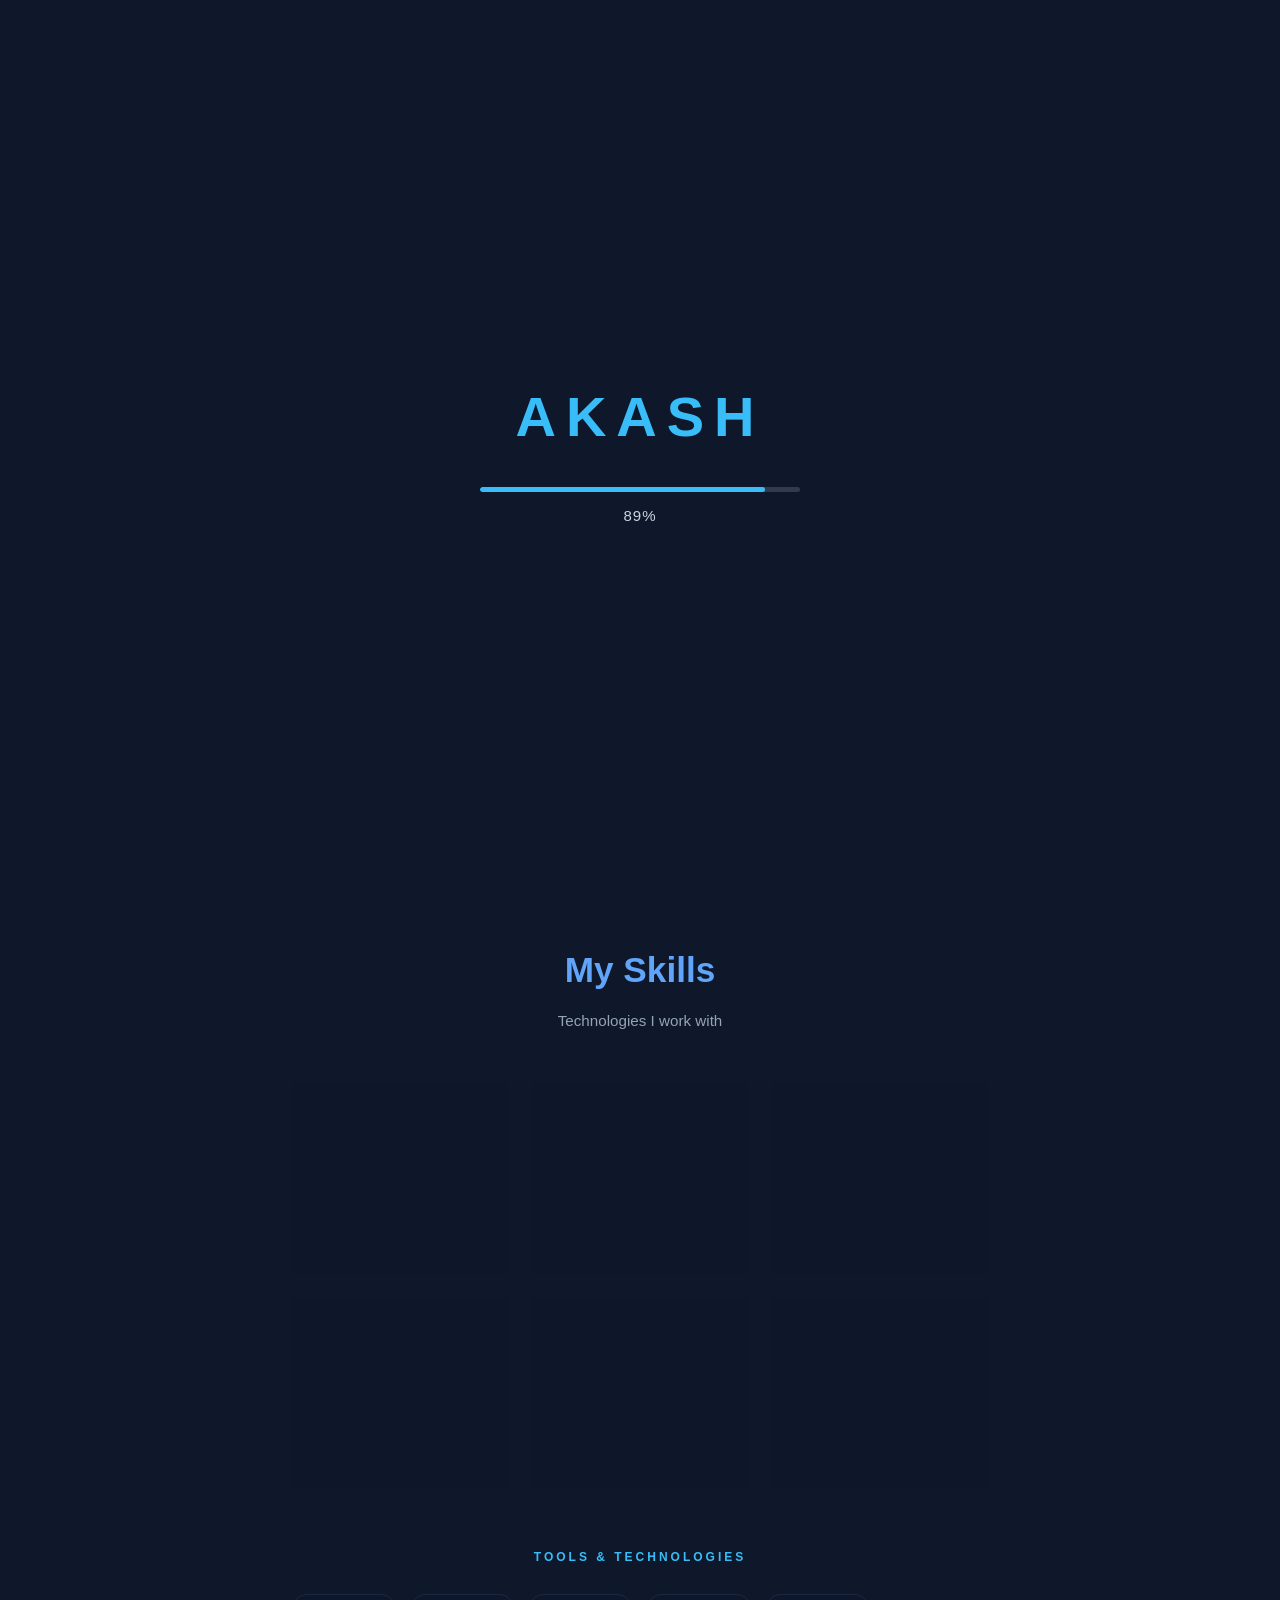
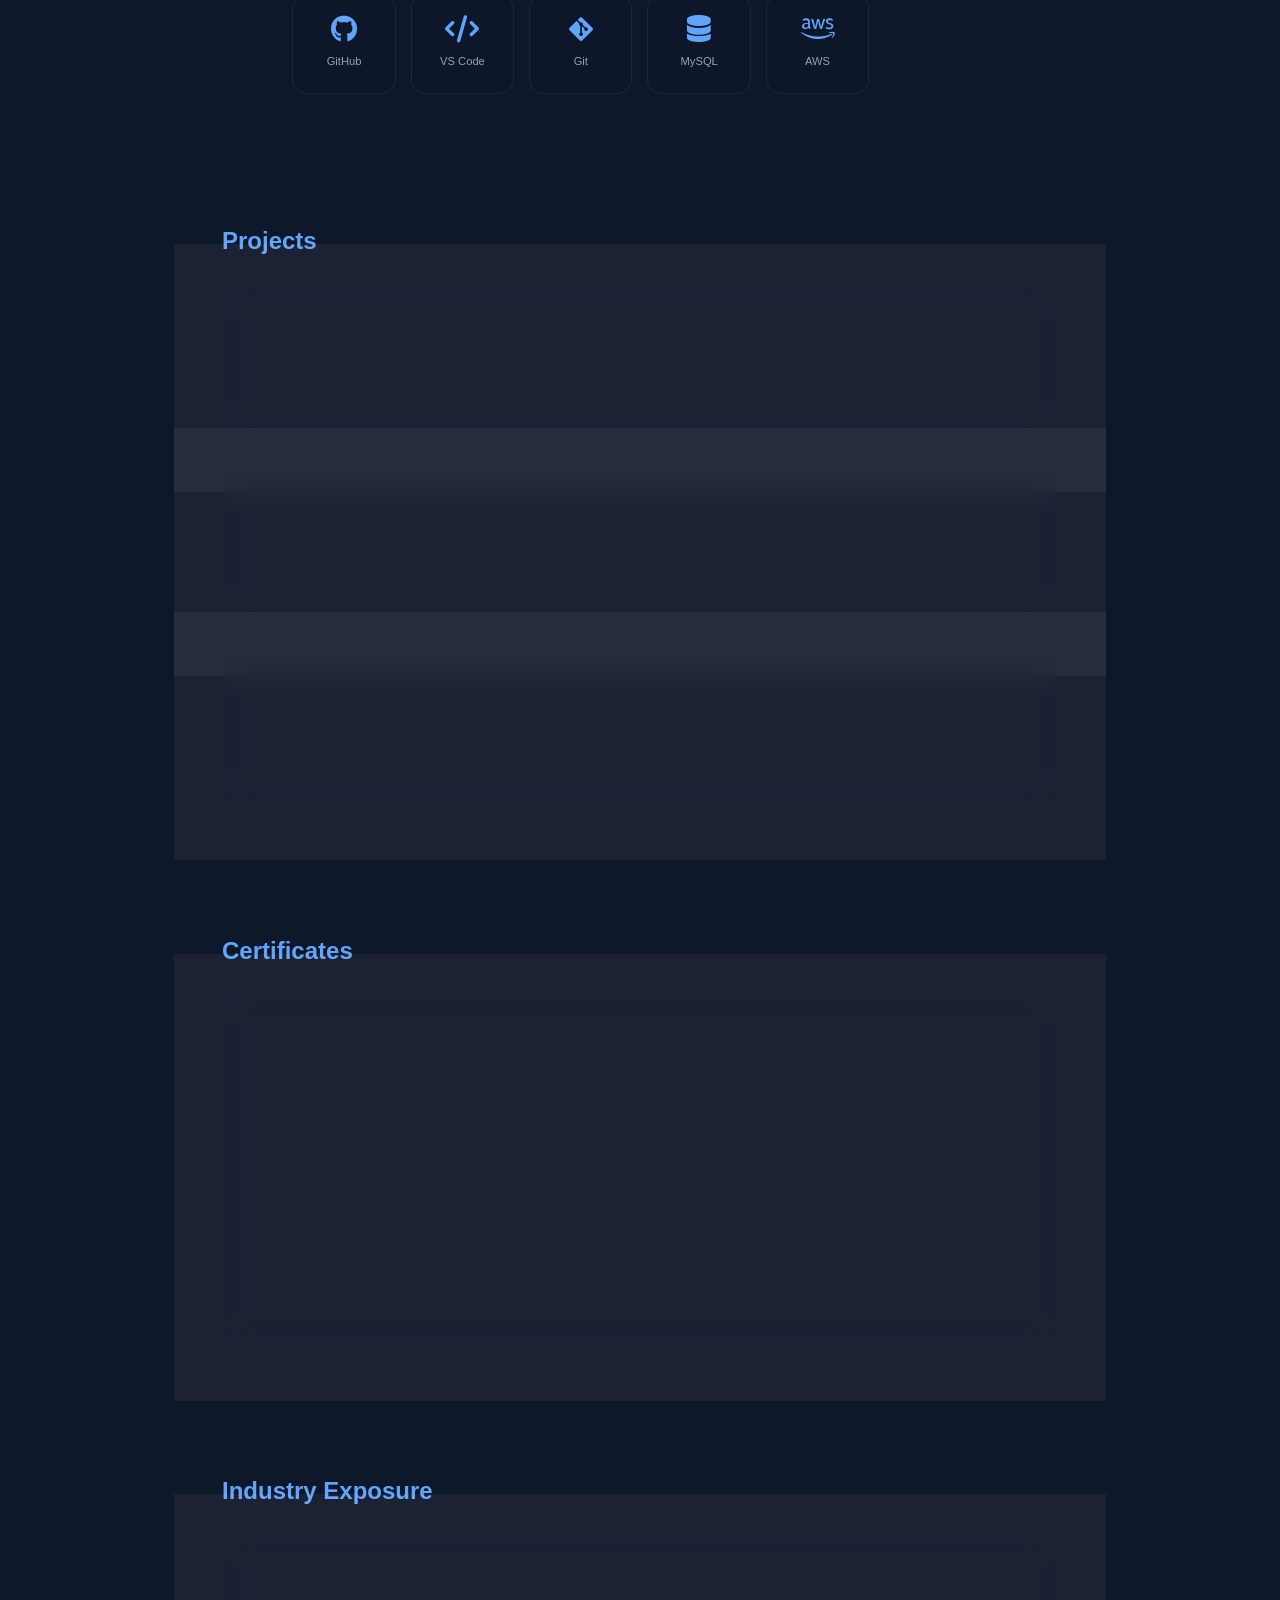
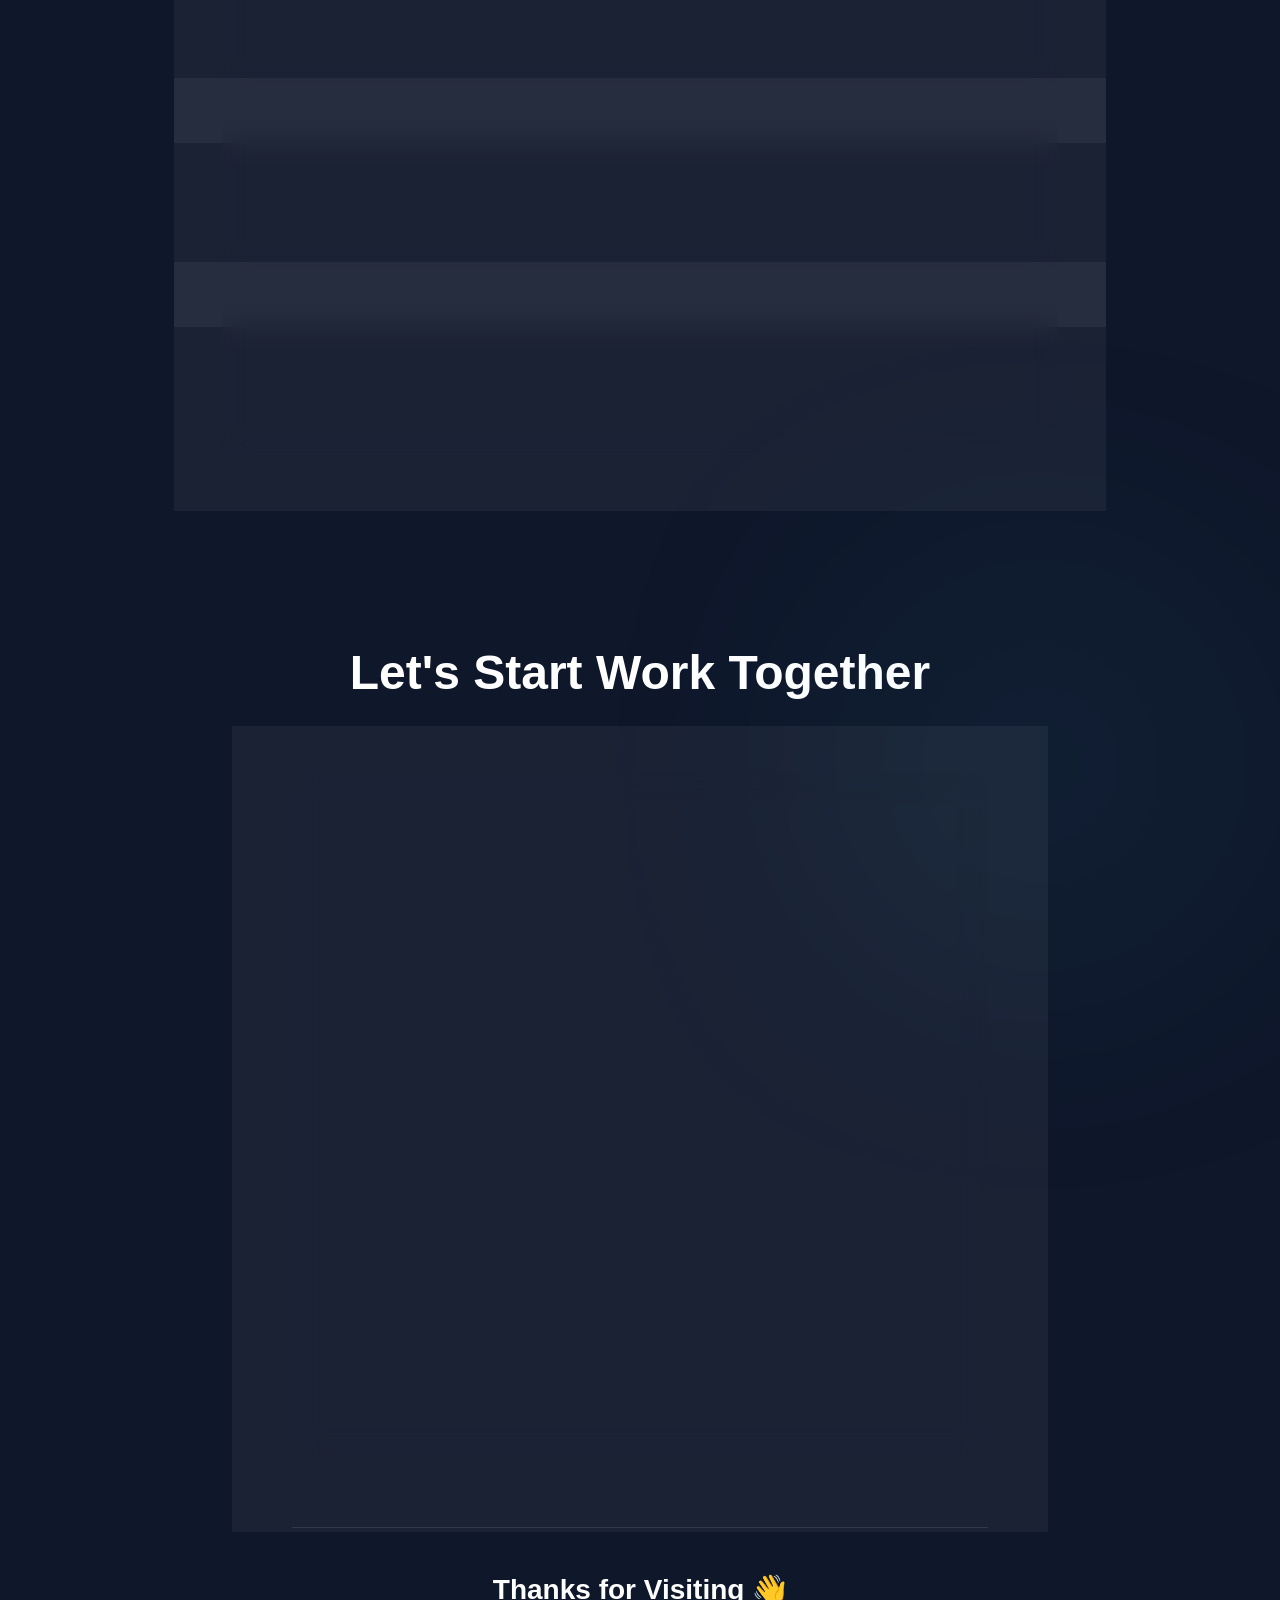
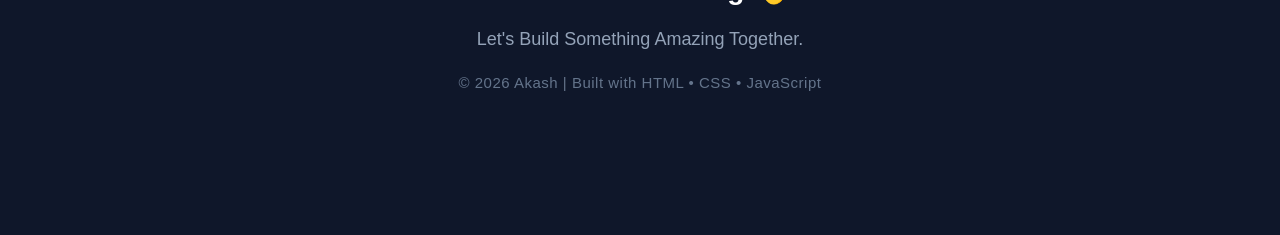
==== commit d4c6d9b2: "Update index.html" ====
--- a/index.html
+++ b/index.html
@@ -97,7 +97,7 @@
 
     <div class="hero-name">
       <span>AKASH S</span>
-      <h1>Full Stack Developer</h1>
+      <h1>Software Developer</h1>
     </div>
 
     <p class="hero-description">
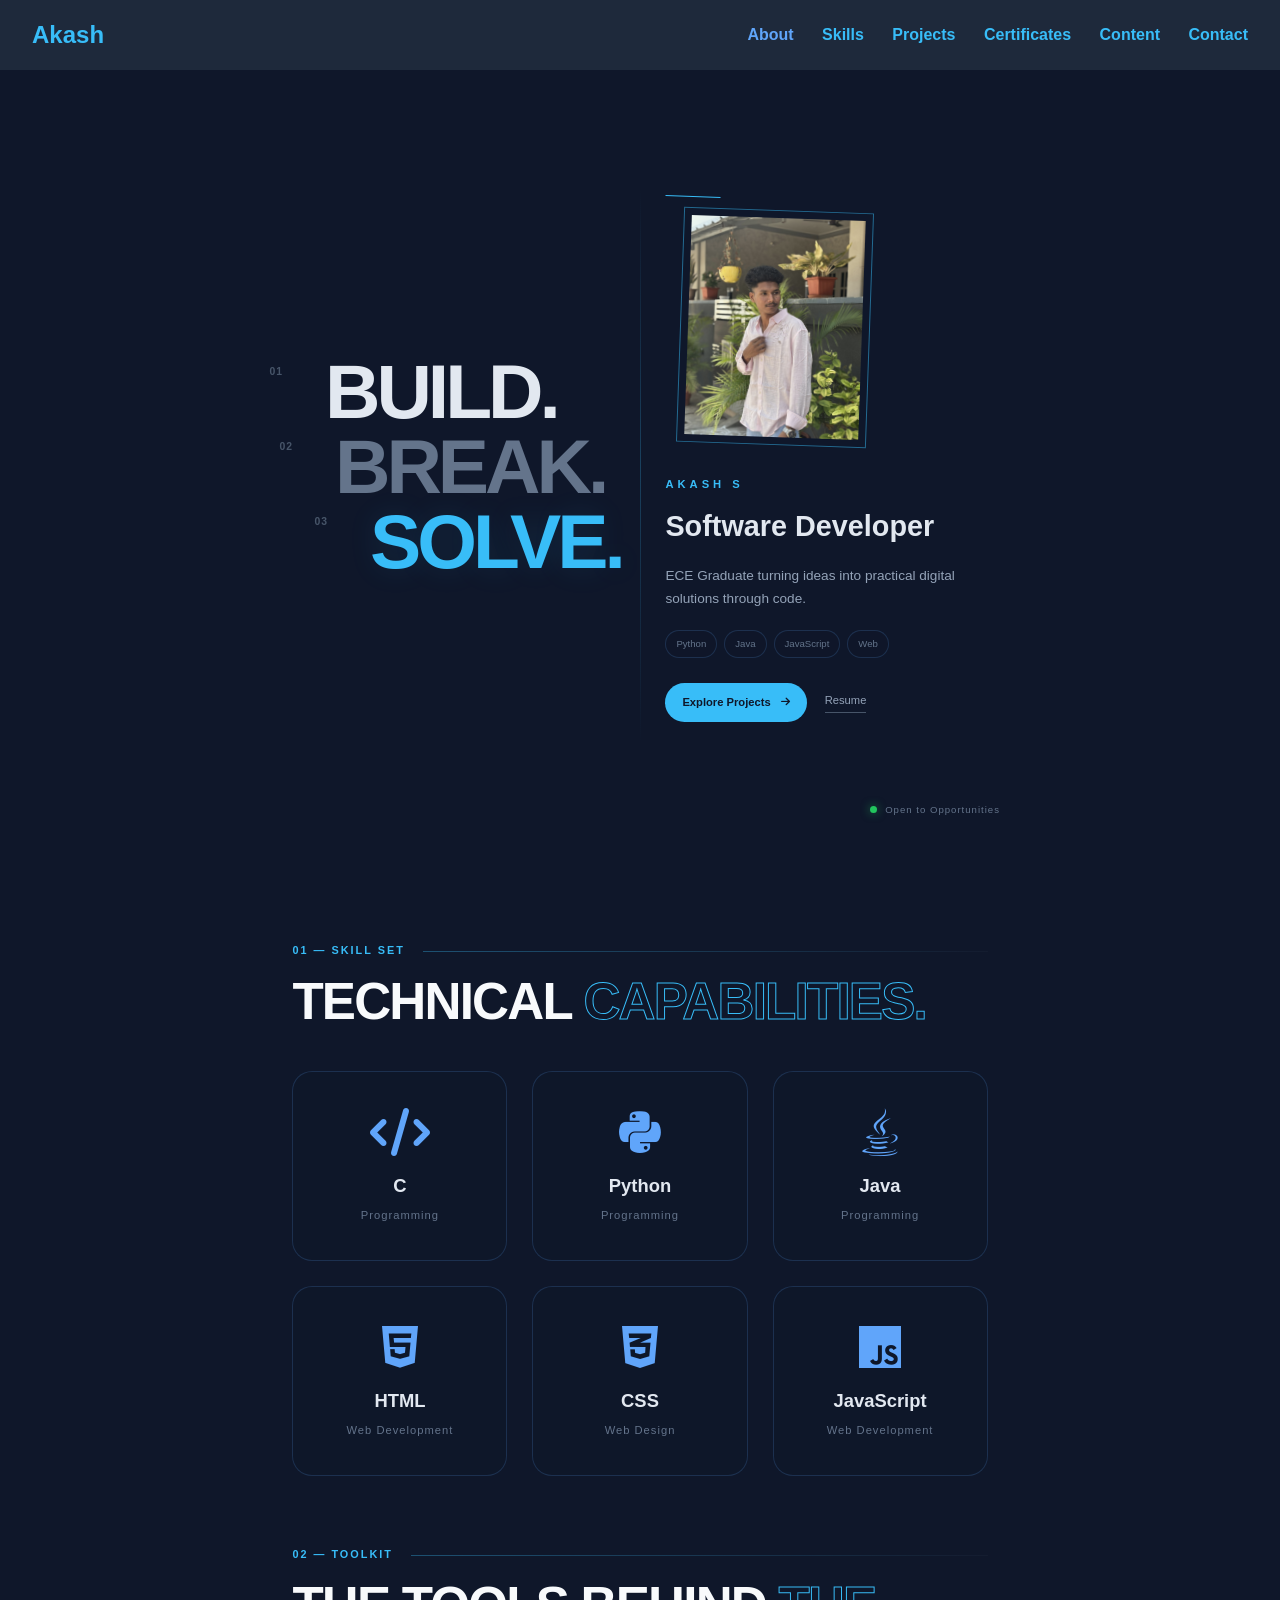
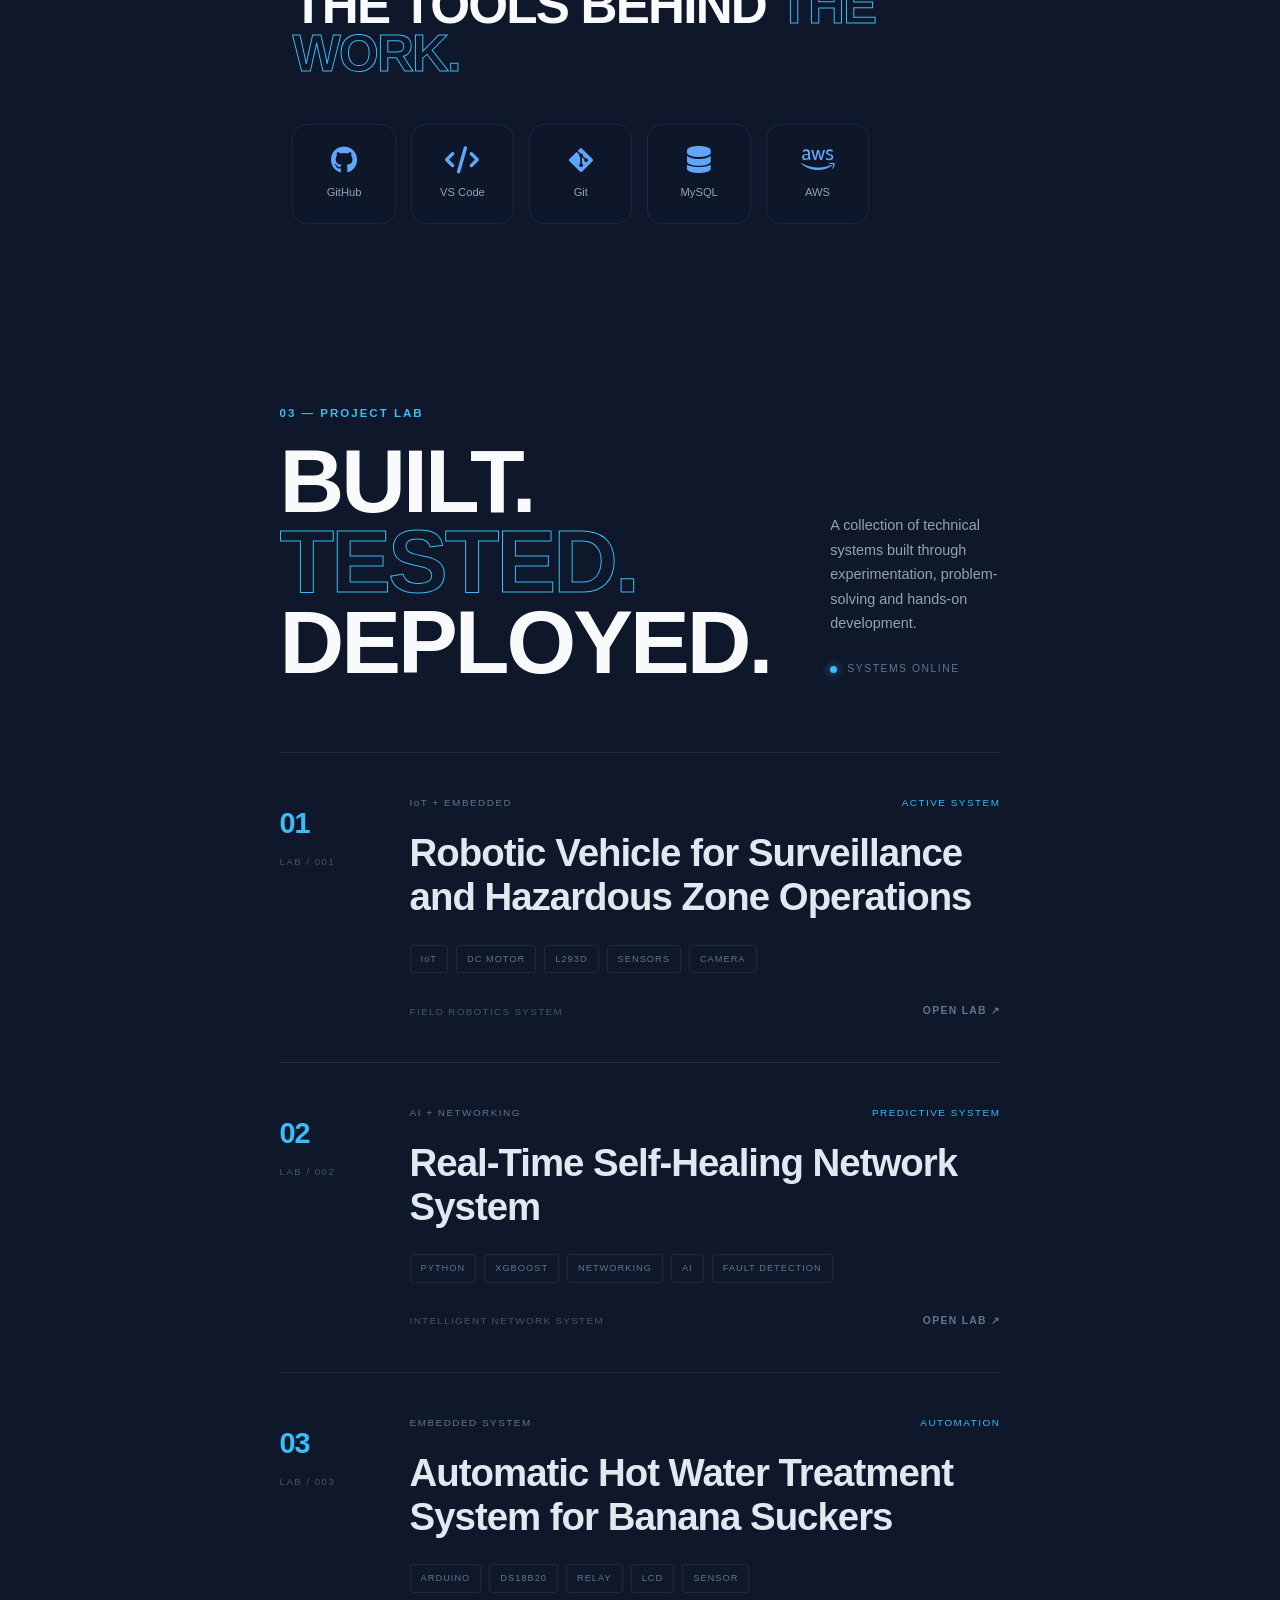
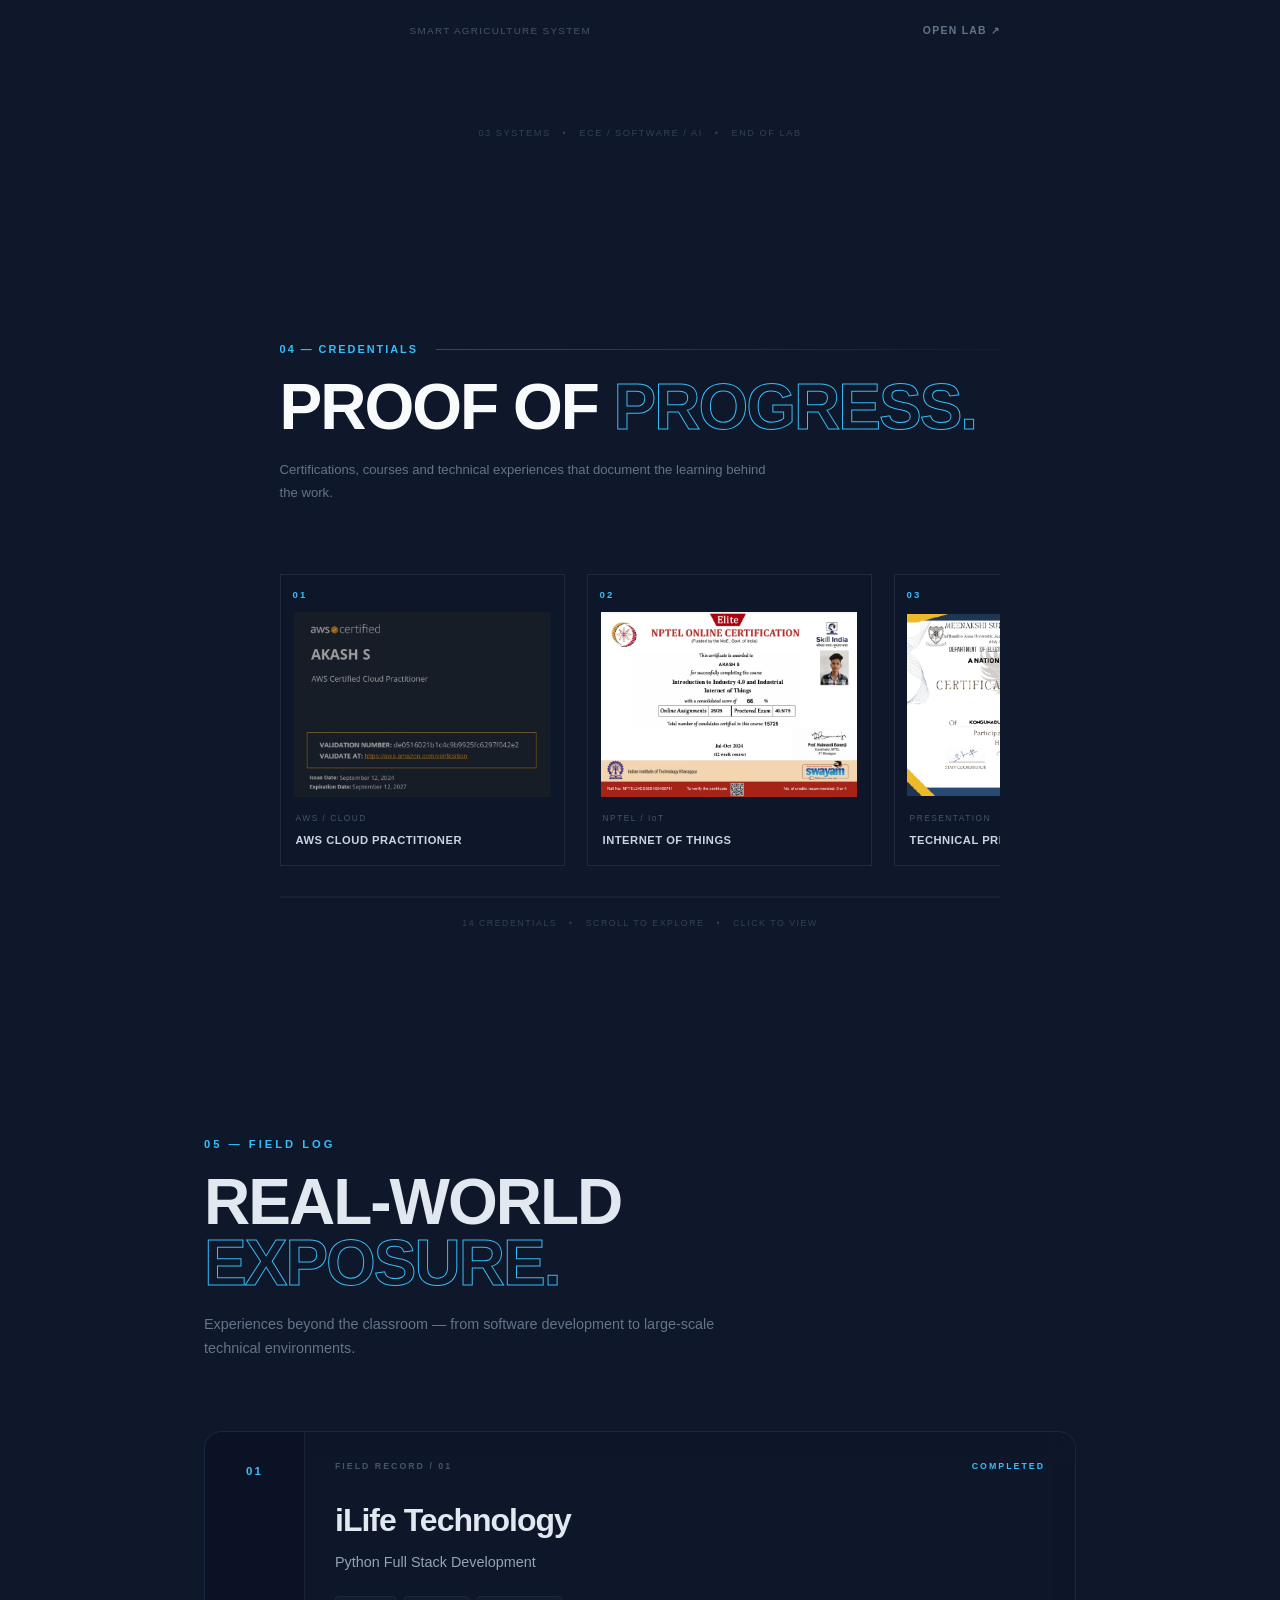
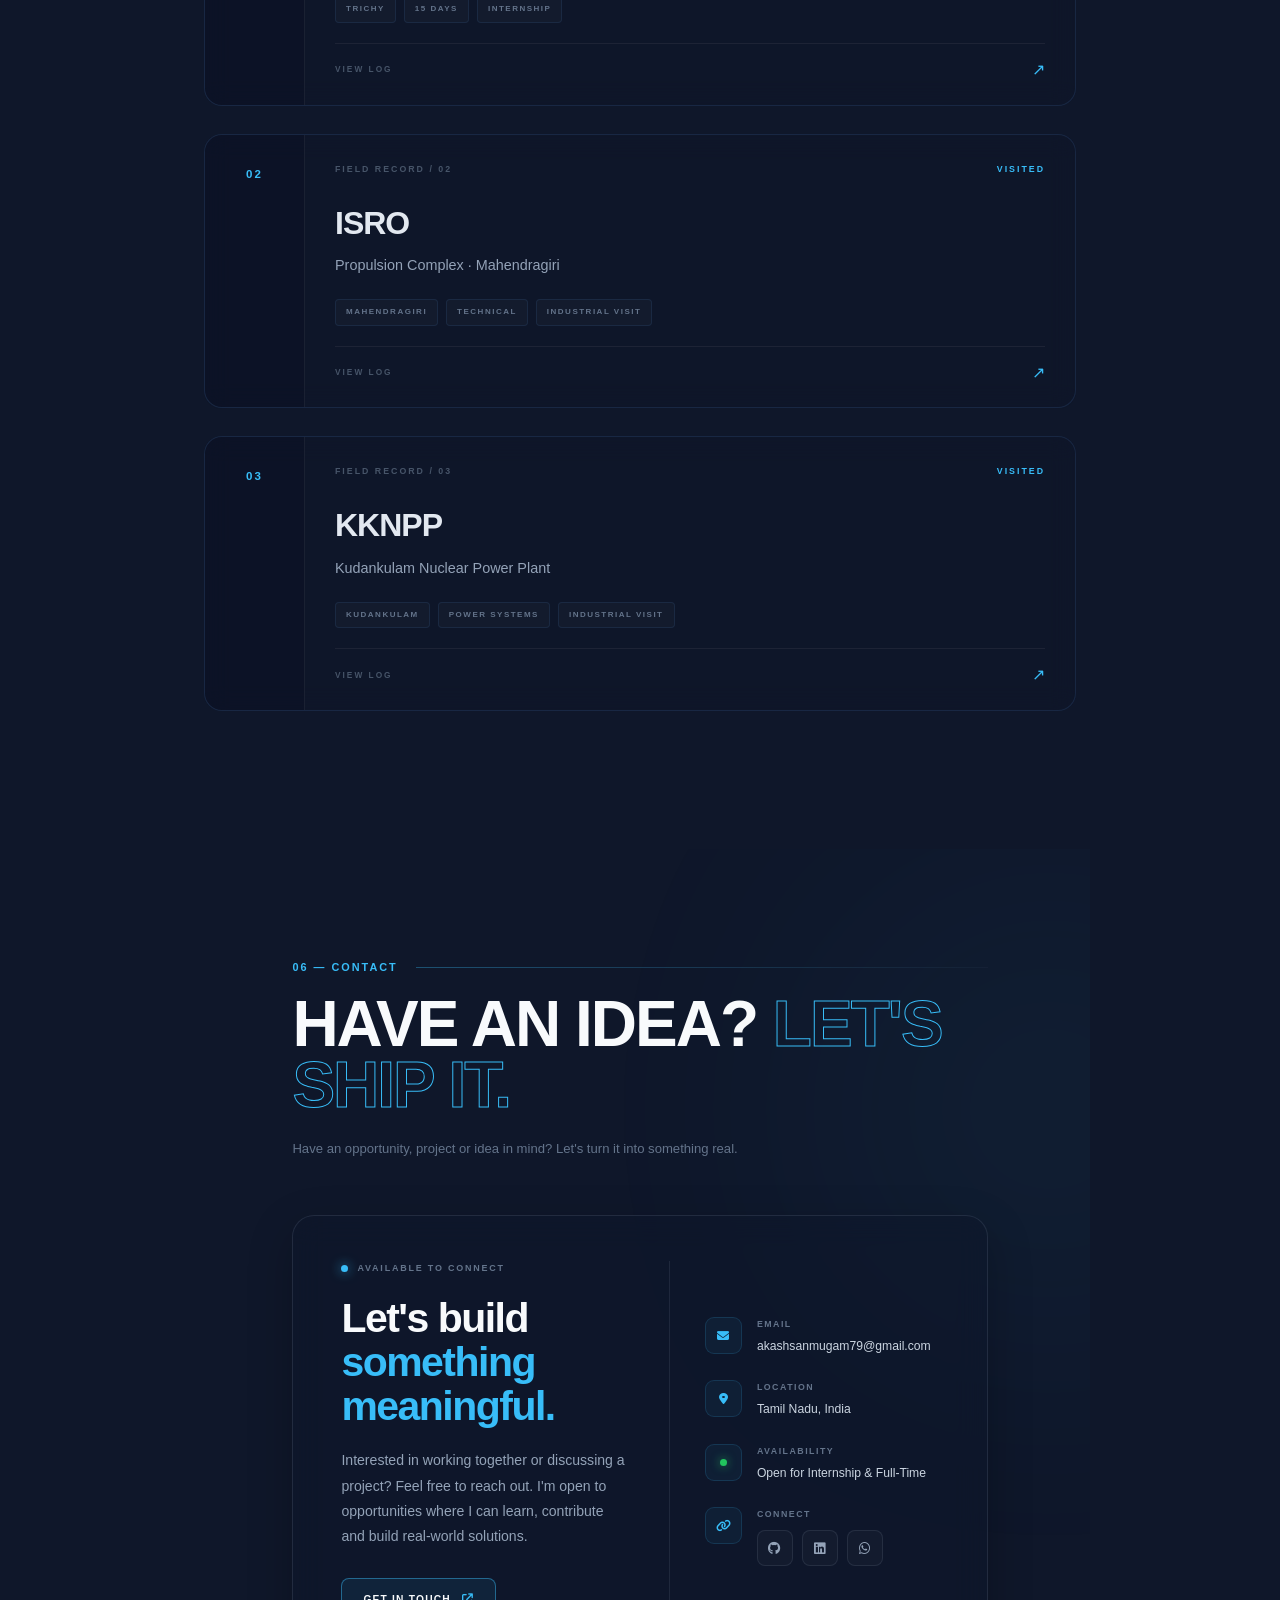
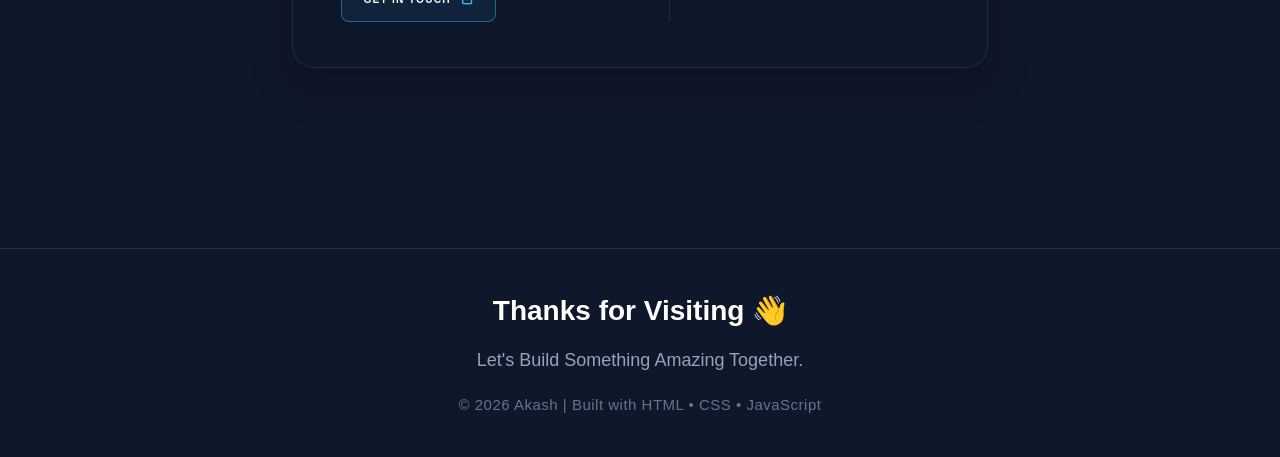
==== commit 241329c5: "Add files via upload" ====
--- a/index.html
+++ b/index.html
@@ -1,25 +1,26 @@
 <!DOCTYPE html>
 <html lang="en">
+
 <head>
-  <meta charset="UTF-8" />
-  <meta name="viewport" content="width=device-width, initial-scale=1" />
+  <meta charset="UTF-8">
+  <meta name="viewport" content="width=device-width, initial-scale=1">
 
   <title>Akash's Portfolio</title>
 
-  <!-- FontAwesome -->
+  <!-- Font Awesome -->
   <link
     rel="stylesheet"
     href="https://cdnjs.cloudflare.com/ajax/libs/font-awesome/6.4.0/css/all.min.css"
-  />
+  >
 
   <!-- AOS Animation -->
   <link
+    rel="stylesheet"
     href="https://unpkg.com/aos@2.3.1/dist/aos.css"
-    rel="stylesheet"
-  />
+  >
 
   <!-- Main CSS -->
-  <link rel="stylesheet" href="style.css" />
+  <link rel="stylesheet" href="css/style.css">
 </head>
 
 <body>
@@ -47,7 +48,7 @@
     <h2>Akash</h2>
 
     <nav>
-      <a href="#about">About</a>
+      <a href="#home">About</a>
       <a href="#skills">Skills</a>
       <a href="#projects">Projects</a>
       <a href="#certificates">Certificates</a>
@@ -57,861 +58,1204 @@
   </header>
 
 
-  <!-- ================= ABOUT ================= -->
-
-    <!-- =========================
-     CREATIVE HERO
-========================= -->
-
-<section id="home" class="creative-hero">
-
-  <!-- LEFT SIDE -->
-  <div class="hero-main" data-aos="fade-right">
-
-    <div class="hero-word">
-      <span>01</span>
-      BUILD.
-    </div>
-
-    <div class="hero-word break-word">
-      <span>02</span>
-      BREAK.
-    </div>
-
-    <div class="hero-word solve-word">
-      <span>03</span>
-      SOLVE.
-    </div>
-
-  </div>
-
-
-  <!-- RIGHT SIDE -->
-  <div class="hero-info" data-aos="fade-left">
-
-    <div class="hero-photo">
-      <div class="photo-line"></div>
-
-      <img src="assets/profile.jpg" alt="Akash S">
-    </div>
-
-    <div class="hero-name">
-      <span>AKASH S</span>
-      <h1>Software Developer</h1>
-    </div>
-
-    <p class="hero-description">
-      ECE Graduate turning ideas into practical
-      digital solutions through code.
+  <main>
+
+    <!-- ================= HERO ================= -->
+
+    <section id="home" class="creative-hero">
+
+      <div class="hero-main" data-aos="fade-right">
+
+        <div class="hero-word">
+          <span>01</span>
+          BUILD.
+        </div>
+
+        <div class="hero-word break-word">
+          <span>02</span>
+          BREAK.
+        </div>
+
+        <div class="hero-word solve-word">
+          <span>03</span>
+          SOLVE.
+        </div>
+
+      </div>
+
+
+      <div class="hero-info" data-aos="fade-left">
+
+        <div class="hero-photo">
+          <div class="photo-line"></div>
+
+          <img
+            src="assets/profile.jpg"
+            alt="Akash S"
+          >
+        </div>
+
+        <div class="hero-name">
+          <span>AKASH S</span>
+          <h1>Software Developer</h1>
+        </div>
+
+        <p class="hero-description">
+          ECE Graduate turning ideas into practical
+          digital solutions through code.
+        </p>
+
+
+        <div class="hero-tech">
+          <span>Python</span>
+          <span>Java</span>
+          <span>JavaScript</span>
+          <span>Web</span>
+        </div>
+
+
+        <div class="hero-actions">
+
+          <a href="#projects" class="creative-btn">
+            Explore Projects
+            <i class="fas fa-arrow-right"></i>
+          </a>
+
+          <a
+            href="assets/portfolio_cv.pdf"
+            target="_blank"
+            rel="noopener noreferrer"
+            class="resume-link"
+          >
+            Resume
+          </a>
+
+        </div>
+
+      </div>
+
+
+      <div class="hero-status">
+        <span></span>
+        Open to Opportunities
+      </div>
+
+
+      <div class="hero-line"></div>
+
+    </section>
+
+
+    <!-- ================= SKILLS ================= -->
+
+    <section id="skills" class="skills-section" data-aos="fade-up">
+
+      <div class="compact-section-heading">
+
+        <div class="compact-heading-top">
+          <span>01 — SKILL SET</span>
+          <div></div>
+        </div>
+
+        <h2>
+          TECHNICAL <span>CAPABILITIES.</span>
+        </h2>
+
+      </div>
+
+
+      <!-- ================= SKILLS GRID ================= -->
+
+      <div class="skills-grid" data-aos="fade-up">
+
+        <!-- C -->
+
+        <div class="skill-card">
+          <div class="skill-card-inner">
+
+            <div class="skill-front">
+              <i class="fas fa-code"></i>
+              <h3>C</h3>
+              <span>Programming</span>
+            </div>
+
+            <div class="skill-back">
+              <h3>C</h3>
+              <p>
+                Strong foundation in programming,
+                logic building and problem solving.
+              </p>
+              <span>Programming</span>
+            </div>
+
+          </div>
+        </div>
+
+
+        <!-- Python -->
+
+        <div class="skill-card">
+          <div class="skill-card-inner">
+
+            <div class="skill-front">
+              <i class="fab fa-python"></i>
+              <h3>Python</h3>
+              <span>Programming</span>
+            </div>
+
+            <div class="skill-back">
+              <h3>Python</h3>
+              <p>
+                Used for programming, automation,
+                problem solving and application development.
+              </p>
+              <span>Programming</span>
+            </div>
+
+          </div>
+        </div>
+
+
+        <!-- Java -->
+
+        <div class="skill-card">
+          <div class="skill-card-inner">
+
+            <div class="skill-front">
+              <i class="fab fa-java"></i>
+              <h3>Java</h3>
+              <span>Programming</span>
+            </div>
+
+            <div class="skill-back">
+              <h3>Java</h3>
+              <p>
+                Familiar with object-oriented programming,
+                logic building and application development.
+              </p>
+              <span>Programming</span>
+            </div>
+
+          </div>
+        </div>
+
+
+        <!-- HTML -->
+
+        <div class="skill-card">
+          <div class="skill-card-inner">
+
+            <div class="skill-front">
+              <i class="fab fa-html5"></i>
+              <h3>HTML</h3>
+              <span>Web Development</span>
+            </div>
+
+            <div class="skill-back">
+              <h3>HTML</h3>
+              <p>
+                Building structured, semantic and
+                responsive web page layouts.
+              </p>
+              <span>Frontend</span>
+            </div>
+
+          </div>
+        </div>
+
+
+        <!-- CSS -->
+
+        <div class="skill-card">
+          <div class="skill-card-inner">
+
+            <div class="skill-front">
+              <i class="fab fa-css3-alt"></i>
+              <h3>CSS</h3>
+              <span>Web Design</span>
+            </div>
+
+            <div class="skill-back">
+              <h3>CSS</h3>
+              <p>
+                Creating responsive layouts,
+                animations and modern user interfaces.
+              </p>
+              <span>Frontend</span>
+            </div>
+
+          </div>
+        </div>
+
+
+        <!-- JavaScript -->
+
+        <div class="skill-card">
+          <div class="skill-card-inner">
+
+            <div class="skill-front">
+              <i class="fab fa-js"></i>
+              <h3>JavaScript</h3>
+              <span>Web Development</span>
+            </div>
+
+            <div class="skill-back">
+              <h3>JavaScript</h3>
+              <p>
+                Adding interactivity, dynamic behaviour
+                and functionality to websites.
+              </p>
+              <span>Frontend</span>
+            </div>
+
+          </div>
+        </div>
+
+      </div>
+
+
+      <!-- ================= TOOLS ================= -->
+
+      <div class="compact-section-heading">
+
+        <div class="compact-heading-top">
+          <span>02 — TOOLKIT</span>
+          <div></div>
+        </div>
+
+        <h2>
+          THE TOOLS BEHIND <span>THE WORK.</span>
+        </h2>
+
+      </div>
+
+
+      <div class="tools-grid" data-aos="fade-up">
+
+        <!-- GitHub -->
+
+        <div class="tool-item">
+          <i class="fab fa-github"></i>
+          <span>GitHub</span>
+        </div>
+
+
+        <!-- VS Code -->
+
+        <div class="tool-item">
+          <i class="fas fa-code"></i>
+          <span>VS Code</span>
+        </div>
+
+
+        <!-- Git -->
+
+        <div class="tool-item">
+          <i class="fab fa-git-alt"></i>
+          <span>Git</span>
+        </div>
+
+
+        <!-- MySQL -->
+
+        <div class="tool-item">
+          <i class="fas fa-database"></i>
+          <span>MySQL</span>
+        </div>
+
+
+        <!-- AWS -->
+
+        <div class="tool-item">
+          <i class="fab fa-aws"></i>
+          <span>AWS</span>
+        </div>
+
+      </div>
+
+    </section>
+
+
+    <!-- ================= PROJECT LAB ================= -->
+
+    <section id="projects" class="project-lab" data-aos="fade-up">
+
+      <div class="project-lab-header">
+
+        <div>
+
+          <span class="project-lab-number">
+            03 — PROJECT LAB
+          </span>
+
+          <h2>
+            BUILT.<br>
+            <span>TESTED.</span><br>
+            DEPLOYED.
+          </h2>
+
+        </div>
+
+        <div class="project-lab-intro">
+
+          <p>
+            A collection of technical systems built through
+            experimentation, problem-solving and hands-on development.
+          </p>
+
+          <div class="lab-status">
+            <span class="status-dot"></span>
+            SYSTEMS ONLINE
+          </div>
+
+        </div>
+
+      </div>
+
+
+      <!-- ================= PROJECT 01 ================= -->
+
+      <div
+        class="lab-project"
+        onclick="sessionStorage.setItem('projectScroll', window.scrollY); sessionStorage.setItem('returnFromProject', 'true'); window.location.href='projects/project1.html'"
+      >
+
+        <div class="lab-project-number">
+          <span>01</span>
+          <small>LAB / 001</small>
+        </div>
+
+        <div class="lab-project-content">
+
+          <div class="lab-project-top">
+            <span>IoT + EMBEDDED</span>
+            <span>ACTIVE SYSTEM</span>
+          </div>
+
+          <h3>
+            Robotic Vehicle for Surveillance
+            and Hazardous Zone Operations
+          </h3>
+
+          <div class="lab-tech">
+            <span>IoT</span>
+            <span>DC MOTOR</span>
+            <span>L293D</span>
+            <span>SENSORS</span>
+            <span>CAMERA</span>
+          </div>
+
+          <div class="lab-project-bottom">
+            <span>FIELD ROBOTICS SYSTEM</span>
+            <strong>OPEN LAB ↗</strong>
+          </div>
+
+        </div>
+
+      </div>
+
+
+      <!-- ================= PROJECT 02 ================= -->
+
+      <div
+        class="lab-project"
+        onclick="sessionStorage.setItem('projectScroll', window.scrollY); sessionStorage.setItem('returnFromProject', 'true'); window.location.href='projects/project2.html'"
+      >
+
+        <div class="lab-project-number">
+          <span>02</span>
+          <small>LAB / 002</small>
+        </div>
+
+        <div class="lab-project-content">
+
+          <div class="lab-project-top">
+            <span>AI + NETWORKING</span>
+            <span>PREDICTIVE SYSTEM</span>
+          </div>
+
+          <h3>
+            Real-Time Self-Healing
+            Network System
+          </h3>
+
+          <div class="lab-tech">
+            <span>PYTHON</span>
+            <span>XGBOOST</span>
+            <span>NETWORKING</span>
+            <span>AI</span>
+            <span>FAULT DETECTION</span>
+          </div>
+
+          <div class="lab-project-bottom">
+            <span>INTELLIGENT NETWORK SYSTEM</span>
+            <strong>OPEN LAB ↗</strong>
+          </div>
+
+        </div>
+
+      </div>
+
+
+      <!-- ================= PROJECT 03 ================= -->
+
+      <div
+        class="lab-project"
+        onclick="sessionStorage.setItem('projectScroll', window.scrollY); sessionStorage.setItem('returnFromProject', 'true'); window.location.href='projects/project3.html'"
+      >
+
+        <div class="lab-project-number">
+          <span>03</span>
+          <small>LAB / 003</small>
+        </div>
+
+        <div class="lab-project-content">
+
+          <div class="lab-project-top">
+            <span>EMBEDDED SYSTEM</span>
+            <span>AUTOMATION</span>
+          </div>
+
+          <h3>
+            Automatic Hot Water Treatment
+            System for Banana Suckers
+          </h3>
+
+          <div class="lab-tech">
+            <span>ARDUINO</span>
+            <span>DS18B20</span>
+            <span>RELAY</span>
+            <span>LCD</span>
+            <span>SENSOR</span>
+          </div>
+
+          <div class="lab-project-bottom">
+            <span>SMART AGRICULTURE SYSTEM</span>
+            <strong>OPEN LAB ↗</strong>
+          </div>
+
+        </div>
+
+      </div>
+
+
+      <div class="lab-footer">
+        <span>03 SYSTEMS</span>
+        <span>•</span>
+        <span>ECE / SOFTWARE / AI</span>
+        <span>•</span>
+        <span>END OF LAB</span>
+      </div>
+
+    </section>
+
+
+    <!-- ================= CERTIFICATES ================= -->
+
+<section id="certificates" class="certificate-section" data-aos="fade-up">
+
+  <div class="certificate-heading">
+
+    <div class="certificate-heading-top">
+      <span>04 — CREDENTIALS</span>
+      <div></div>
+    </div>
+
+    <h2>
+      PROOF OF <span>PROGRESS.</span>
+    </h2>
+
+    <p>
+      Certifications, courses and technical experiences
+      that document the learning behind the work.
     </p>
 
-    <!-- Technologies -->
-    <div class="hero-tech">
-      <span>Python</span>
-      <span>Java</span>
-      <span>JavaScript</span>
-      <span>Web</span>
-    </div>
-
-    <!-- Buttons -->
-    <div class="hero-actions">
-
-      <a href="#projects" class="creative-btn">
-        Explore Projects
-        <i class="fas fa-arrow-right"></i>
-      </a>
-
-      <a href="assets/portfolio_cv.pdf"
-         target="_blank"
-         class="resume-link">
-        Resume
-      </a>
-
-    </div>
-
-  </div>
-
-
-  <!-- STATUS -->
-  <div class="hero-status">
+  </div>
+
+
+  <!-- HORIZONTAL CERTIFICATE SCROLL -->
+
+  <div class="certificate-strip-wrapper" id="certificateStripWrapper">
+
+    <div class="certificate-strip" id="certificateStrip">
+
+      <div class="certificate-film-card">
+        <div class="certificate-film-number">01</div>
+        <div class="certificate-image">
+          <img src="certificates/aws.jpeg"
+               alt="AWS Certificate"
+               onclick="openCertificateViewer(0)">
+          <div class="certificate-overlay"
+               onclick="openCertificateViewer(0)">
+            <span>VIEW ↗</span>
+          </div>
+        </div>
+        <div class="certificate-film-info">
+          <span>AWS / CLOUD</span>
+          <strong>AWS CLOUD PRACTITIONER</strong>
+        </div>
+      </div>
+
+
+      <div class="certificate-film-card">
+        <div class="certificate-film-number">02</div>
+        <div class="certificate-image">
+          <img src="certificates/nptel.jpeg"
+               alt="NPTEL Certificate"
+               onclick="openCertificateViewer(1)">
+          <div class="certificate-overlay"
+               onclick="openCertificateViewer(1)">
+            <span>VIEW ↗</span>
+          </div>
+        </div>
+        <div class="certificate-film-info">
+          <span>NPTEL / IoT</span>
+          <strong>INTERNET OF THINGS</strong>
+        </div>
+      </div>
+
+
+      <div class="certificate-film-card">
+        <div class="certificate-film-number">03</div>
+        <div class="certificate-image">
+          <img src="certificates/presentation1.jpeg"
+               alt="Presentation Certificate"
+               onclick="openCertificateViewer(2)">
+          <div class="certificate-overlay"
+               onclick="openCertificateViewer(2)">
+            <span>VIEW ↗</span>
+          </div>
+        </div>
+        <div class="certificate-film-info">
+          <span>PRESENTATION</span>
+          <strong>TECHNICAL PRESENTATION</strong>
+        </div>
+      </div>
+
+
+      <div class="certificate-film-card">
+        <div class="certificate-film-number">04</div>
+        <div class="certificate-image">
+          <img src="certificates/python.jpeg"
+               alt="Python Certificate"
+               onclick="openCertificateViewer(3)">
+          <div class="certificate-overlay"
+               onclick="openCertificateViewer(3)">
+            <span>VIEW ↗</span>
+          </div>
+        </div>
+        <div class="certificate-film-info">
+          <span>PROGRAMMING / PYTHON</span>
+          <strong>PYTHON PROGRAMMING</strong>
+        </div>
+      </div>
+
+
+      <div class="certificate-film-card">
+        <div class="certificate-film-number">05</div>
+        <div class="certificate-image">
+          <img src="certificates/workshop1.jpeg"
+               alt="Workshop Certificate"
+               onclick="openCertificateViewer(4)">
+          <div class="certificate-overlay"
+               onclick="openCertificateViewer(4)">
+            <span>VIEW ↗</span>
+          </div>
+        </div>
+        <div class="certificate-film-info">
+          <span>WORKSHOP</span>
+          <strong>TECHNICAL WORKSHOP</strong>
+        </div>
+      </div>
+
+
+      <div class="certificate-film-card">
+        <div class="certificate-film-number">06</div>
+        <div class="certificate-image">
+          <img src="certificates/presentation2.jpeg"
+               alt="Presentation Certificate"
+               onclick="openCertificateViewer(5)">
+          <div class="certificate-overlay"
+               onclick="openCertificateViewer(5)">
+            <span>VIEW ↗</span>
+          </div>
+        </div>
+        <div class="certificate-film-info">
+          <span>PRESENTATION</span>
+          <strong>TECHNICAL PRESENTATION</strong>
+        </div>
+      </div>
+
+
+      <div class="certificate-film-card">
+        <div class="certificate-film-number">07</div>
+        <div class="certificate-image">
+          <img src="certificates/valuaddedcourse.jpeg"
+               alt="Value Added Course Certificate"
+               onclick="openCertificateViewer(6)">
+          <div class="certificate-overlay"
+               onclick="openCertificateViewer(6)">
+            <span>VIEW ↗</span>
+          </div>
+        </div>
+        <div class="certificate-film-info">
+          <span>COURSE</span>
+          <strong>VALUE ADDED COURSE</strong>
+        </div>
+      </div>
+
+
+      <div class="certificate-film-card">
+        <div class="certificate-film-number">08</div>
+        <div class="certificate-image">
+          <img src="certificates/aurdino.png"
+               alt="Arduino Certificate"
+               onclick="openCertificateViewer(7)">
+          <div class="certificate-overlay"
+               onclick="openCertificateViewer(7)">
+            <span>VIEW ↗</span>
+          </div>
+        </div>
+        <div class="certificate-film-info">
+          <span>EMBEDDED / ARDUINO</span>
+          <strong>ARDUINO</strong>
+        </div>
+      </div>
+
+
+      <div class="certificate-film-card">
+        <div class="certificate-film-number">09</div>
+        <div class="certificate-image">
+          <img src="certificates/c.png"
+               alt="C Certificate"
+               onclick="openCertificateViewer(8)">
+          <div class="certificate-overlay"
+               onclick="openCertificateViewer(8)">
+            <span>VIEW ↗</span>
+          </div>
+        </div>
+        <div class="certificate-film-info">
+          <span>PROGRAMMING / C</span>
+          <strong>C PROGRAMMING</strong>
+        </div>
+      </div>
+
+
+      <div class="certificate-film-card">
+        <div class="certificate-film-number">10</div>
+        <div class="certificate-image">
+          <img src="certificates/computers.png"
+               alt="Computer Certificate"
+               onclick="openCertificateViewer(9)">
+          <div class="certificate-overlay"
+               onclick="openCertificateViewer(9)">
+            <span>VIEW ↗</span>
+          </div>
+        </div>
+        <div class="certificate-film-info">
+          <span>FOUNDATION</span>
+          <strong>INTRODUCTION TO COMPUTERS</strong>
+        </div>
+      </div>
+
+
+      <div class="certificate-film-card">
+        <div class="certificate-film-number">11</div>
+        <div class="certificate-image">
+          <img src="certificates/java.png"
+               alt="Java Certificate"
+               onclick="openCertificateViewer(10)">
+          <div class="certificate-overlay"
+               onclick="openCertificateViewer(10)">
+            <span>VIEW ↗</span>
+          </div>
+        </div>
+        <div class="certificate-film-info">
+          <span>PROGRAMMING / JAVA</span>
+          <strong>JAVA PROGRAMMING</strong>
+        </div>
+      </div>
+
+
+      <div class="certificate-film-card">
+        <div class="certificate-film-number">12</div>
+        <div class="certificate-image">
+          <img src="certificates/html.png"
+               alt="HTML Certificate"
+               onclick="openCertificateViewer(11)">
+          <div class="certificate-overlay"
+               onclick="openCertificateViewer(11)">
+            <span>VIEW ↗</span>
+          </div>
+        </div>
+        <div class="certificate-film-info">
+          <span>WEB / FRONTEND</span>
+          <strong>HTML DEVELOPMENT</strong>
+        </div>
+      </div>
+
+
+      <div class="certificate-film-card">
+        <div class="certificate-film-number">13</div>
+        <div class="certificate-image">
+          <img src="certificates/conference.png"
+               alt="Conference Certificate"
+               onclick="openCertificateViewer(12)">
+          <div class="certificate-overlay"
+               onclick="openCertificateViewer(12)">
+            <span>VIEW ↗</span>
+          </div>
+        </div>
+        <div class="certificate-film-info">
+          <span>CONFERENCE</span>
+          <strong>TECHNICAL CONFERENCE</strong>
+        </div>
+      </div>
+
+
+      <div class="certificate-film-card">
+        <div class="certificate-film-number">14</div>
+        <div class="certificate-image">
+          <img src="certificates/workshop2.png"
+               alt="End-to-End Web Development Certificate"
+               onclick="openCertificateViewer(13)">
+          <div class="certificate-overlay"
+               onclick="openCertificateViewer(13)">
+            <span>VIEW ↗</span>
+          </div>
+        </div>
+        <div class="certificate-film-info">
+          <span>WEB / DEVELOPMENT</span>
+          <strong>END-TO-END WEB DEVELOPMENT</strong>
+        </div>
+      </div>
+
+    </div>
+  </div>
+
+
+  <!-- REAL SCROLLBAR மேலே இருக்கும்.
+       இதற்கு கீழே தனி progress line -->
+
+  <div class="certificate-scroll-progress">
+    <div id="certificateProgress"></div>
+  </div>
+
+
+  <div class="certificate-progress-bottom">
+    <span>14 CREDENTIALS</span>
+    <span>•</span>
+    <span>SCROLL TO EXPLORE</span>
+    <span>•</span>
+    <span>CLICK TO VIEW</span>
+  </div>
+
+</section>
+
+
+<!-- ================= CERTIFICATE VIEWER ================= -->
+
+<div id="certificateViewer" class="certificate-viewer">
+
+  <button
+    class="certificate-viewer-close"
+    onclick="closeCertificateViewer()"
+    aria-label="Close">
+    &times;
+  </button>
+
+  <button
+    class="certificate-viewer-arrow certificate-prev"
+    onclick="viewerMove(-1)"
+    aria-label="Previous certificate">
+    &#10094;
+  </button>
+
+  <div class="certificate-viewer-content">
+
+    <div class="certificate-viewer-top">
+      <span id="viewerNumber">01 / 14</span>
+      <span id="viewerTitle">Certificate</span>
+    </div>
+
+    <div class="certificate-viewer-image-wrap">
+      <img
+        id="viewerImage"
+        src=""
+        alt="Certificate">
+    </div>
+
+  </div>
+
+  <button
+    class="certificate-viewer-arrow certificate-next"
+    onclick="viewerMove(1)"
+    aria-label="Next certificate">
+    &#10095;
+  </button>
+
+</div>
+
+    <!-- ========================================================= -->
+    <!-- ================= FIELD LOG ============================== -->
+    <!-- ========================================================= -->
+
+    <section
+      id="content"
+      class="field-log-section"
+      data-aos="fade-up"
+    >
+
+      <div class="field-log-header">
+
+        <span class="field-log-number">
+          05 — FIELD LOG
+        </span>
+
+        <h2>
+  REAL-WORLD<br>
+  <span>EXPOSURE.</span>
+</h2>
+
+        <p>
+          Experiences beyond the classroom — from software development
+          to large-scale technical environments.
+        </p>
+
+      </div>
+
+
+      <!-- ================= LOG 01 ================= -->
+
+      <div
+        class="field-log-entry"
+        onclick="window.location.href='projects/internship.html'"
+      >
+
+        <div class="field-log-index">
+          <span>01</span>
+        </div>
+
+        <div class="field-log-main">
+
+          <div class="field-log-top">
+            <span>FIELD RECORD / 01</span>
+            <span>COMPLETED</span>
+          </div>
+
+          <h3>iLife Technology</h3>
+
+          <h4>Python Full Stack Development</h4>
+
+          <div class="field-log-meta">
+            <span>TRICHY</span>
+            <span>15 DAYS</span>
+            <span>INTERNSHIP</span>
+          </div>
+
+          <div class="field-log-footer">
+            <span>VIEW LOG</span>
+            <b>↗</b>
+          </div>
+
+        </div>
+
+      </div>
+
+
+      <!-- ================= LOG 02 ================= -->
+
+      <div
+        class="field-log-entry"
+        onclick="window.location.href='projects/industry1.html'"
+      >
+
+        <div class="field-log-index">
+          <span>02</span>
+        </div>
+
+        <div class="field-log-main">
+
+          <div class="field-log-top">
+            <span>FIELD RECORD / 02</span>
+            <span>VISITED</span>
+          </div>
+
+          <h3>ISRO</h3>
+
+          <h4>Propulsion Complex · Mahendragiri</h4>
+
+          <div class="field-log-meta">
+            <span>MAHENDRAGIRI</span>
+            <span>TECHNICAL</span>
+            <span>INDUSTRIAL VISIT</span>
+          </div>
+
+          <div class="field-log-footer">
+            <span>VIEW LOG</span>
+            <b>↗</b>
+          </div>
+
+        </div>
+
+      </div>
+
+
+      <!-- ================= LOG 03 ================= -->
+
+      <div
+        class="field-log-entry"
+        onclick="window.location.href='projects/industry2.html'"
+      >
+
+        <div class="field-log-index">
+          <span>03</span>
+        </div>
+
+        <div class="field-log-main">
+
+          <div class="field-log-top">
+            <span>FIELD RECORD / 03</span>
+            <span>VISITED</span>
+          </div>
+
+          <h3>KKNPP</h3>
+
+          <h4>Kudankulam Nuclear Power Plant</h4>
+
+          <div class="field-log-meta">
+            <span>KUDANKULAM</span>
+            <span>POWER SYSTEMS</span>
+            <span>INDUSTRIAL VISIT</span>
+          </div>
+
+          <div class="field-log-footer">
+            <span>VIEW LOG</span>
+            <b>↗</b>
+          </div>
+
+        </div>
+
+      </div>
+
+    </section>
+
+
+    <!-- ================= CONTACT ================= -->
+
+<section
+  id="contact"
+  class="contact-section"
+  data-aos="fade-up"
+>
+
+  <!-- CONTACT HEADING -->
+
+  <div class="contact-heading">
+
+<div class="contact-heading-top">
+  <span>06 — CONTACT</span>
+  <div></div>
+</div>
+
+<h2>
+  HAVE AN IDEA?
+  <span>LET'S SHIP IT.</span>
+</h2>
+
+<p>
+  Have an opportunity, project or idea in mind?
+  Let's turn it into something real.
+</p>
+
+  </div>
+
+  <!-- CONTACT BOX -->
+
+  <div class="contact-container">
+
+<!-- LEFT -->
+
+<div class="contact-left">
+
+  <div class="contact-status">
     <span></span>
-    Open to Opportunities
-  </div>
-
-
-  <!-- SIDE LINE -->
-  <div class="hero-line"></div>
+    AVAILABLE TO CONNECT
+  </div>
+
+  <h1>
+  Let's build<br>
+  <span class="meaningful-text">something meaningful.</span>
+</h1>
+
+  <p>
+    Interested in working together or discussing a project?
+    Feel free to reach out. I'm open to opportunities where
+    I can learn, contribute and build real-world solutions.
+  </p>
+
+  <a
+    href="https://mail.google.com/mail/?view=cm&fs=1&to=akashsanmugam79@gmail.com"
+    target="_blank"
+    rel="noopener noreferrer"
+    class="contact-btn"
+  >
+    <span>GET IN TOUCH</span>
+    <i class="fas fa-arrow-up-right-from-square"></i>
+  </a>
+
+</div>
+
+
+<!-- DIVIDER -->
+
+<div class="contact-divider"></div>
+
+
+<!-- RIGHT -->
+
+<div class="contact-right">
+
+  <!-- EMAIL -->
+
+  <div class="contact-info">
+
+    <div class="contact-info-icon">
+      <i class="fas fa-envelope"></i>
+    </div>
+
+    <div class="contact-info-content">
+
+      <h4>Email</h4>
+
+      <p>
+        akashsanmugam79@gmail.com
+      </p>
+
+    </div>
+
+  </div>
+
+
+  <!-- LOCATION -->
+
+  <div class="contact-info">
+
+    <div class="contact-info-icon">
+      <i class="fas fa-location-dot"></i>
+    </div>
+
+    <div class="contact-info-content">
+
+      <h4>Location</h4>
+
+      <p>
+        Tamil Nadu, India
+      </p>
+
+    </div>
+
+  </div>
+
+
+  <!-- AVAILABILITY -->
+
+  <div class="contact-info">
+
+    <div class="contact-info-icon contact-availability-icon">
+      <span></span>
+    </div>
+
+    <div class="contact-info-content">
+
+      <h4>Availability</h4>
+
+      <p>
+        Open for Internship &amp; Full-Time
+      </p>
+
+    </div>
+
+  </div>
+
+
+  <!-- SOCIALS -->
+
+  <div class="contact-info contact-social-info">
+
+    <div class="contact-info-icon">
+      <i class="fas fa-link"></i>
+    </div>
+
+    <div class="contact-info-content">
+
+      <h4>Connect</h4>
+
+      <div class="social-icons">
+
+        <a
+          href="https://github.com/Akash-9-7"
+          target="_blank"
+          rel="noopener noreferrer"
+          aria-label="GitHub"
+        >
+          <i class="fab fa-github"></i>
+        </a>
+
+        <a
+          href="https://www.linkedin.com/in/akash-s-5a63712b5"
+          target="_blank"
+          rel="noopener noreferrer"
+          aria-label="LinkedIn"
+        >
+          <i class="fab fa-linkedin"></i>
+        </a>
+
+        <a
+          href="https://wa.me/917558107494?text=Hi%20Akash,%20I%20visited%20your%20portfolio%20and%20would%20like%20to%20connect."
+          target="_blank"
+          rel="noopener noreferrer"
+          aria-label="WhatsApp"
+        >
+          <i class="fab fa-whatsapp"></i>
+        </a>
+
+      </div>
+
+    </div>
+
+  </div>
+
+</div>
+
+  </div>
 
 </section>
 
 
-  <!-- ================= SKILLS ================= -->
-
- <!-- =========================
-     SKILLS SECTION
-========================= -->
-
-<section id="skills" class="skills-section">
-
-  <div class="section-title" data-aos="fade-up">
-    <h2>My Skills</h2>
-    <p>Technologies I work with</p>
-  </div>
-
-
-  <!-- SKILLS -->
-
-  <div class="skills-grid" data-aos="fade-up">
-
-    <!-- C -->
-    <div class="skill-card">
-      <div class="skill-card-inner">
-
-        <div class="skill-front">
-          <i class="fas fa-code"></i>
-          <h3>C</h3>
-          <span>Programming</span>
-        </div>
-
-        <div class="skill-back">
-          <h3>C</h3>
-          <p>
-            Strong foundation in programming,
-            logic building and problem solving.
-          </p>
-          <span>Programming</span>
-        </div>
-
-      </div>
-    </div>
-
-
-    <!-- Python -->
-    <div class="skill-card">
-      <div class="skill-card-inner">
-
-        <div class="skill-front">
-          <i class="fab fa-python"></i>
-          <h3>Python</h3>
-          <span>Programming</span>
-        </div>
-
-        <div class="skill-back">
-          <h3>Python</h3>
-          <p>
-            Used for programming, automation,
-            problem solving and application development.
-          </p>
-          <span>Programming</span>
-        </div>
-
-      </div>
-    </div>
-
-
-    <!-- Java -->
-    <div class="skill-card">
-      <div class="skill-card-inner">
-
-        <div class="skill-front">
-          <i class="fab fa-java"></i>
-          <h3>Java</h3>
-          <span>Programming</span>
-        </div>
-
-        <div class="skill-back">
-          <h3>Java</h3>
-          <p>
-            Familiar with object-oriented programming,
-            logic building and application development.
-          </p>
-          <span>Programming</span>
-        </div>
-
-      </div>
-    </div>
-
-
-    <!-- HTML -->
-    <div class="skill-card">
-      <div class="skill-card-inner">
-
-        <div class="skill-front">
-          <i class="fab fa-html5"></i>
-          <h3>HTML</h3>
-          <span>Web Development</span>
-        </div>
-
-        <div class="skill-back">
-          <h3>HTML</h3>
-          <p>
-            Building structured, semantic and
-            responsive web page layouts.
-          </p>
-          <span>Frontend</span>
-        </div>
-
-      </div>
-    </div>
-
-
-    <!-- CSS -->
-    <div class="skill-card">
-      <div class="skill-card-inner">
-
-        <div class="skill-front">
-          <i class="fab fa-css3-alt"></i>
-          <h3>CSS</h3>
-          <span>Web Design</span>
-        </div>
-
-        <div class="skill-back">
-          <h3>CSS</h3>
-          <p>
-            Creating responsive layouts,
-            animations and modern user interfaces.
-          </p>
-          <span>Frontend</span>
-        </div>
-
-      </div>
-    </div>
-
-
-    <!-- JavaScript -->
-    <div class="skill-card">
-      <div class="skill-card-inner">
-
-        <div class="skill-front">
-          <i class="fab fa-js"></i>
-          <h3>JavaScript</h3>
-          <span>Web Development</span>
-        </div>
-
-        <div class="skill-back">
-          <h3>JavaScript</h3>
-          <p>
-            Adding interactivity, dynamic behaviour
-            and functionality to websites.
-          </p>
-          <span>Frontend</span>
-        </div>
-
-      </div>
-    </div>
-
-  </div>
-
-
-  <!-- =========================
-       TOOLS
-  ========================= -->
-
-  <div class="tools-title" data-aos="fade-up">
-    <span>TOOLS & TECHNOLOGIES</span>
-  </div>
-
-
-  <div class="tools-grid" data-aos="fade-up">
-
-    <!-- GitHub -->
-    <div class="tool-item">
-      <i class="fab fa-github"></i>
-      <span>GitHub</span>
-    </div>
-
-
-    <!-- VS Code -->
-    <div class="tool-item">
-      <i class="fas fa-code"></i>
-      <span>VS Code</span>
-    </div>
-
-
-    <!-- Git -->
-    <div class="tool-item">
-      <i class="fab fa-git-alt"></i>
-      <span>Git</span>
-    </div>
-
-
-    <!-- MySQL -->
-    <div class="tool-item">
-      <i class="fas fa-database"></i>
-      <span>MySQL</span>
-    </div>
-
-
-    <!-- AWS -->
-    <div class="tool-item">
-      <i class="fab fa-aws"></i>
-      <span>AWS</span>
-    </div>
-
-  </div>
-
-</section>
-  
-  <!-- ================= PROJECTS ================= -->
-
-  <section id="projects" data-aos="fade-up">
-
-    <h2>Projects</h2>
-
-<!-- PROJECT 1 -->
-<div
-  class="glass-card project"
-  onclick="showPopup(
-    'Hot Water Treatment System',
-    'Created a temperature-controlled water heating system that maintains water at 52°C for 30 minutes using a relay-controlled heater and a temperature sensor. The system alerts with a buzzer and shuts off the heater automatically after the set time.',
-    'assets/project1.jpeg'
-  )"
->
-  <div class="project-view">
-    <h3>Automatic Hot Water Treatment System for Banana Suckers</h3>
-    <span>VIEW</span>
-  </div>
-</div>
-
-
-<!-- PROJECT 2 -->
-<div
-  class="glass-card project"
-  onclick="showPopup(
-    'Real-Time Self-Healing Network',
-    'Developed a smart network system that uses XGBoost to detect and resolve problems before they cause downtime. It boosts security and ensures stable performance for vital services like healthcare and cloud platforms.',
-    'assets/project2.PNG'
-  )"
->
-  <div class="project-view">
-    <h3>Real-Time Self-Healing Network System</h3>
-    <span>VIEW</span>
-  </div>
-</div>
-
-
-<!-- PROJECT 3 -->
-<div
-  class="glass-card project"
-  onclick="showPopup(
-    'Robotic Vehicle',
-    'This project develops a smart robotic vehicle for border surveillance and hazardous areas. It enables remote monitoring using IoT, sensors and a camera to improve safety and reduce human intervention.',
-    'assets/project3.jpg'
-  )"
->
-  <div class="project-view">
-    <h3>Robotic Vehicle for Surveillance and Hazardous Zone Operations</h3>
-    <span>VIEW</span>
-  </div>
-</div>
-    
-    
-
-  </section>
-
-
-  <!-- ================= CERTIFICATES ================= -->
-
-  <section id="certificates" data-aos="fade-up">
-
-    <h2>Certificates</h2>
-
-    <div class="glass-card certificates">
-
-
-      <!-- Certificate 1 -->
-
-      <div class="certificate-item">
-
-        <img
-          src="certificates/aws.jpeg"
-          alt="AWS Certificate"
-          data-title="AWS Certificate"
-          onclick="showCertificatePopup(this)"
-        />
-
-        <div
-          class="certificate-overlay"
-          onclick="showCertificatePopup(this.previousElementSibling)"
-        >
-          <span>VIEW</span>
-        </div>
-
-      </div>
-
-
-      <!-- Certificate 2 -->
-
-      <div class="certificate-item">
-
-        <img
-          src="certificates/nptel.jpeg"
-          alt="NPTEL Certificate"
-          data-title="NPTEL Certificate"
-          onclick="showCertificatePopup(this)"
-        />
-
-        <div
-          class="certificate-overlay"
-          onclick="showCertificatePopup(this.previousElementSibling)"
-        >
-          <span>VIEW</span>
-        </div>
-
-      </div>
-
-
-      <!-- Certificate 3 -->
-
-      <div class="certificate-item">
-
-        <img
-          src="certificates/presentation1.jpeg"
-          alt="Presentation Certificate"
-          data-title="Presentation Certificate"
-          onclick="showCertificatePopup(this)"
-        />
-
-        <div
-          class="certificate-overlay"
-          onclick="showCertificatePopup(this.previousElementSibling)"
-        >
-          <span>VIEW</span>
-        </div>
-
-      </div>
-
-
-      <!-- Certificate 4 -->
-
-      <div class="certificate-item">
-
-        <img
-          src="certificates/python.jpeg"
-          alt="Python Certificate"
-          data-title="Python Certificate"
-          onclick="showCertificatePopup(this)"
-        />
-
-        <div
-          class="certificate-overlay"
-          onclick="showCertificatePopup(this.previousElementSibling)"
-        >
-          <span>VIEW</span>
-        </div>
-
-      </div>
-
-
-      <!-- Certificate 5 -->
-
-      <div class="certificate-item">
-
-        <img
-          src="certificates/workshop1.jpeg"
-          alt="Workshop Certificate"
-          data-title="Workshop Certificate"
-          onclick="showCertificatePopup(this)"
-        />
-
-        <div
-          class="certificate-overlay"
-          onclick="showCertificatePopup(this.previousElementSibling)"
-        >
-          <span>VIEW</span>
-        </div>
-
-      </div>
-
-
-      <!-- Certificate 6 -->
-
-      <div class="certificate-item">
-
-        <img
-          src="certificates/presentation2.jpeg"
-          alt="Presentation Certificate"
-          data-title="Presentation Certificate"
-          onclick="showCertificatePopup(this)"
-        />
-
-        <div
-          class="certificate-overlay"
-          onclick="showCertificatePopup(this.previousElementSibling)"
-        >
-          <span>VIEW</span>
-        </div>
-
-      </div>
-
-
-      <!-- Certificate 7 -->
-
-      <div class="certificate-item">
-
-        <img
-          src="certificates/valuaddedcourse.jpeg"
-          alt="Value Added Course Certificate"
-          data-title="Value Added Course Certificate"
-          onclick="showCertificatePopup(this)"
-        />
-
-        <div
-          class="certificate-overlay"
-          onclick="showCertificatePopup(this.previousElementSibling)"
-        >
-          <span>VIEW</span>
-        </div>
-
-      </div>
-
-
-      <!-- Certificate 8 -->
-
-      <div class="certificate-item">
-
-        <img
-          src="certificates/aurdino.png"
-          alt="Arduino Certificate"
-          data-title="Arduino Certificate"
-          onclick="showCertificatePopup(this)"
-        />
-
-        <div
-          class="certificate-overlay"
-          onclick="showCertificatePopup(this.previousElementSibling)"
-        >
-          <span>VIEW</span>
-        </div>
-
-      </div>
-
-
-      <!-- Certificate 9 -->
-
-      <div class="certificate-item">
-
-        <img
-          src="certificates/c.png"
-          alt="C Certificate"
-          data-title="C Certificate"
-          onclick="showCertificatePopup(this)"
-        />
-
-        <div
-          class="certificate-overlay"
-          onclick="showCertificatePopup(this.previousElementSibling)"
-        >
-          <span>VIEW</span>
-        </div>
-
-      </div>
-
-
-      <!-- Certificate 10 -->
-
-      <div class="certificate-item">
-
-        <img
-          src="certificates/computers.png"
-          alt="Introduction to Computers Certificate"
-          data-title="Introduction to Computers Certificate"
-          onclick="showCertificatePopup(this)"
-        />
-
-        <div
-          class="certificate-overlay"
-          onclick="showCertificatePopup(this.previousElementSibling)"
-        >
-          <span>VIEW</span>
-        </div>
-
-      </div>
-
-
-      <!-- Certificate 11 -->
-
-      <div class="certificate-item">
-
-        <img
-          src="certificates/java.png"
-          alt="Java Certificate"
-          data-title="Java Certificate"
-          onclick="showCertificatePopup(this)"
-        />
-
-        <div
-          class="certificate-overlay"
-          onclick="showCertificatePopup(this.previousElementSibling)"
-        >
-          <span>VIEW</span>
-        </div>
-
-      </div>
-
-
-      <!-- Certificate 12 -->
-
-      <div class="certificate-item">
-
-        <img
-          src="certificates/html.png"
-          alt="HTML Certificate"
-          data-title="HTML Certificate"
-          onclick="showCertificatePopup(this)"
-        />
-
-        <div
-          class="certificate-overlay"
-          onclick="showCertificatePopup(this.previousElementSibling)"
-        >
-          <span>VIEW</span>
-        </div>
-
-      </div>
-
-
-      <!-- Certificate 13 -->
-
-      <div class="certificate-item">
-
-        <img
-          src="certificates/conference.png"
-          alt="Conference Certificate"
-          data-title="Conference Certificate"
-          onclick="showCertificatePopup(this)"
-        />
-
-        <div
-          class="certificate-overlay"
-          onclick="showCertificatePopup(this.previousElementSibling)"
-        >
-          <span>VIEW</span>
-        </div>
-
-      </div>
-
-
-      <!-- Certificate 14 -->
-
-      <div class="certificate-item">
-
-        <img
-          src="certificates/workshop2.png"
-          alt="End to End Web Development Certificate"
-          data-title="End to End Web Development Certificate"
-          onclick="showCertificatePopup(this)"
-        />
-
-        <div
-          class="certificate-overlay"
-          onclick="showCertificatePopup(this.previousElementSibling)"
-        >
-          <span>VIEW</span>
-        </div>
-
-      </div>
-
-    </div>
-
-  </section>
-
-
-  <!-- ================= INDUSTRY EXPOSURE ================= -->
-
-  <section id="content" data-aos="fade-up">
-
-    <h2>Industry Exposure</h2>
-
-    <!-- INTERNSHIP -->
-<div
-  class="glass-card project"
-  onclick="showPopup(
-    'Internship: Ilife Tech',
-    'Completed a 15-day Python Fullstack Development internship at iLife Technologies, Trichy. Gained hands-on experience in web development using Python, front-end design, and backend integration. Strengthened my coding skills and understanding of real-world software development.',
-    'assets/internship.jpg'
-  )"
->
-  <div class="project-view">
-    <h3>Internship: Ilife Technology</h3>
-    <span>VIEW</span>
-  </div>
-</div>
-
-
-<!-- ISRO -->
-<div
-  class="glass-card project"
-  onclick="showPopup(
-    'ISRO – Mahendragiri',
-    'During my 2nd year of Engineering, I had the opportunity to visit the ISRO Propulsion Complex, Mahendragiri. It was an exciting experience to explore India’s space technology environment and witness where rocket engines are tested.',
-    'assets/iv1.jpeg'
-  )"
->
-  <div class="project-view">
-    <h3>ISRO - Industrial Visit</h3>
-    <span>VIEW</span>
-  </div>
-</div>
-
-
-<!-- KUDANKULAM -->
-<div
-  class="glass-card project"
-  onclick="showPopup(
-    'Kudankulam Nuclear Power Plant',
-    'In my 3rd year of engineering, I visited the Kudankulam Nuclear Power Plant (KKNPP) as part of an industrial tour. It was a unique experience to see one of India’s largest nuclear energy facilities and understand the scale of power generation.',
-    'assets/iv2.jpeg'
-  )"
->
-  <div class="project-view">
-    <h3>Nuclear Power Plant - Industrial Visit</h3>
-    <span>VIEW</span>
-  </div>
-</div>
-
-    
-    
-
-  </section>
-
-
-  <!-- ================= CONTACT ================= -->
-
-  <section
-    id="contact"
-    class="contact-section"
-    data-aos="fade-up"
-  >
-
-    <h2>Let's Start Work Together</h2>
-
-    <div class="contact-container">
-
-      <div class="contact-left">
-
-        <h1>Get in Touch</h1>
-
-        <p>
-          Interested in working together or discussing a project?<br />
-          Feel free to contact me anytime.
-        </p>
-
-        <a
-          href="https://mail.google.com/mail/?view=cm&fs=1&to=akashsanmugam79@gmail.com"
-          target="_blank"
-          class="contact-btn"
-        >
-          Get In Touch
-        </a>
-
-      </div>
-
-
-      <div class="contact-right">
-
-        <div class="info">
-
-          <h4>Email</h4>
-
-          <p>
-            akashsanmugam79@gmail.com
-          </p>
-
-        </div>
-
-
-        <div class="info">
-
-          <h4>Location</h4>
-
-          <p>
-            Tamil Nadu, India
-          </p>
-
-        </div>
-
-
-        <div class="info">
-
-          <h4>Availability</h4>
-
-          <p>
-            Open for Internship & Full-Time
-          </p>
-
-        </div>
-
-
-        <div class="info">
-
-          <h4>Socials</h4>
-
-          <div class="social-icons">
-
-            <a
-              href="https://github.com/Akash-9-7"
-              target="_blank"
-              aria-label="GitHub"
-            >
-              <i class="fab fa-github"></i>
-            </a>
-
-            <a
-              href="https://www.linkedin.com/in/akash-s-5a63712b5"
-              target="_blank"
-              aria-label="LinkedIn"
-            >
-              <i class="fab fa-linkedin"></i>
-            </a>
-
-            <a
-              href="https://wa.me/917558107494?text=Hi%20Akash,%20I%20visited%20your%20portfolio%20and%20would%20like%20to%20connect."
-              target="_blank"
-              aria-label="WhatsApp"
-            >
-              <i class="fab fa-whatsapp"></i>
-            </a>
-
-          </div>
-
-        </div>
-
-      </div>
-
-    </div>
-
-
-    <!-- ================= FOOTER ================= -->
-
-    <footer class="footer">
-
-      <p class="footer-title">
-        Thanks for Visiting 👋
-      </p>
-
-      <p class="footer-subtitle">
-        Let's Build Something Amazing Together.
-      </p>
-
-      <p class="footer-copy">
-        © 2026 Akash | Built with HTML • CSS • JavaScript
-      </p>
-
-    </footer>
-
-  </section>
-
-
-  <!-- ================= BACK TO TOP ================= -->
-
-  <button
-    id="back-to-top"
-    aria-label="Back to top"
-  >
-    <i class="fas fa-arrow-up"></i>
-  </button>
-
+  <!-- ================= FOOTER ================= -->
+
+  <footer class="footer">
+
+    <p class="footer-title">
+      Thanks for Visiting 👋
+    </p>
+
+    <p class="footer-subtitle">
+      Let's Build Something Amazing Together.
+    </p>
+
+    <p class="footer-copy">
+      © 2026 Akash | Built with HTML • CSS • JavaScript
+    </p>
+
+  </footer>
+
+
+  <!-- Back To Top -->
+<button id="backToTop" aria-label="Back to top">
+  <i class="fas fa-arrow-up"></i>
+</button>
 
   <!-- ================= POPUP ================= -->
 
@@ -938,7 +1282,7 @@
         id="popup-img"
         src=""
         alt="Popup image"
-      />
+      >
 
     </div>
 
@@ -949,7 +1293,7 @@
 
   <script src="https://unpkg.com/aos@2.3.1/dist/aos.js"></script>
 
-  <script src="script.js"></script>
+  <script src="js/script.js"></script>
 
 </body>
-</html>
+</html>
--- a/css/style.css
+++ b/css/style.css
@@ -0,0 +1,4170 @@
+/* =====================================================
+   RESET
+===================================================== */
+
+* {
+  margin: 0;
+  padding: 0;
+  box-sizing: border-box;
+  font-family: 'Segoe UI', Tahoma, Geneva, Verdana, sans-serif;
+}
+
+
+/* =====================================================
+   BASE
+===================================================== */
+
+html {
+  scroll-behavior: smooth;
+}
+
+body {
+  background: #0f172a;
+  color: #e0e0e0;
+  overflow-x: hidden;
+  line-height: 1.6;
+}
+
+a {
+  color: #38bdf8;
+  text-decoration: none;
+}
+
+a:hover {
+  text-decoration: underline;
+}
+
+
+/* =====================================================
+   SPLASH SCREEN
+===================================================== */
+
+.splash {
+  position: fixed;
+  inset: 0;
+  width: 100%;
+  height: 100vh;
+
+  background: #0f172a;
+
+  display: flex;
+  justify-content: center;
+  align-items: center;
+
+  text-align: center;
+  color: #38bdf8;
+
+  z-index: 9999;
+  opacity: 1;
+
+  transition: opacity 0.6s ease;
+  pointer-events: auto;
+}
+
+.splash.active {
+  opacity: 0;
+  pointer-events: none;
+}
+
+.loader-container {
+  width: 320px;
+  max-width: 80%;
+  text-align: center;
+}
+
+.loader-container h1 {
+  margin-bottom: 25px;
+
+  font-size: 3.5rem;
+  font-weight: 700;
+  letter-spacing: 10px;
+
+  color: #38bdf8;
+  user-select: none;
+}
+
+.progress-bar {
+  width: 100%;
+  height: 5px;
+
+  margin-bottom: 12px;
+
+  background: rgba(255, 255, 255, 0.15);
+  border-radius: 10px;
+  overflow: hidden;
+}
+
+.progress-fill {
+  width: 0%;
+  height: 100%;
+
+  background: #38bdf8;
+  border-radius: 10px;
+
+  transition: width 0.1s linear;
+}
+
+#loading-percentage {
+  display: block;
+
+  font-size: 15px;
+  letter-spacing: 1px;
+
+  color: #cbd5e1;
+}
+
+
+/* =====================================================
+   HEADER / NAVIGATION
+===================================================== */
+
+header {
+  position: sticky;
+  top: 0;
+  z-index: 1000;
+
+  display: flex;
+  justify-content: space-between;
+  align-items: center;
+
+  padding: 1rem 2rem;
+
+  background: #1e293b;
+}
+
+header h2 {
+  color: #38bdf8;
+  font-weight: 700;
+}
+
+nav a {
+  margin-left: 1.5rem;
+
+  font-weight: 600;
+
+  transition: color 0.3s ease;
+}
+
+nav a:hover,
+nav a.active {
+  color: #60a5fa;
+  text-decoration: none;
+}
+
+
+/* =====================================================
+   LEGACY HERO
+===================================================== */
+
+.hero {
+  padding: 4rem 1rem;
+  text-align: center;
+}
+
+.hero img {
+  width: 160px;
+  height: 160px;
+
+  margin-bottom: 1rem;
+
+  border: 3px solid #38bdf8;
+  border-radius: 50%;
+
+  object-fit: cover;
+
+  transition: transform 0.3s ease;
+}
+
+.hero img:hover {
+  transform: scale(1.05);
+}
+
+.hero h1 {
+  margin-bottom: 1rem;
+
+  font-size: 2.8rem;
+  color: #60a5fa;
+}
+
+.hero p {
+  max-width: 600px;
+
+  margin: 0 auto 1.3rem;
+
+  font-size: 1.1rem;
+  color: #cbd5e1;
+}
+
+.hero-role {
+  margin-bottom: 18px;
+
+  color: #38bdf8;
+
+  font-size: 1rem;
+  font-weight: 600;
+  letter-spacing: 1px;
+}
+
+
+/* =====================================================
+   RESUME BUTTON
+===================================================== */
+
+.resume-btn {
+  padding: 0.75rem 2rem;
+
+  background: #38bdf8;
+  color: #0f172a;
+
+  border: none;
+  border-radius: 30px;
+
+  font-weight: 600;
+
+  cursor: pointer;
+
+  transition: all 0.3s ease;
+}
+
+.resume-btn:hover {
+  background: #60a5fa;
+
+  transform: translateY(-5px);
+
+  box-shadow: 0 12px 30px rgba(56, 189, 248, 0.45);
+}
+
+
+/* =====================================================
+   GENERAL SECTIONS
+===================================================== */
+
+section {
+  max-width: 900px;
+
+  margin: 0 auto;
+  padding: 3rem 2rem;
+}
+
+section > h2 {
+  margin-bottom: 1.5rem;
+  color: #60a5fa;
+}
+
+
+/* =====================================================
+   GLASS CARD
+===================================================== */
+
+.glass-card {
+  margin-bottom: 2rem;
+  padding: 1.5rem;
+
+  background: rgba(255, 255, 255, 0.05);
+
+  border: 1px solid rgba(255, 255, 255, 0.18);
+  border-radius: 15px;
+
+  box-shadow: 0 8px 32px 0 rgba(31, 38, 135, 0.37);
+
+  backdrop-filter: blur(12px);
+  -webkit-backdrop-filter: blur(12px);
+
+  transition:
+    transform 0.3s ease,
+    box-shadow 0.3s ease;
+}
+
+.glass-card:hover {
+  transform: translateY(-8px);
+
+  box-shadow: 0 15px 35px rgba(56, 189, 248, 0.5);
+}
+
+
+/* =====================================================
+   SKILL LIST
+===================================================== */
+
+.skill-list {
+  padding-left: 1.5rem;
+
+  list-style-type: square;
+
+  color: #38bdf8;
+  font-weight: 600;
+}
+
+.skill-list li {
+  margin-bottom: 0.6rem;
+}
+
+
+/* =====================================================
+   PROJECT CARDS
+===================================================== */
+
+.project {
+  position: relative;
+
+  min-height: 150px;
+
+  padding: 0;
+
+  overflow: hidden;
+
+  cursor: pointer;
+}
+
+.project-view {
+  position: relative;
+
+  min-height: 150px;
+
+  display: flex;
+  justify-content: center;
+  align-items: center;
+
+  padding: 2rem;
+
+  text-align: center;
+}
+
+.project-view > div {
+  position: relative;
+  z-index: 2;
+}
+
+.project-view h3 {
+  margin: 0;
+
+  color: #60a5fa;
+
+  font-size: 1.4rem;
+
+  transition: 0.3s ease;
+}
+
+.project-view small {
+  display: block;
+
+  margin-bottom: 10px;
+
+  color: #38bdf8;
+
+  font-size: 0.58rem;
+  font-weight: 700;
+  letter-spacing: 2px;
+}
+
+.project-view::before {
+  content: "";
+
+  position: absolute;
+  inset: 0;
+
+  background: rgba(0, 0, 0, 0);
+
+  transition: 0.3s ease;
+}
+
+.project-view span {
+  position: absolute;
+
+  top: 50%;
+  left: 50%;
+
+  transform: translate(-50%, -50%);
+
+  padding: 8px 22px;
+
+  border: 1px solid #38bdf8;
+  border-radius: 25px;
+
+  color: #38bdf8;
+
+  font-size: 0.85rem;
+  font-weight: 700;
+  letter-spacing: 2px;
+
+  opacity: 0;
+
+  transition: 0.3s ease;
+
+  z-index: 2;
+}
+
+.project:hover .project-view::before {
+  background: rgba(15, 23, 42, 0.65);
+}
+
+.project:hover .project-view span {
+  opacity: 1;
+}
+
+.project:hover .project-view h3 {
+  opacity: 0.25;
+}
+
+/* =====================================================
+   CERTIFICATE SECTION
+===================================================== */
+
+.certificate-section {
+  width: 100%;
+  padding: 100px 7%;
+  overflow: hidden;
+}
+
+
+/* ================= HEADING ================= */
+
+.certificate-heading {
+  width: 100%;
+  margin-bottom: 55px;
+}
+
+.certificate-heading-top {
+  display: flex;
+  align-items: center;
+  width: 100%;
+  margin-bottom: 18px;
+}
+
+.certificate-heading-top span {
+  flex-shrink: 0;
+  color: #38bdf8;
+  font-size: 0.68rem;
+  font-weight: 700;
+  letter-spacing: 2px;
+}
+
+.certificate-heading-top div {
+  flex: 1;
+  height: 1px;
+  margin-left: 18px;
+  background: linear-gradient(
+    90deg,
+    rgba(56, 189, 248, 0.35),
+    rgba(148, 163, 184, 0.04)
+  );
+}
+
+.certificate-heading h2 {
+  margin: 0;
+  color: #f8fafc;
+  font-size: clamp(2.5rem, 5vw, 4.5rem);
+  line-height: 0.95;
+  letter-spacing: -2px;
+  font-weight: 800;
+}
+
+.certificate-heading h2 span {
+  color: transparent;
+  -webkit-text-stroke: 1px #38bdf8;
+  transition:
+    color 0.3s ease,
+    text-shadow 0.3s ease;
+}
+
+.certificate-heading:hover h2 span {
+  color: #38bdf8;
+  text-shadow: 0 0 18px rgba(56, 189, 248, 0.18);
+}
+
+.certificate-heading p {
+  max-width: 500px;
+  margin: 22px 0 0;
+  color: #64748b;
+  font-size: 0.82rem;
+  line-height: 1.7;
+}
+
+
+/* ================= HORIZONTAL SCROLL ================= */
+
+.certificate-strip-wrapper {
+  width: 100%;
+  overflow-x: auto;
+  overflow-y: hidden;
+  padding: 15px 0 22px;
+
+  scroll-behavior: smooth;
+
+  /* HIDE HORIZONTAL SCROLLBAR */
+  scrollbar-width: none;
+  -ms-overflow-style: none;
+}
+
+.certificate-strip-wrapper::-webkit-scrollbar {
+  display: none;
+}
+
+.certificate-strip-wrapper::-webkit-scrollbar-track {
+  background: rgba(148, 163, 184, 0.06);
+}
+
+.certificate-strip-wrapper::-webkit-scrollbar-thumb {
+  background: rgba(56, 189, 248, 0.55);
+  border-radius: 10px;
+}
+
+.certificate-strip-wrapper::-webkit-scrollbar-thumb:hover {
+  background: rgba(56, 189, 248, 0.85);
+}
+
+.certificate-strip {
+  display: flex;
+  width: max-content;
+  gap: 22px;
+}
+
+
+/* ================= CARD ================= */
+
+.certificate-film-card {
+  position: relative;
+  width: 285px;
+  flex-shrink: 0;
+
+  padding: 12px;
+
+  border: 1px solid rgba(148, 163, 184, 0.13);
+  background: rgba(15, 23, 42, 0.45);
+
+  transition:
+    transform 0.35s ease,
+    border-color 0.35s ease,
+    background 0.35s ease;
+}
+
+.certificate-film-card:hover {
+  transform: translateY(-10px);
+  border-color: rgba(56, 189, 248, 0.4);
+  background: rgba(15, 23, 42, 0.7);
+}
+
+
+/* ================= NUMBER ================= */
+
+.certificate-film-number {
+  margin-bottom: 10px;
+  color: #38bdf8;
+  font-size: 0.6rem;
+  font-weight: 700;
+  letter-spacing: 2px;
+}
+
+
+/* ================= IMAGE ================= */
+
+.certificate-image {
+  position: relative;
+  width: 100%;
+  height: 185px;
+
+  overflow: hidden;
+  cursor: pointer;
+
+  background: #0f172a;
+}
+
+.certificate-image img {
+  display: block;
+  width: 100%;
+  height: 100%;
+
+  object-fit: contain;
+
+  transition:
+    transform 0.45s ease,
+    filter 0.45s ease;
+}
+
+.certificate-film-card:hover .certificate-image img {
+  transform: scale(1.04);
+  filter: brightness(0.7);
+}
+
+
+/* ================= OVERLAY ================= */
+
+.certificate-overlay {
+  position: absolute;
+  inset: 0;
+
+  display: flex;
+  justify-content: center;
+  align-items: center;
+
+  background: rgba(15, 23, 42, 0.55);
+
+  opacity: 0;
+
+  transition: opacity 0.3s ease;
+  cursor: pointer;
+}
+
+.certificate-film-card:hover .certificate-overlay {
+  opacity: 1;
+}
+
+.certificate-overlay span {
+  padding: 8px 14px;
+
+  border: 1px solid #38bdf8;
+
+  color: #f8fafc;
+
+  font-size: 0.58rem;
+  font-weight: 700;
+  letter-spacing: 2px;
+
+  transform: translateY(8px);
+
+  transition:
+    transform 0.3s ease,
+    background 0.3s ease;
+}
+
+.certificate-film-card:hover .certificate-overlay span {
+  transform: translateY(0);
+}
+
+.certificate-overlay:hover span {
+  background: rgba(56, 189, 248, 0.12);
+}
+
+
+/* ================= CARD INFO ================= */
+
+.certificate-film-info {
+  display: flex;
+  flex-direction: column;
+  gap: 7px;
+
+  padding: 15px 3px 5px;
+}
+
+.certificate-film-info span {
+  color: #475569;
+  font-size: 0.52rem;
+  letter-spacing: 1.5px;
+}
+
+.certificate-film-info strong {
+  color: #cbd5e1;
+  font-size: 0.7rem;
+  line-height: 1.4;
+  letter-spacing: 0.5px;
+
+  transition: color 0.3s ease;
+}
+
+.certificate-film-card:hover
+.certificate-film-info strong {
+  color: #38bdf8;
+}
+
+
+/* =====================================================
+   SEPARATE LOADING / PROGRESS LINE
+   BELOW REAL SCROLLBAR
+===================================================== */
+
+.certificate-scroll-progress {
+  width: 100%;
+  height: 2px;
+
+  margin-top: 8px;
+
+  background: rgba(148, 163, 184, 0.08);
+
+  overflow: hidden;
+}
+
+#certificateProgress {
+  width: 0%;
+  height: 100%;
+
+  background: #38bdf8;
+
+  box-shadow:
+    0 0 10px rgba(56, 189, 248, 0.55);
+
+  transition: width 0.08s linear;
+}
+
+
+/* ================= BOTTOM TEXT ================= */
+
+.certificate-progress-bottom {
+  display: flex;
+  justify-content: center;
+  align-items: center;
+  flex-wrap: wrap;
+
+  gap: 12px;
+
+  margin-top: 18px;
+
+  color: #334155;
+
+  font-size: 0.55rem;
+  letter-spacing: 1.5px;
+
+  text-align: center;
+}
+
+
+/* =====================================================
+   FULLSCREEN CERTIFICATE VIEWER
+===================================================== */
+
+.certificate-viewer {
+  position: fixed;
+  inset: 0;
+
+  display: flex;
+  align-items: center;
+  justify-content: center;
+
+  padding: 35px 90px;
+
+  background: rgba(2, 6, 23, 0.96);
+
+  opacity: 0;
+  visibility: hidden;
+  pointer-events: none;
+
+  z-index: 5000;
+
+  transition:
+    opacity 0.3s ease,
+    visibility 0.3s ease;
+}
+
+.certificate-viewer.active {
+  opacity: 1;
+  visibility: visible;
+  pointer-events: auto;
+}
+
+
+/* ================= VIEWER CONTENT ================= */
+
+.certificate-viewer-content {
+  width: min(1050px, 90vw);
+  height: min(88vh, 850px);
+
+  display: flex;
+  flex-direction: column;
+
+  align-items: center;
+  justify-content: center;
+
+  position: relative;
+}
+
+
+/* ================= VIEWER TOP ================= */
+
+.certificate-viewer-top {
+  width: 100%;
+
+  display: flex;
+  justify-content: space-between;
+  align-items: center;
+
+  margin-bottom: 18px;
+
+  color: #64748b;
+
+  font-size: 0.65rem;
+  letter-spacing: 2px;
+  text-transform: uppercase;
+}
+
+#viewerNumber {
+  color: #38bdf8;
+  font-weight: 700;
+}
+
+#viewerTitle {
+  color: #cbd5e1;
+}
+
+
+/* ================= FULL IMAGE ================= */
+
+.certificate-viewer-image-wrap {
+  width: 100%;
+  height: calc(100% - 40px);
+
+  display: flex;
+  align-items: center;
+  justify-content: center;
+
+  overflow: hidden;
+}
+
+#viewerImage {
+  display: block;
+
+  width: auto;
+  height: auto;
+
+  max-width: 100%;
+  max-height: 100%;
+
+  object-fit: contain;
+
+  border: 1px solid rgba(56, 189, 248, 0.35);
+
+  box-shadow:
+    0 20px 70px rgba(0, 0, 0, 0.5);
+}
+
+
+/* ================= CLOSE ================= */
+
+.certificate-viewer-close {
+  position: absolute;
+
+  top: 20px;
+  right: 28px;
+
+  width: 45px;
+  height: 45px;
+
+  display: flex;
+  align-items: center;
+  justify-content: center;
+
+  border: 1px solid rgba(56, 189, 248, 0.25);
+  border-radius: 50%;
+
+  background: rgba(15, 23, 42, 0.7);
+
+  color: #38bdf8;
+
+  font-size: 1.7rem;
+
+  cursor: pointer;
+
+  z-index: 10;
+
+  transition:
+    background 0.3s ease,
+    color 0.3s ease,
+    transform 0.3s ease;
+}
+
+.certificate-viewer-close:hover {
+  background: rgba(56, 189, 248, 0.1);
+  color: #60a5fa;
+  transform: rotate(90deg);
+}
+
+
+/* =====================================================
+   PREVIOUS / NEXT
+   FIXED TO SIDES — NEVER BELOW IMAGE
+===================================================== */
+
+.certificate-viewer-arrow {
+  position: absolute;
+
+  top: 50%;
+  transform: translateY(-50%);
+
+  width: 48px;
+  height: 48px;
+
+  display: flex;
+  align-items: center;
+  justify-content: center;
+
+  border: 1px solid rgba(56, 189, 248, 0.3);
+  border-radius: 50%;
+
+  background: rgba(15, 23, 42, 0.75);
+
+  color: #38bdf8;
+
+  font-size: 1.2rem;
+
+  cursor: pointer;
+
+  z-index: 20;
+
+  transition:
+    background 0.3s ease,
+    color 0.3s ease,
+    transform 0.3s ease;
+}
+
+.certificate-prev {
+  left: 25px;
+}
+
+.certificate-next {
+  right: 25px;
+}
+
+.certificate-viewer-arrow:hover {
+  background: rgba(56, 189, 248, 0.12);
+  color: #60a5fa;
+}
+
+.certificate-prev:hover {
+  transform: translateY(-50%) translateX(-3px);
+}
+
+.certificate-next:hover {
+  transform: translateY(-50%) translateX(3px);
+}
+
+
+/* =====================================================
+   MOBILE
+===================================================== */
+
+@media (max-width: 768px) {
+
+  .certificate-section {
+    padding: 75px 6%;
+  }
+
+  .certificate-heading {
+    margin-bottom: 40px;
+  }
+
+  .certificate-heading h2 {
+    font-size: 2.8rem;
+    letter-spacing: -1.5px;
+  }
+
+  .certificate-heading p {
+    font-size: 0.75rem;
+  }
+
+  .certificate-film-card {
+    width: 250px;
+  }
+
+  .certificate-image {
+    height: 165px;
+  }
+
+  .certificate-strip {
+    gap: 16px;
+  }
+
+  .certificate-progress-bottom {
+    gap: 8px;
+    line-height: 1.7;
+  }
+
+
+  /* VIEWER */
+
+  .certificate-viewer {
+    padding: 25px 48px;
+  }
+
+  .certificate-viewer-content {
+    width: 100%;
+    height: 85vh;
+  }
+
+  .certificate-viewer-top {
+    font-size: 0.5rem;
+    letter-spacing: 1.2px;
+    margin-bottom: 12px;
+  }
+
+  .certificate-viewer-image-wrap {
+    height: calc(100% - 30px);
+  }
+
+  #viewerImage {
+    max-width: 100%;
+    max-height: 100%;
+  }
+
+  .certificate-viewer-arrow {
+    width: 38px;
+    height: 38px;
+    font-size: 0.9rem;
+  }
+
+  .certificate-prev {
+    left: 8px;
+  }
+
+  .certificate-next {
+    right: 8px;
+  }
+
+  .certificate-viewer-close {
+    top: 10px;
+    right: 12px;
+
+    width: 38px;
+    height: 38px;
+
+    font-size: 1.4rem;
+  }
+}
+
+
+/* =====================================================
+   SMALL MOBILE
+===================================================== */
+
+@media (max-width: 480px) {
+
+  .certificate-section {
+    padding: 60px 5%;
+  }
+
+  .certificate-heading h2 {
+    font-size: 2.3rem;
+  }
+
+  .certificate-film-card {
+    width: 230px;
+  }
+
+  .certificate-image {
+    height: 150px;
+  }
+
+  .certificate-progress-bottom {
+    font-size: 0.48rem;
+    gap: 6px;
+  }
+
+
+  /* VIEWER */
+
+  .certificate-viewer {
+    padding: 25px 42px;
+  }
+
+  .certificate-viewer-content {
+    height: 82vh;
+  }
+
+  .certificate-viewer-arrow {
+    width: 34px;
+    height: 34px;
+
+    font-size: 0.78rem;
+  }
+
+  .certificate-prev {
+    left: 5px;
+  }
+
+  .certificate-next {
+    right: 5px;
+  }
+
+  .certificate-viewer-close {
+    top: 8px;
+    right: 8px;
+  }
+
+}
+
+/* =====================================================
+   SKILLS — FLIP CARDS
+===================================================== */
+
+.skills-section {
+  padding: 80px 8%;
+}
+
+.skills-section .section-title {
+  margin-bottom: 50px;
+  text-align: center;
+}
+
+.skills-section .section-title h2 {
+  margin-bottom: 10px;
+
+  color: #60a5fa;
+
+  font-size: 2.2rem;
+}
+
+.skills-section .section-title p {
+  color: #94a3b8;
+  font-size: 0.95rem;
+}
+
+.skills-grid {
+  max-width: 950px;
+
+  margin: auto;
+
+  display: grid;
+
+  grid-template-columns: repeat(3, 1fr);
+
+  gap: 25px;
+}
+
+.skill-card {
+  height: 190px;
+
+  perspective: 1000px;
+
+  cursor: pointer;
+}
+
+.skill-card-inner {
+  position: relative;
+
+  width: 100%;
+  height: 100%;
+
+  transform-style: preserve-3d;
+
+  transition: transform 0.7s ease;
+}
+
+.skill-card:hover .skill-card-inner {
+  transform: rotateY(180deg);
+}
+
+.skill-front,
+.skill-back {
+  position: absolute;
+
+  width: 100%;
+  height: 100%;
+
+  display: flex;
+  flex-direction: column;
+
+  align-items: center;
+  justify-content: center;
+
+  padding: 25px;
+
+  box-sizing: border-box;
+
+  border: 1px solid rgba(96, 165, 250, 0.18);
+  border-radius: 20px;
+
+  background: rgba(15, 23, 42, 0.65);
+
+  text-align: center;
+
+  backface-visibility: hidden;
+}
+
+.skill-front i {
+  margin-bottom: 15px;
+
+  color: #60a5fa;
+
+  font-size: 3rem;
+
+  transition: 0.3s ease;
+}
+
+.skill-front h3 {
+  margin: 0 0 6px;
+
+  color: #e2e8f0;
+
+  font-size: 1.15rem;
+}
+
+.skill-front span {
+  color: #64748b;
+
+  font-size: 0.7rem;
+
+  letter-spacing: 1px;
+}
+
+.skill-back {
+  transform: rotateY(180deg);
+
+  background: rgba(30, 41, 59, 0.9);
+
+  border-color: rgba(56, 189, 248, 0.4);
+}
+
+.skill-back h3 {
+  margin-bottom: 12px;
+
+  color: #38bdf8;
+
+  font-size: 1.2rem;
+}
+
+.skill-back p {
+  max-width: 210px;
+
+  margin-bottom: 12px;
+
+  color: #cbd5e1;
+
+  font-size: 0.78rem;
+  line-height: 1.6;
+}
+
+.skill-back span {
+  color: #60a5fa;
+
+  font-size: 0.65rem;
+  letter-spacing: 1.5px;
+  text-transform: uppercase;
+}
+
+.skill-card:hover .skill-front,
+.skill-card:hover .skill-back {
+  box-shadow: 0 0 25px rgba(56, 189, 248, 0.1);
+}
+
+
+/* =====================================================
+   TOOLS
+===================================================== */
+
+.tools-title {
+  margin: 55px 0 25px;
+
+  text-align: center;
+}
+
+.tools-title span {
+  color: #38bdf8;
+
+  font-size: 0.75rem;
+  font-weight: 700;
+  letter-spacing: 3px;
+}
+
+.tools-grid {
+  max-width: 750px;
+
+  margin: auto;
+
+  display: grid;
+
+  grid-template-columns: repeat(6, 1fr);
+
+  gap: 15px;
+}
+
+.tool-item {
+  height: 100px;
+
+  display: flex;
+  flex-direction: column;
+
+  align-items: center;
+  justify-content: center;
+
+  gap: 10px;
+
+  border: 1px solid rgba(96, 165, 250, 0.12);
+  border-radius: 15px;
+
+  background: rgba(15, 23, 42, 0.45);
+
+  transition: 0.3s ease;
+
+  cursor: pointer;
+}
+
+.tool-item i {
+  color: #60a5fa;
+
+  font-size: 1.7rem;
+
+  transition: 0.3s ease;
+}
+
+.tool-item span {
+  color: #94a3b8;
+
+  font-size: 0.7rem;
+
+  transition: 0.3s ease;
+}
+
+.tool-item:hover {
+  transform: translateY(-5px);
+
+  border-color: rgba(56, 189, 248, 0.45);
+
+  background: rgba(30, 41, 59, 0.7);
+
+  box-shadow: 0 8px 25px rgba(0, 0, 0, 0.2);
+}
+
+.tool-item:hover i {
+  color: #38bdf8;
+  transform: scale(1.15);
+}
+
+.tool-item:hover span {
+  color: #e2e8f0;
+}
+
+/* =====================================================
+   CONTACT
+===================================================== */
+
+.contact-section {
+  position: relative;
+  width: 100%;
+  padding: 110px 8%;
+  overflow: hidden;
+}
+
+
+/* =====================================================
+   BACKGROUND GLOW
+===================================================== */
+
+.contact-section::before {
+  content: "";
+
+  position: absolute;
+  top: 100px;
+  right: -120px;
+
+  width: 320px;
+  height: 320px;
+
+  background: #38bdf8;
+  border-radius: 50%;
+
+  filter: blur(150px);
+  opacity: 0.12;
+
+  pointer-events: none;
+}
+
+
+/* =====================================================
+   CONTACT HEADING
+===================================================== */
+
+.contact-heading {
+  position: relative;
+  width: 100%;
+  margin-bottom: 55px;
+}
+
+
+.contact-heading-top {
+  display: flex;
+  align-items: center;
+
+  width: 100%;
+  margin-bottom: 18px;
+}
+
+
+.contact-heading-top span {
+  flex-shrink: 0;
+
+  color: #38bdf8;
+
+  font-size: 0.68rem;
+  font-weight: 700;
+
+  letter-spacing: 2px;
+}
+
+
+.contact-heading-top div {
+  flex: 1;
+
+  height: 1px;
+
+  margin-left: 18px;
+
+  background:
+    linear-gradient(
+      90deg,
+      rgba(56, 189, 248, 0.35),
+      rgba(148, 163, 184, 0.04)
+    );
+}
+
+
+.contact-heading h2 {
+  margin: 0;
+
+  color: #f8fafc;
+
+  font-size: clamp(2.5rem, 5vw, 4.5rem);
+
+  line-height: 0.95;
+
+  letter-spacing: -2px;
+
+  font-weight: 800;
+}
+
+
+.contact-heading h2 span {
+  color: transparent;
+
+  -webkit-text-stroke: 1px #38bdf8;
+
+  transition:
+    color 0.3s ease,
+    text-shadow 0.3s ease;
+}
+
+
+.contact-heading:hover h2 span {
+  color: #38bdf8;
+
+  text-shadow:
+    0 0 18px rgba(56, 189, 248, 0.18);
+}
+
+
+.contact-heading p {
+  max-width: 500px;
+
+  margin: 22px 0 0;
+
+  color: #64748b;
+
+  font-size: 0.82rem;
+
+  line-height: 1.7;
+}
+
+
+/* =====================================================
+   CONTACT CONTAINER
+===================================================== */
+
+.contact-container {
+  position: relative;
+
+  display: flex;
+  align-items: stretch;
+
+  width: 100%;
+
+  padding: 45px 48px;
+
+  background:
+    rgba(15, 23, 42, 0.45);
+
+  border: 1px solid rgba(148, 163, 184, 0.15);
+
+  border-radius: 22px;
+
+  backdrop-filter: blur(15px);
+  -webkit-backdrop-filter: blur(15px);
+
+  box-shadow:
+    0 15px 45px rgba(0, 0, 0, 0.22);
+
+  transition:
+    transform 0.35s ease,
+    border-color 0.35s ease,
+    box-shadow 0.35s ease;
+}
+
+
+.contact-container:hover {
+  transform: translateY(-6px);
+
+  border-color:
+    rgba(56, 189, 248, 0.28);
+
+  box-shadow:
+    0 20px 55px rgba(56, 189, 248, 0.12);
+}
+
+
+/* =====================================================
+   LEFT
+===================================================== */
+
+.contact-left {
+  flex: 1 1 50%; /* Changed from 55% to 50% to give room */
+  min-width: 0;
+  padding-right: 40px; /* Reduced from 80px */
+  display: flex;
+  flex-direction: column;
+  justify-content: center;
+}
+
+
+.contact-status {
+  display: flex;
+  align-items: center;
+
+  gap: 9px;
+
+  margin-bottom: 20px;
+
+  color: #64748b;
+
+  font-size: 0.56rem;
+  font-weight: 700;
+
+  letter-spacing: 1.8px;
+}
+
+
+.contact-status span {
+  width: 7px;
+  height: 7px;
+
+  flex-shrink: 0;
+
+  background: #38bdf8;
+
+  border-radius: 50%;
+
+  box-shadow:
+    0 0 12px rgba(56, 189, 248, 0.8);
+
+  animation:
+    contactStatusPulse 2s infinite;
+}
+
+
+@keyframes contactStatusPulse {
+
+  0%,
+  100% {
+    opacity: 1;
+    transform: scale(1);
+  }
+
+  50% {
+    opacity: 0.45;
+    transform: scale(0.7);
+  }
+
+}
+
+
+.contact-left h1 {
+  margin: 0 0 20px;
+  color: #f8fafc;
+  font-size: clamp(2rem, 3.2vw, 3.5rem); /* Reduced max size from 4rem to 3.5rem */
+  line-height: 1.08;
+  letter-spacing: -1.5px;
+  padding-right: 0; /* Changed from 25px */
+  word-break: break-word; /* Prevents overflow */
+}
+
+.contact-left h1 span {
+  color: #38bdf8;
+}
+.contact-left h1 .meaningful-text {
+  display: block;
+  color: #38bdf8;
+}
+
+.contact-left p {
+  max-width: 570px;
+
+  margin: 0 0 28px;
+
+  color: #94a3b8;
+
+  font-size: 0.88rem;
+
+  line-height: 1.8;
+}
+
+
+/* =====================================================
+   CONTACT BUTTON
+===================================================== */
+
+.contact-btn {
+  display: inline-flex;
+  align-items: center;
+  justify-content: center;
+
+  gap: 11px;
+
+  width: fit-content;
+
+  padding: 13px 21px;
+
+  color: #f8fafc;
+
+  background:
+    rgba(56, 189, 248, 0.08);
+
+  border: 1px solid rgba(56, 189, 248, 0.45);
+
+  border-radius: 8px;
+
+  font-size: 0.64rem;
+  font-weight: 700;
+
+  letter-spacing: 1.2px;
+
+  transition:
+    transform 0.3s ease,
+    background 0.3s ease,
+    border-color 0.3s ease,
+    box-shadow 0.3s ease;
+}
+
+
+.contact-btn i {
+  color: #38bdf8;
+
+  font-size: 0.68rem;
+
+  transition:
+    transform 0.3s ease;
+}
+
+
+.contact-btn:hover {
+  transform: translateY(-4px);
+
+  background:
+    rgba(56, 189, 248, 0.13);
+
+  border-color: #38bdf8;
+
+  box-shadow:
+    0 10px 28px rgba(56, 189, 248, 0.13);
+
+  text-decoration: none;
+}
+
+
+.contact-btn:hover i {
+  transform:
+    translate(3px, -3px);
+}
+
+
+/* =====================================================
+   DIVIDER
+===================================================== */
+
+.contact-divider {
+  width: 1px;
+
+  flex-shrink: 0;
+
+  background:
+    rgba(148, 163, 184, 0.13);
+}
+
+
+/* =====================================================
+   RIGHT
+===================================================== */
+
+.contact-right {
+  flex: 0 1 45%; /* Increased flex weight */
+  min-width: 260px; /* Reduced from 300px */
+  padding-left: 35px; /* Reduced from 50px */
+  display: flex;
+  flex-direction: column;
+  justify-content: center;
+}
+
+
+/* =====================================================
+   CONTACT INFO
+===================================================== */
+
+.contact-info {
+  display: flex;
+  align-items: flex-start;
+
+  gap: 15px;
+
+  margin-bottom: 25px;
+}
+
+
+.contact-info:last-child {
+  margin-bottom: 0;
+}
+
+
+.contact-info-icon {
+  display: flex;
+  align-items: center;
+  justify-content: center;
+
+  width: 37px;
+  height: 37px;
+
+  flex-shrink: 0;
+
+  color: #38bdf8;
+
+  background:
+    rgba(56, 189, 248, 0.06);
+
+  border: 1px solid
+    rgba(56, 189, 248, 0.15);
+
+  border-radius: 9px;
+
+  font-size: 0.75rem;
+
+  transition:
+    transform 0.3s ease,
+    border-color 0.3s ease,
+    background 0.3s ease;
+}
+
+
+.contact-info:hover .contact-info-icon {
+  transform: translateY(-3px);
+
+  background:
+    rgba(56, 189, 248, 0.1);
+
+  border-color:
+    rgba(56, 189, 248, 0.35);
+}
+
+
+.contact-info-content {
+  min-width: 0;
+}
+
+
+.contact-info-content h4 {
+  margin: 0 0 6px;
+
+  color: #64748b;
+
+  font-size: 0.55rem;
+  font-weight: 700;
+
+  letter-spacing: 1.5px;
+
+  text-transform: uppercase;
+}
+
+
+.contact-info-content p {
+  margin: 0;
+
+  color: #cbd5e1;
+
+  font-size: 0.76rem;
+
+  line-height: 1.5;
+
+  word-break: break-word;
+}
+
+
+/* =====================================================
+   AVAILABILITY
+===================================================== */
+
+.contact-availability-icon span {
+  width: 7px;
+  height: 7px;
+
+  background: #22c55e;
+
+  border-radius: 50%;
+
+  box-shadow:
+    0 0 10px rgba(34, 197, 94, 0.7);
+
+  animation:
+    contactStatusPulse 2s infinite;
+}
+
+
+/* =====================================================
+   SOCIAL ICONS
+===================================================== */
+
+.social-icons {
+  display: flex;
+  align-items: center;
+
+  gap: 9px;
+
+  margin-top: 9px;
+}
+
+
+.social-icons a {
+  display: flex;
+  align-items: center;
+  justify-content: center;
+
+  width: 36px;
+  height: 36px;
+
+  color: #94a3b8;
+
+  background:
+    rgba(255, 255, 255, 0.025);
+
+  border: 1px solid
+    rgba(148, 163, 184, 0.14);
+
+  border-radius: 8px;
+
+  font-size: 0.82rem;
+
+  transition:
+    transform 0.3s ease,
+    color 0.3s ease,
+    background 0.3s ease,
+    border-color 0.3s ease;
+}
+
+
+.social-icons a:hover {
+  transform: translateY(-4px);
+
+  color: #38bdf8;
+
+  background:
+    rgba(56, 189, 248, 0.08);
+
+  border-color:
+    rgba(56, 189, 248, 0.4);
+
+  text-decoration: none;
+}
+
+
+/* =====================================================
+   TABLET
+===================================================== */
+
+@media (max-width: 850px) {
+
+  .contact-container {
+    padding: 38px 32px;
+  }
+
+  .contact-left {
+    padding-right: 35px;
+  }
+
+  .contact-right {
+    min-width: 270px;
+    padding-left: 35px;
+  }
+
+}
+
+
+/* =====================================================
+   MOBILE
+===================================================== */
+
+@media (max-width: 700px) {
+
+  .contact-section {
+    padding: 75px 6%;
+  }
+
+
+  .contact-heading {
+    margin-bottom: 40px;
+  }
+
+
+  .contact-heading h2 {
+    font-size: 2.7rem;
+  }
+
+
+  .contact-heading p {
+    font-size: 0.75rem;
+  }
+
+
+  .contact-container {
+    flex-direction: column;
+
+    gap: 32px;
+
+    padding: 30px 24px;
+
+    border-radius: 18px;
+  }
+
+
+  .contact-left {
+    padding-right: 0;
+  }
+
+
+  .contact-left h1 {
+    font-size: 2.4rem;
+  }
+
+
+  .contact-left p {
+    font-size: 0.78rem;
+  }
+
+
+  .contact-divider {
+    width: 100%;
+    height: 1px;
+  }
+
+
+  .contact-right {
+    min-width: 0;
+
+    width: 100%;
+
+    padding-left: 0;
+  }
+
+
+  .contact-info {
+    margin-bottom: 22px;
+  }
+
+
+  .contact-info-icon {
+    width: 34px;
+    height: 34px;
+
+    font-size: 0.7rem;
+  }
+
+
+  .contact-info-content p {
+    font-size: 0.7rem;
+  }
+
+
+  .social-icons a {
+    width: 35px;
+    height: 35px;
+  }
+
+}
+
+
+/* =====================================================
+   SMALL MOBILE
+===================================================== */
+
+@media (max-width: 420px) {
+
+  .contact-section {
+    padding: 65px 5%;
+  }
+
+
+  .contact-heading h2 {
+    font-size: 2.3rem;
+  }
+
+
+  .contact-container {
+    padding: 27px 20px;
+  }
+
+
+  .contact-left h1 {
+    font-size: 2.1rem;
+  }
+
+}
+
+/* =====================================================
+   FIELD LOG — INDUSTRY EXPOSURE
+===================================================== */
+
+.field-log-section {
+  position: relative;
+  max-width: 1000px;
+  padding: 100px 5% 110px;
+  overflow: hidden;
+}
+
+
+/* ================= HEADER ================= */
+
+.field-log-header {
+  max-width: 680px;
+  margin-bottom: 70px;
+}
+
+.field-log-number {
+  display: inline-block;
+  margin-bottom: 18px;
+  color: #38bdf8;
+  font-size: 0.7rem;
+  font-weight: 700;
+  letter-spacing: 3px;
+}
+
+.field-log-header h2 {
+  margin: 0 0 18px;
+  color: #e2e8f0;
+  font-size: clamp(2.5rem, 5vw, 4rem);
+  font-weight: 700;
+  line-height: 0.95;
+  letter-spacing: -2px;
+}
+.field-log-header h2 span {
+  color: transparent;
+  -webkit-text-stroke: 1px #38bdf8;
+  transition:
+    color 0.3s ease,
+    text-shadow 0.3s ease;
+}
+
+.field-log-header:hover h2 span {
+  color: #38bdf8;
+  text-shadow:
+    0 0 18px rgba(56, 189, 248, 0.18);
+}
+
+.field-log-header p {
+  max-width: 540px;
+  color: #64748b;
+  font-size: 0.9rem;
+  line-height: 1.7;
+}
+
+
+/* ================= LOG CONTAINER ================= */
+
+.field-log-entry {
+  position: relative;
+  display: flex;
+  max-width: 880px;
+  min-height: 210px;
+  margin: 0 auto 28px;
+
+  border: 1px solid rgba(96, 165, 250, 0.12);
+  border-radius: 18px;
+
+  background: rgba(15, 23, 42, 0.42);
+
+  backdrop-filter: blur(12px);
+  -webkit-backdrop-filter: blur(12px);
+
+  cursor: pointer;
+
+  overflow: hidden;
+
+  transition:
+    transform 0.4s ease,
+    border-color 0.4s ease,
+    background 0.4s ease,
+    box-shadow 0.4s ease;
+}
+
+
+/* ================= INDEX ================= */
+
+.field-log-index {
+  width: 100px;
+  flex-shrink: 0;
+
+  display: flex;
+  align-items: flex-start;
+  justify-content: center;
+
+  padding-top: 30px;
+
+  border-right: 1px solid rgba(255, 255, 255, 0.06);
+
+  background: rgba(2, 6, 23, 0.18);
+}
+
+.field-log-index span {
+  color: #38bdf8;
+  font-size: 0.72rem;
+  font-weight: 700;
+  letter-spacing: 2px;
+
+  transition:
+    color 0.3s ease,
+    transform 0.3s ease;
+}
+
+
+/* ================= MAIN CONTENT ================= */
+
+.field-log-main {
+  flex: 1;
+  padding: 27px 30px 22px;
+}
+
+
+/* ================= TOP LINE ================= */
+
+.field-log-top {
+  display: flex;
+  align-items: center;
+  justify-content: space-between;
+
+  margin-bottom: 22px;
+}
+
+.field-log-top span {
+  color: #475569;
+  font-size: 0.55rem;
+  font-weight: 700;
+  letter-spacing: 2px;
+}
+
+.field-log-top span:last-child {
+  color: #38bdf8;
+}
+
+
+/* ================= TITLE ================= */
+
+.field-log-main h3 {
+  margin: 0 0 5px;
+
+  color: #e2e8f0;
+
+  font-size: 2rem;
+  font-weight: 700;
+  letter-spacing: -1px;
+
+  transition: color 0.3s ease;
+}
+
+.field-log-main h4 {
+  margin: 0;
+
+  color: #94a3b8;
+
+  font-size: 0.9rem;
+  font-weight: 500;
+}
+
+
+/* ================= META ================= */
+
+.field-log-meta {
+  display: flex;
+  flex-wrap: wrap;
+  gap: 8px;
+
+  margin-top: 22px;
+}
+
+.field-log-meta span {
+  padding: 6px 10px;
+
+  border: 1px solid rgba(96, 165, 250, 0.1);
+  border-radius: 4px;
+
+  color: #64748b;
+
+  font-size: 0.5rem;
+  font-weight: 700;
+  letter-spacing: 1.5px;
+
+  background: rgba(30, 41, 59, 0.3);
+
+  transition:
+    color 0.3s ease,
+    border-color 0.3s ease,
+    background 0.3s ease;
+}
+
+
+/* ================= FOOTER / ACTION ================= */
+
+.field-log-footer {
+  display: flex;
+  align-items: center;
+  justify-content: space-between;
+
+  margin-top: 20px;
+  padding-top: 13px;
+
+  border-top: 1px solid rgba(255, 255, 255, 0.06);
+}
+
+.field-log-footer span {
+  color: #475569;
+
+  font-size: 0.52rem;
+  font-weight: 700;
+  letter-spacing: 2px;
+
+  transition: color 0.3s ease;
+}
+
+.field-log-footer b {
+  color: #38bdf8;
+
+  font-size: 1rem;
+  font-weight: 400;
+
+  transition:
+    transform 0.3s ease,
+    color 0.3s ease;
+}
+
+
+/* ================= HOVER ================= */
+
+.field-log-entry:hover {
+  transform: translateX(10px);
+
+  border-color: rgba(56, 189, 248, 0.32);
+
+  background: rgba(30, 41, 59, 0.62);
+
+  box-shadow:
+    0 18px 45px rgba(0, 0, 0, 0.2),
+    0 0 35px rgba(56, 189, 248, 0.05);
+}
+
+.field-log-entry:hover .field-log-index {
+  background: rgba(56, 189, 248, 0.04);
+}
+
+.field-log-entry:hover .field-log-index span {
+  color: #60a5fa;
+  transform: scale(1.1);
+}
+
+.field-log-entry:hover .field-log-main h3 {
+  color: #38bdf8;
+}
+
+.field-log-entry:hover .field-log-top span:first-child {
+  color: #64748b;
+}
+
+.field-log-entry:hover .field-log-meta span {
+  color: #94a3b8;
+  border-color: rgba(56, 189, 248, 0.2);
+  background: rgba(56, 189, 248, 0.04);
+}
+
+.field-log-entry:hover .field-log-footer span {
+  color: #94a3b8;
+}
+
+.field-log-entry:hover .field-log-footer b {
+  color: #60a5fa;
+  transform: translate(4px, -4px);
+}
+
+
+/* ================= MOBILE ================= */
+
+@media (max-width: 768px) {
+
+  .field-log-section {
+    padding: 75px 5% 85px;
+  }
+
+  .field-log-header {
+    margin-bottom: 50px;
+  }
+
+  .field-log-number {
+    font-size: 0.6rem;
+    letter-spacing: 2.5px;
+  }
+
+  .field-log-header h2 {
+    font-size: 2.5rem;
+    letter-spacing: -1.5px;
+  }
+
+  .field-log-header p {
+    font-size: 0.78rem;
+  }
+
+  .field-log-entry {
+    min-height: 190px;
+    margin-bottom: 22px;
+    border-radius: 15px;
+  }
+
+  .field-log-index {
+    width: 65px;
+    padding-top: 25px;
+  }
+
+  .field-log-index span {
+    font-size: 0.58rem;
+    letter-spacing: 1.5px;
+  }
+
+  .field-log-main {
+    padding: 22px 20px 18px;
+  }
+
+  .field-log-top {
+    margin-bottom: 18px;
+  }
+
+  .field-log-top span {
+    font-size: 0.46rem;
+    letter-spacing: 1.5px;
+  }
+
+  .field-log-main h3 {
+    font-size: 1.55rem;
+  }
+
+  .field-log-main h4 {
+    font-size: 0.78rem;
+  }
+
+  .field-log-meta {
+    gap: 6px;
+    margin-top: 18px;
+  }
+
+  .field-log-meta span {
+    padding: 5px 7px;
+    font-size: 0.42rem;
+    letter-spacing: 1px;
+  }
+
+  .field-log-footer {
+    margin-top: 17px;
+    padding-top: 11px;
+  }
+
+  .field-log-footer span {
+    font-size: 0.45rem;
+    letter-spacing: 1.5px;
+  }
+
+  .field-log-footer b {
+    font-size: 0.85rem;
+  }
+
+  .field-log-entry:hover {
+    transform: translateX(5px);
+  }
+}
+
+
+/* ================= SMALL PHONES ================= */
+
+@media (max-width: 430px) {
+
+  .field-log-section {
+    padding: 60px 4% 70px;
+  }
+
+  .field-log-header {
+    margin-bottom: 40px;
+  }
+
+  .field-log-number {
+    font-size: 0.55rem;
+    letter-spacing: 2px;
+  }
+
+  .field-log-header h2 {
+    font-size: 2rem;
+    letter-spacing: -1px;
+  }
+
+  .field-log-header p {
+    font-size: 0.7rem;
+    line-height: 1.6;
+  }
+
+  .field-log-entry {
+    min-height: 170px;
+    margin-bottom: 18px;
+    border-radius: 13px;
+  }
+
+  .field-log-index {
+    width: 48px;
+    padding-top: 22px;
+  }
+
+  .field-log-index span {
+    font-size: 0.5rem;
+  }
+
+  .field-log-main {
+    padding: 19px 15px 15px;
+  }
+
+  .field-log-top {
+    margin-bottom: 15px;
+  }
+
+  .field-log-top span {
+    font-size: 0.39rem;
+    letter-spacing: 1.2px;
+  }
+
+  .field-log-main h3 {
+    font-size: 1.25rem;
+  }
+
+  .field-log-main h4 {
+    font-size: 0.68rem;
+  }
+
+  .field-log-meta {
+    gap: 5px;
+    margin-top: 15px;
+  }
+
+  .field-log-meta span {
+    padding: 4px 6px;
+    font-size: 0.36rem;
+    letter-spacing: 0.8px;
+  }
+
+  .field-log-footer {
+    margin-top: 14px;
+    padding-top: 9px;
+  }
+
+  .field-log-footer span {
+    font-size: 0.38rem;
+    letter-spacing: 1.2px;
+  }
+
+  .field-log-footer b {
+    font-size: 0.75rem;
+  }
+
+  .field-log-entry:hover {
+    transform: translateX(3px);
+  }
+}
+
+/* =====================================================
+   FOOTER
+===================================================== */
+
+.footer {
+  margin-top: 70px;
+
+  padding: 40px 20px;
+
+  border-top: 1px solid rgba(255, 255, 255, 0.1);
+
+  text-align: center;
+}
+
+.footer-title {
+  margin-bottom: 12px;
+
+  color: white;
+
+  font-size: 28px;
+  font-weight: 700;
+}
+
+.footer-subtitle {
+  margin-bottom: 18px;
+
+  color: #94a3b8;
+
+  font-size: 18px;
+}
+
+.footer-copy {
+  color: #64748b;
+
+  font-size: 15px;
+  letter-spacing: 0.5px;
+}
+
+
+/* =====================================================
+   BACK TO TOP
+===================================================== */
+
+#back-to-top {
+  position: fixed;
+
+  right: 25px;
+  bottom: 25px;
+
+  width: 45px;
+  height: 45px;
+
+  display: none;
+
+  border: none;
+  border-radius: 50%;
+
+  background: #38bdf8;
+  color: #0f172a;
+
+  font-size: 18px;
+
+  cursor: pointer;
+
+  z-index: 1500;
+
+  transition: all 0.3s ease;
+}
+
+#back-to-top:hover {
+  background: #60a5fa;
+
+  transform: translateY(-5px);
+}
+
+
+/* =====================================================
+   POPUP
+===================================================== */
+
+.popup {
+  position: fixed;
+  inset: 0;
+
+  width: 100%;
+  height: 100vh;
+
+  display: flex;
+
+  justify-content: center;
+  align-items: center;
+
+  padding: 1rem;
+
+  background-color: rgba(15, 23, 42, 0.9);
+
+  overflow: auto;
+
+  z-index: 2000;
+}
+
+.popup.hidden {
+  display: none;
+}
+
+.popup-content {
+  position: relative;
+
+  width: 100%;
+  max-width: 600px;
+  max-height: 80vh;
+
+  padding: 2rem;
+
+  background: #1e293b;
+
+  border-radius: 15px;
+
+  box-shadow: 0 8px 32px rgba(56, 189, 248, 0.6);
+
+  color: #e0e0e0;
+
+  overflow-y: auto;
+
+  text-align: center;
+}
+
+.popup-content h2 {
+  margin-bottom: 1rem;
+
+  color: #60a5fa;
+}
+
+.popup-content p {
+  margin-bottom: 1.5rem;
+
+  font-size: 1.1rem;
+  line-height: 1.4;
+}
+
+.popup-content img {
+  display: block;
+
+  max-width: 100%;
+  max-height: 300px;
+
+  margin: 0 auto;
+
+  border: 2px solid #38bdf8;
+  border-radius: 10px;
+
+  object-fit: contain;
+}
+
+
+/* =====================================================
+   CLOSE BUTTON
+===================================================== */
+
+.close-btn {
+  position: absolute;
+
+  top: 15px;
+  right: 20px;
+
+  background: transparent;
+
+  border: none;
+
+  color: #38bdf8;
+
+  font-size: 1.8rem;
+  font-weight: 700;
+
+  cursor: pointer;
+
+  transition: color 0.3s ease;
+
+  z-index: 10;
+}
+
+.close-btn:hover {
+  color: #60a5fa;
+}
+
+
+/* =====================================================
+   CREATIVE HERO
+   BUILD • BREAK • SOLVE
+===================================================== */
+
+.creative-hero {
+  min-height: 88vh;
+
+  padding: 70px 7%;
+
+  display: flex;
+  align-items: center;
+  justify-content: space-between;
+
+  position: relative;
+
+  overflow: hidden;
+}
+
+
+/* ================= LEFT — BUILD / BREAK / SOLVE ================= */
+
+.hero-main {
+  position: relative;
+
+  flex: 1;
+
+  min-width: 0;
+  max-width: 600px;
+
+  display: flex;
+  flex-direction: column;
+
+  gap: 2px;
+
+  z-index: 2;
+}
+
+.hero-word {
+  position: relative;
+
+  font-size: clamp(4rem, 6vw, 6.5rem);
+
+  font-weight: 800;
+
+  line-height: 0.95;
+
+  letter-spacing: -4px;
+
+  color: #e2e8f0;
+
+  white-space: nowrap;
+
+  transform: translateX(-10px);
+
+  transition: 0.4s ease;
+}
+
+.hero-word span {
+  display: inline-block;
+
+  width: 38px;
+
+  margin-top: 12px;
+
+  vertical-align: top;
+
+  color: #475569;
+
+  font-size: 0.65rem;
+  font-weight: 600;
+  letter-spacing: 1px;
+}
+
+.break-word {
+  color: #64748b;
+
+  transform: translateX(0);
+}
+
+.solve-word {
+  color: #38bdf8;
+
+  transform: translateX(35px);
+
+  text-shadow: 0 0 30px rgba(56, 189, 248, 0.12);
+}
+
+.hero-main:hover .hero-word {
+  transform: translateX(0);
+}
+
+.hero-main:hover .solve-word {
+  color: #60a5fa;
+}
+
+
+/* ================= RIGHT INFORMATION ================= */
+
+.hero-info {
+  flex: 0 0 360px;
+
+  width: 360px;
+
+  position: relative;
+
+  padding-left: 25px;
+
+  z-index: 3;
+}
+
+
+/* ================= PHOTO ================= */
+
+.hero-photo {
+  position: relative;
+
+  width: 190px;
+  height: 235px;
+
+  margin-left: 15px;
+  margin-bottom: 25px;
+
+  padding: 7px;
+
+  border: 1px solid rgba(56, 189, 248, 0.5);
+
+  transform: rotate(2deg);
+
+  transition: 0.4s ease;
+}
+
+.hero-photo img {
+  display: block;
+
+  width: 100%;
+  height: 100%;
+
+  object-fit: cover;
+
+  filter: saturate(0.85);
+}
+
+.hero-photo:hover {
+  transform: rotate(0deg) translateY(-5px);
+
+  box-shadow: 0 0 35px rgba(56, 189, 248, 0.12);
+}
+
+.photo-line {
+  position: absolute;
+
+  top: -12px;
+  left: -20px;
+
+  width: 55px;
+  height: 1px;
+
+  background: #38bdf8;
+}
+
+
+/* ================= NAME ================= */
+
+.hero-name span {
+  color: #38bdf8;
+
+  font-size: 0.7rem;
+  font-weight: 700;
+
+  letter-spacing: 4px;
+}
+
+.hero-name h1 {
+  margin: 7px 0 15px;
+
+  color: #e2e8f0;
+
+  font-size: 1.8rem;
+  font-weight: 600;
+}
+
+
+/* ================= DESCRIPTION ================= */
+
+.hero-description {
+  max-width: 300px;
+
+  margin-bottom: 20px;
+
+  color: #94a3b8;
+
+  font-size: 0.85rem;
+
+  line-height: 1.7;
+}
+
+
+/* ================= TECHNOLOGIES ================= */
+
+.hero-tech {
+  display: flex;
+  flex-wrap: wrap;
+
+  gap: 7px;
+
+  margin-bottom: 25px;
+}
+
+.hero-tech span {
+  padding: 5px 10px;
+
+  border: 1px solid rgba(96, 165, 250, 0.18);
+  border-radius: 15px;
+
+  background: rgba(15, 23, 42, 0.4);
+
+  color: #64748b;
+
+  font-size: 0.6rem;
+
+  transition: 0.3s ease;
+}
+
+.hero-tech span:hover {
+  color: #38bdf8;
+
+  border-color: #38bdf8;
+}
+
+
+/* ================= ACTIONS ================= */
+
+.hero-actions {
+  display: flex;
+  align-items: center;
+
+  gap: 18px;
+}
+
+.creative-btn {
+  display: inline-flex;
+  align-items: center;
+
+  gap: 10px;
+
+  padding: 11px 17px;
+
+  background: #38bdf8;
+  color: #0f172a;
+
+  border-radius: 25px;
+
+  font-size: 0.7rem;
+  font-weight: 700;
+
+  text-decoration: none;
+
+  transition: 0.3s ease;
+}
+
+.creative-btn:hover {
+  transform: translateY(-3px);
+
+  box-shadow: 0 8px 25px rgba(56, 189, 248, 0.2);
+}
+
+.creative-btn i {
+  font-size: 0.65rem;
+}
+
+.resume-link {
+  padding-bottom: 3px;
+
+  border-bottom: 1px solid #475569;
+
+  color: #94a3b8;
+
+  font-size: 0.7rem;
+
+  text-decoration: none;
+
+  transition: 0.3s ease;
+}
+
+.resume-link:hover {
+  color: #38bdf8;
+
+  border-color: #38bdf8;
+}
+
+
+/* ================= OPEN TO OPPORTUNITY ================= */
+
+.hero-status {
+  position: absolute;
+
+  right: 10%;
+  bottom: 45px;
+
+  display: flex;
+  align-items: center;
+
+  gap: 8px;
+
+  color: #64748b;
+
+  font-size: 0.6rem;
+  letter-spacing: 1px;
+}
+
+.hero-status span {
+  width: 7px;
+  height: 7px;
+
+  border-radius: 50%;
+
+  background: #22c55e;
+
+  box-shadow: 0 0 10px rgba(34, 197, 94, 0.6);
+}
+
+
+/* ================= DECORATIVE LINE ================= */
+
+.hero-line {
+  position: absolute;
+
+  left: 50%;
+  top: 15%;
+
+  width: 1px;
+  height: 70%;
+
+  background: linear-gradient(
+    transparent,
+    rgba(56, 189, 248, 0.25),
+    transparent
+  );
+
+  z-index: 0;
+
+  pointer-events: none;
+}
+
+
+/* =====================================================
+   RESPONSIVE — TABLET / MOBILE
+===================================================== */
+
+@media (max-width: 768px) {
+
+  /* HEADER */
+
+  header {
+    padding: 1rem;
+  }
+
+  header h2 {
+    font-size: 1.3rem;
+  }
+
+  nav {
+    display: flex;
+
+    flex-wrap: wrap;
+
+    justify-content: flex-end;
+  }
+
+  nav a {
+    margin-left: 0.8rem;
+
+    font-size: 0.85rem;
+  }
+
+
+  /* SPLASH */
+
+  .loader-container h1 {
+    font-size: 2.5rem;
+    letter-spacing: 7px;
+  }
+
+
+  /* LEGACY HERO */
+
+  .hero {
+    padding: 3rem 1rem;
+  }
+
+  .hero h1 {
+    font-size: 2rem;
+  }
+
+
+  /* GENERAL */
+
+  section {
+    padding: 2.5rem 1rem;
+  }
+
+  .glass-card {
+    padding: 1rem;
+  }
+
+  .view-image {
+    height: 200px;
+  }
+
+  .project-content {
+    padding: 1rem;
+  }
+
+  .project h3 {
+    font-size: 1.2rem;
+  }
+
+
+  /* CERTIFICATES */
+
+  .certificate-item {
+    width: 120px;
+    height: 85px;
+  }
+
+
+  /* SKILLS */
+
+  .skills-section {
+    padding: 60px 5%;
+  }
+
+  .skills-section .section-title h2 {
+    font-size: 1.8rem;
+  }
+
+  .skills-grid {
+    grid-template-columns: repeat(2, 1fr);
+
+    gap: 15px;
+  }
+
+  .skill-card {
+    height: 170px;
+  }
+
+  .skill-front,
+  .skill-back {
+    padding: 18px;
+
+    border-radius: 16px;
+  }
+
+  .skill-front i {
+    margin-bottom: 12px;
+
+    font-size: 2.3rem;
+  }
+
+  .skill-front h3 {
+    font-size: 1rem;
+  }
+
+  .skill-back h3 {
+    font-size: 1rem;
+  }
+
+  .skill-back p {
+    font-size: 0.7rem;
+    line-height: 1.45;
+  }
+
+
+  /* TOOLS */
+
+  .tools-title {
+    margin-top: 45px;
+  }
+
+  .tools-grid {
+    grid-template-columns: repeat(3, 1fr);
+
+    gap: 12px;
+  }
+
+  .tool-item {
+    height: 90px;
+  }
+
+  .tool-item i {
+    font-size: 1.5rem;
+  }
+
+  .tool-item span {
+    font-size: 0.65rem;
+  }
+
+
+  /* CONTACT */
+
+  .contact-section {
+    padding: 70px 5%;
+  }
+
+  .contact-section h2 {
+    margin-bottom: 40px;
+
+    font-size: 35px;
+  }
+
+  .contact-container {
+    flex-direction: column;
+  }
+
+  .contact-left,
+  .contact-right {
+    width: 100%;
+
+    min-width: 0;
+  }
+
+  .contact-right {
+    padding-left: 0;
+  }
+
+  .contact-left h1 {
+    font-size: 38px;
+  }
+
+
+  /* CREATIVE HERO — SIDE BY SIDE */
+
+  .creative-hero {
+    min-height: auto;
+
+    padding: 55px 5% 70px;
+
+    display: flex;
+    flex-direction: row;
+
+    align-items: center;
+    justify-content: space-between;
+
+    gap: 20px;
+
+    text-align: left;
+  }
+
+  .hero-main {
+    width: 48%;
+
+    flex: none;
+
+    max-width: none;
+
+    display: flex;
+    flex-direction: column;
+
+    align-items: flex-start;
+
+    gap: 3px;
+  }
+
+  .hero-word {
+    font-size: clamp(2.7rem, 10vw, 4rem);
+
+    line-height: 0.95;
+
+    letter-spacing: -2px;
+
+    white-space: nowrap;
+  }
+
+  .hero-word span {
+    width: auto;
+
+    margin-top: 5px;
+
+    font-size: 0.42rem;
+  }
+
+  .break-word {
+    transform: translateX(12px);
+  }
+
+  .solve-word {
+    transform: translateX(25px);
+  }
+
+  .hero-info {
+    width: 48%;
+
+    flex: none;
+
+    padding-left: 0;
+  }
+
+  .hero-photo {
+    width: 135px;
+    height: 180px;
+
+    margin-left: 0;
+    margin-bottom: 18px;
+  }
+
+  .hero-name span {
+    font-size: 0.48rem;
+
+    letter-spacing: 2px;
+  }
+
+  .hero-name h1 {
+    margin: 5px 0 10px;
+
+    font-size: 1rem;
+  }
+
+  .hero-description {
+    max-width: 100%;
+
+    margin-bottom: 13px;
+
+    font-size: 0.6rem;
+    line-height: 1.55;
+  }
+
+  .hero-tech {
+    gap: 4px;
+
+    margin-bottom: 15px;
+  }
+
+  .hero-tech span {
+    padding: 4px 6px;
+
+    font-size: 0.42rem;
+  }
+
+  .hero-actions {
+    flex-direction: column;
+
+    align-items: flex-start;
+
+    gap: 8px;
+  }
+
+  .creative-btn {
+    padding: 8px 11px;
+
+    font-size: 0.52rem;
+  }
+
+  .resume-link {
+    font-size: 0.52rem;
+  }
+
+  .hero-status {
+    right: 5%;
+    bottom: 18px;
+
+    font-size: 0.48rem;
+  }
+
+  .hero-line {
+    left: 50%;
+    top: 10%;
+
+    height: 75%;
+
+    display: block;
+  }
+}
+
+
+/* =====================================================
+   SMALL PHONES
+===================================================== */
+
+@media (max-width: 430px) {
+
+  nav a {
+    margin-left: 0.5rem;
+
+    font-size: 0.75rem;
+  }
+
+  .hero img {
+    width: 140px;
+    height: 140px;
+  }
+
+  .view-image {
+    height: 180px;
+  }
+
+  .certificate-item {
+    width: 110px;
+    height: 80px;
+  }
+
+  .contact-section h2 {
+    font-size: 30px;
+  }
+
+
+  /* SKILLS */
+
+  .skills-grid {
+    gap: 12px;
+  }
+
+  .skill-card {
+    height: 155px;
+  }
+
+  .skill-front i {
+    font-size: 2rem;
+  }
+
+  .skill-front h3 {
+    font-size: 0.9rem;
+  }
+
+  .skill-front span {
+    font-size: 0.6rem;
+  }
+
+  .skill-back p {
+    font-size: 0.65rem;
+  }
+
+
+  /* TOOLS */
+
+  .tools-grid {
+    grid-template-columns: repeat(3, 1fr);
+
+    gap: 10px;
+  }
+
+  .tool-item {
+    height: 82px;
+  }
+
+  .tool-item i {
+    font-size: 1.3rem;
+  }
+
+  .tool-item span {
+    font-size: 0.6rem;
+  }
+
+
+  /* CREATIVE HERO */
+
+  .creative-hero {
+    padding: 45px 4% 65px;
+
+    gap: 12px;
+  }
+
+  .hero-main {
+    width: 45%;
+  }
+
+  .hero-info {
+    width: 51%;
+  }
+
+  .hero-word {
+    font-size: 2.35rem;
+
+    letter-spacing: -1.5px;
+  }
+
+  .hero-word span {
+    font-size: 0.38rem;
+  }
+
+  .break-word {
+    transform: translateX(8px);
+  }
+
+  .solve-word {
+    transform: translateX(16px);
+  }
+
+  .hero-photo {
+    width: 115px;
+    height: 155px;
+  }
+
+  .hero-name h1 {
+    font-size: 0.9rem;
+  }
+
+  .hero-description {
+    font-size: 0.54rem;
+
+    line-height: 1.5;
+  }
+
+  .hero-tech span {
+    padding: 3px 5px;
+
+    font-size: 0.4rem;
+  }
+
+  .creative-btn {
+    padding: 7px 10px;
+
+    font-size: 0.48rem;
+  }
+
+  .resume-link {
+    font-size: 0.48rem;
+  }
+
+  .hero-status {
+    right: 4%;
+    bottom: 12px;
+
+    font-size: 0.44rem;
+  }
+
+  .project-view small {
+    font-size: 0.5rem;
+
+    letter-spacing: 1.5px;
+  }
+}
+/* =====================================================
+   PROJECT LAB
+===================================================== */
+
+.project-lab {
+  width: 100%;
+  padding: 100px 7%;
+  position: relative;
+}
+
+
+/* ================= HEADER ================= */
+
+.project-lab-header {
+  display: flex;
+  justify-content: space-between;
+  align-items: flex-end;
+  gap: 60px;
+  margin-bottom: 70px;
+}
+
+.project-lab-number {
+  display: block;
+  margin-bottom: 18px;
+  color: #38bdf8;
+  font-size: 0.72rem;
+  font-weight: 600;
+  letter-spacing: 2px;
+}
+
+.project-lab-header h2 {
+  margin: 0;
+  color: #f8fafc;
+  font-size: clamp(3rem, 7vw, 6rem);
+  line-height: 0.9;
+  letter-spacing: -3px;
+  font-weight: 800;
+}
+
+.project-lab-header h2 span {
+  color: transparent;
+  -webkit-text-stroke: 1px #38bdf8;
+  transition:
+    color 0.3s ease,
+    text-shadow 0.3s ease;
+}
+
+/* TESTED glow */
+.project-lab-header:hover h2 span {
+  color: #38bdf8;
+  text-shadow:
+    0 0 18px rgba(56, 189, 248, 0.18);
+}
+
+.project-lab-intro {
+  max-width: 330px;
+  padding-bottom: 5px;
+}
+
+.project-lab-intro p {
+  margin: 0 0 25px;
+  color: #94a3b8;
+  font-size: 0.9rem;
+  line-height: 1.7;
+}
+
+
+/* ================= STATUS ================= */
+
+.lab-status {
+  display: flex;
+  align-items: center;
+  gap: 10px;
+
+  color: #64748b;
+  font-size: 0.65rem;
+  letter-spacing: 1.5px;
+}
+
+.status-dot {
+  width: 7px;
+  height: 7px;
+  border-radius: 50%;
+  background: #38bdf8;
+
+  box-shadow: 0 0 10px rgba(56, 189, 248, 0.8);
+}
+
+
+/* ================= PROJECT ================= */
+
+.lab-project {
+  position: relative;
+
+  display: grid;
+  grid-template-columns: 130px 1fr;
+
+  border-top: 1px solid rgba(148, 163, 184, 0.15);
+
+  padding: 42px 0;
+
+  cursor: pointer;
+
+  transition:
+    padding 0.4s ease,
+    border-color 0.4s ease;
+}
+
+.lab-project:last-of-type {
+  border-bottom: 1px solid rgba(148, 163, 184, 0.15);
+}
+
+
+/* ================= NUMBER ================= */
+
+.lab-project-number {
+  display: flex;
+  flex-direction: column;
+  gap: 8px;
+  padding-top: 5px;
+}
+
+.lab-project-number span {
+  color: #38bdf8;
+  font-size: 1.8rem;
+  font-weight: 700;
+  letter-spacing: -1px;
+}
+
+.lab-project-number small {
+  color: #475569;
+  font-size: 0.6rem;
+  letter-spacing: 1.5px;
+}
+
+
+/* ================= CONTENT ================= */
+
+.lab-project-content {
+  position: relative;
+  z-index: 2;
+}
+
+.lab-project-top {
+  display: flex;
+  justify-content: space-between;
+  align-items: center;
+
+  margin-bottom: 20px;
+
+  color: #64748b;
+  font-size: 0.62rem;
+  letter-spacing: 1.5px;
+}
+
+.lab-project-top span:last-child {
+  color: #38bdf8;
+}
+
+
+.lab-project h3 {
+  max-width: 850px;
+
+  margin: 0 0 25px;
+
+  color: #e2e8f0;
+
+  font-size: clamp(1.6rem, 3vw, 2.8rem);
+
+  line-height: 1.15;
+  letter-spacing: -1px;
+
+  transition: color 0.3s ease;
+}
+
+
+/* ================= TECH TAGS ================= */
+
+.lab-tech {
+  display: flex;
+  flex-wrap: wrap;
+  gap: 8px;
+  margin-bottom: 30px;
+}
+
+.lab-tech span {
+  padding: 6px 10px;
+
+  border: 1px solid rgba(148, 163, 184, 0.14);
+  border-radius: 3px;
+
+  color: #64748b;
+
+  font-size: 0.58rem;
+  letter-spacing: 1px;
+
+  transition:
+    border-color 0.3s ease,
+    color 0.3s ease,
+    background 0.3s ease;
+}
+
+
+/* ================= BOTTOM ================= */
+
+.lab-project-bottom {
+  display: flex;
+  justify-content: space-between;
+  align-items: center;
+
+  color: #475569;
+
+  font-size: 0.62rem;
+  letter-spacing: 1.3px;
+}
+
+.lab-project-bottom strong {
+  color: #64748b;
+  font-size: 0.65rem;
+
+  transition:
+    color 0.3s ease,
+    letter-spacing 0.3s ease;
+}
+
+
+/* ================= HOVER ================= */
+
+.lab-project:hover {
+  padding-left: 25px;
+  border-color: rgba(56, 189, 248, 0.35);
+}
+
+.lab-project:hover h3 {
+  color: #38bdf8;
+}
+
+.lab-project:hover .lab-tech span {
+  color: #94a3b8;
+  border-color: rgba(56, 189, 248, 0.25);
+  background: rgba(56, 189, 248, 0.03);
+}
+
+.lab-project:hover .lab-project-bottom strong {
+  color: #38bdf8;
+  letter-spacing: 2px;
+}
+
+
+/* ================= FOOTER ================= */
+
+.lab-footer {
+  display: flex;
+  justify-content: center;
+  align-items: center;
+  gap: 12px;
+
+  margin-top: 45px;
+
+  color: #334155;
+
+  font-size: 0.58rem;
+  letter-spacing: 1.5px;
+}
+
+
+/* =====================================================
+   MOBILE
+===================================================== */
+
+@media (max-width: 768px) {
+
+  .project-lab {
+    padding: 75px 6%;
+  }
+
+  .project-lab-header {
+    display: block;
+    margin-bottom: 50px;
+  }
+
+  .project-lab-header h2 {
+    font-size: 3.2rem;
+    letter-spacing: -2px;
+  }
+
+  .project-lab-intro {
+    margin-top: 30px;
+    max-width: 100%;
+  }
+
+  .lab-project {
+    grid-template-columns: 55px 1fr;
+    padding: 32px 0;
+  }
+
+  .lab-project:hover {
+    padding-left: 8px;
+  }
+
+  .lab-project-number span {
+    font-size: 1.3rem;
+  }
+
+  .lab-project-number small {
+    font-size: 0.5rem;
+  }
+
+  .lab-project-top {
+    align-items: flex-start;
+    gap: 15px;
+    font-size: 0.52rem;
+  }
+
+  .lab-project h3 {
+    font-size: 1.45rem;
+    line-height: 1.2;
+  }
+
+  .lab-tech {
+    gap: 5px;
+  }
+
+  .lab-tech span {
+    padding: 5px 7px;
+    font-size: 0.48rem;
+  }
+
+  .lab-project-bottom {
+    align-items: flex-start;
+    gap: 15px;
+    line-height: 1.5;
+  }
+
+  .lab-project-bottom strong {
+    white-space: nowrap;
+    font-size: 0.55rem;
+  }
+
+  .lab-footer {
+    flex-wrap: wrap;
+    text-align: center;
+    font-size: 0.5rem;
+  }
+
+}
+
+
+/* ================= SMALL MOBILE ================= */
+
+@media (max-width: 480px) {
+
+  .project-lab {
+    padding: 60px 5%;
+  }
+
+  .project-lab-header h2 {
+    font-size: 2.7rem;
+  }
+
+  .lab-project {
+    grid-template-columns: 48px 1fr;
+  }
+
+  .lab-project h3 {
+    font-size: 1.25rem;
+  }
+
+  .lab-project-top span:last-child {
+    display: none;
+  }
+
+  .lab-project-bottom span:first-child {
+    display: none;
+  }
+
+}
+/* =====================================================
+   COMPACT SECTION HEADINGS
+   Skills + Tools
+===================================================== */
+
+.compact-section-heading {
+  width: 100%;
+  margin: 0 0 45px;
+  padding: 0;
+}
+.skills-grid + .compact-section-heading {
+  margin-top: 70px;
+}
+
+
+/* =====================================================
+   TOP LABEL + LINE
+===================================================== */
+
+.compact-heading-top {
+  display: flex;
+  align-items: center;
+  width: 100%;
+  margin-bottom: 18px;
+}
+
+.compact-heading-top span {
+  flex-shrink: 0;
+  color: #38bdf8;
+  font-size: 0.68rem;
+  font-weight: 700;
+  letter-spacing: 2px;
+}
+
+.compact-heading-top div {
+  flex: 1;
+  height: 1px;
+  margin-left: 18px;
+  background: linear-gradient(
+    90deg,
+    rgba(56, 189, 248, 0.35),
+    rgba(148, 163, 184, 0.04)
+  );
+}
+
+
+/* =====================================================
+   MAIN HEADING
+===================================================== */
+
+.compact-section-heading h2 {
+  margin: 0;
+  color: #f8fafc;
+  font-size: clamp(2rem, 4vw, 3.6rem);
+  line-height: 0.95;
+  letter-spacing: -1.8px;
+  font-weight: 800;
+}
+
+.compact-section-heading h2 span {
+  color: transparent;
+  -webkit-text-stroke: 1px #38bdf8;
+  transition:
+    color 0.3s ease,
+    text-shadow 0.3s ease;
+}
+
+
+/* =====================================================
+   HOVER
+===================================================== */
+
+.compact-section-heading:hover h2 span {
+  color: #38bdf8;
+  text-shadow:
+    0 0 18px rgba(56, 189, 248, 0.18);
+}
+
+
+/* =====================================================
+   MOBILE
+===================================================== */
+
+@media (max-width: 768px) {
+
+  .compact-section-heading {
+    margin-bottom: 35px;
+  }
+
+  .compact-heading-top {
+    margin-bottom: 15px;
+  }
+
+  .compact-heading-top span {
+    font-size: 0.58rem;
+    letter-spacing: 1.5px;
+  }
+
+  .compact-heading-top div {
+    margin-left: 12px;
+  }
+
+  .compact-section-heading h2 {
+    font-size: 2.25rem;
+    letter-spacing: -1px;
+  }
+}
+
+
+/* =====================================================
+   SMALL MOBILE
+===================================================== */
+
+@media (max-width: 480px) {
+
+  .compact-section-heading {
+    margin-bottom: 30px;
+  }
+
+  .compact-section-heading h2 {
+    font-size: 1.9rem;
+  }
+
+}
+/* ================= BACK TO TOP ================= */
+
+#backToTop {
+  position: fixed;
+  right: 25px;
+  bottom: 25px;
+  width: 45px;
+  height: 45px;
+  border: 1px solid rgba(56, 189, 248, 0.5);
+  border-radius: 50%;
+  background: rgba(15, 23, 42, 0.85);
+  color: #38bdf8;
+  display: flex;
+  align-items: center;
+  justify-content: center;
+  font-size: 18px;
+  cursor: pointer;
+  opacity: 0;
+  visibility: hidden;
+  transform: translateY(15px);
+  transition: all 0.3s ease;
+  z-index: 9999;
+  backdrop-filter: blur(10px);
+}
+
+#backToTop.show {
+  opacity: 1;
+  visibility: visible;
+  transform: translateY(0);
+}
+
+#backToTop:hover {
+  background: #38bdf8;
+  color: #0f172a;
+  transform: translateY(-4px);
+  box-shadow: 0 0 20px rgba(56, 189, 248, 0.35);
+}
+
+@media (max-width: 600px) {
+  #backToTop {
+    right: 18px;
+    bottom: 18px;
+    width: 40px;
+    height: 40px;
+    font-size: 16px;
+  }
+}
+/* =====================================================
+   RESPONSIVE MEDIA QUERIES (FOR ALL DEVICES)
+===================================================== */
+
+/* 1. TABLET & MEDIUM DEVICES (Screen width below 992px) */
+@media (max-width: 992px) {
+  /* Contact section layout adjust */
+  .contact-container {
+    padding: 35px 25px;
+  }
+
+  .contact-left {
+    flex: 1 1 50%;
+    padding-right: 25px;
+  }
+
+  .contact-right {
+    flex: 1 1 50%;
+    padding-left: 25px;
+  }
+
+  .contact-left h1 {
+    font-size: clamp(2rem, 3.5vw, 3rem);
+  }
+}
+
+
+/* 2. SMALL DEVICES / MOBILES & PORTRAIT TABLETS (Screen width below 768px) */
+@media (max-width: 768px) {
+  
+  /* Header / Navigation */
+  header {
+    flex-direction: column;
+    gap: 12px;
+    padding: 1rem;
+    text-align: center;
+  }
+
+  nav {
+    display: flex;
+    flex-wrap: wrap;
+    justify-content: center;
+    gap: 10px;
+  }
+
+  nav a {
+    margin: 0 5px;
+    font-size: 0.88rem;
+  }
+
+  /* General Sections */
+  section {
+    padding: 2.5rem 1rem;
+    width: 100%;
+  }
+
+  /* Hero Section Fix */
+  .hero {
+    padding: 2.5rem 1rem;
+  }
+
+  .hero img {
+    width: 130px;
+    height: 130px;
+  }
+
+  .hero h1 {
+    font-size: clamp(1.8rem, 6vw, 2.3rem);
+    line-height: 1.2;
+    word-break: break-word;
+  }
+
+  .hero p {
+    font-size: 0.95rem;
+    padding: 0 10px;
+  }
+
+  /* Contact Section Stack (Top to Bottom) */
+  .contact-container {
+    flex-direction: column;
+    padding: 30px 20px;
+    gap: 30px;
+  }
+
+  .contact-left, 
+  .contact-right {
+    flex: 1 1 100%;
+    width: 100%;
+    min-width: 100%;
+    padding: 0;
+  }
+
+  /* Vertical Divider Line-a Hide Panni Overlap Fix Panrom */
+  .contact-divider {
+    display: none;
+  }
+
+  .contact-left h1 {
+    font-size: clamp(1.8rem, 7vw, 2.4rem);
+  }
+
+  /* Cards responsiveness */
+  .glass-card {
+    padding: 1.2rem;
+    margin-bottom: 1.5rem;
+  }
+}
+
+
+/* 3. EXTRA SMALL DEVICES / SMALL PHONES (Screen width below 480px) */
+@media (max-width: 480px) {
+  
+  header h2 {
+    font-size: 1.2rem;
+  }
+
+  nav a {
+    font-size: 0.8rem;
+  }
+
+  .hero h1 {
+    font-size: 1.6rem;
+  }
+
+  .resume-btn {
+    padding: 0.6rem 1.5rem;
+    font-size: 0.85rem;
+  }
+
+  .contact-btn {
+    width: 100%; /* Mobile button full width */
+    justify-content: center;
+  }
+}
